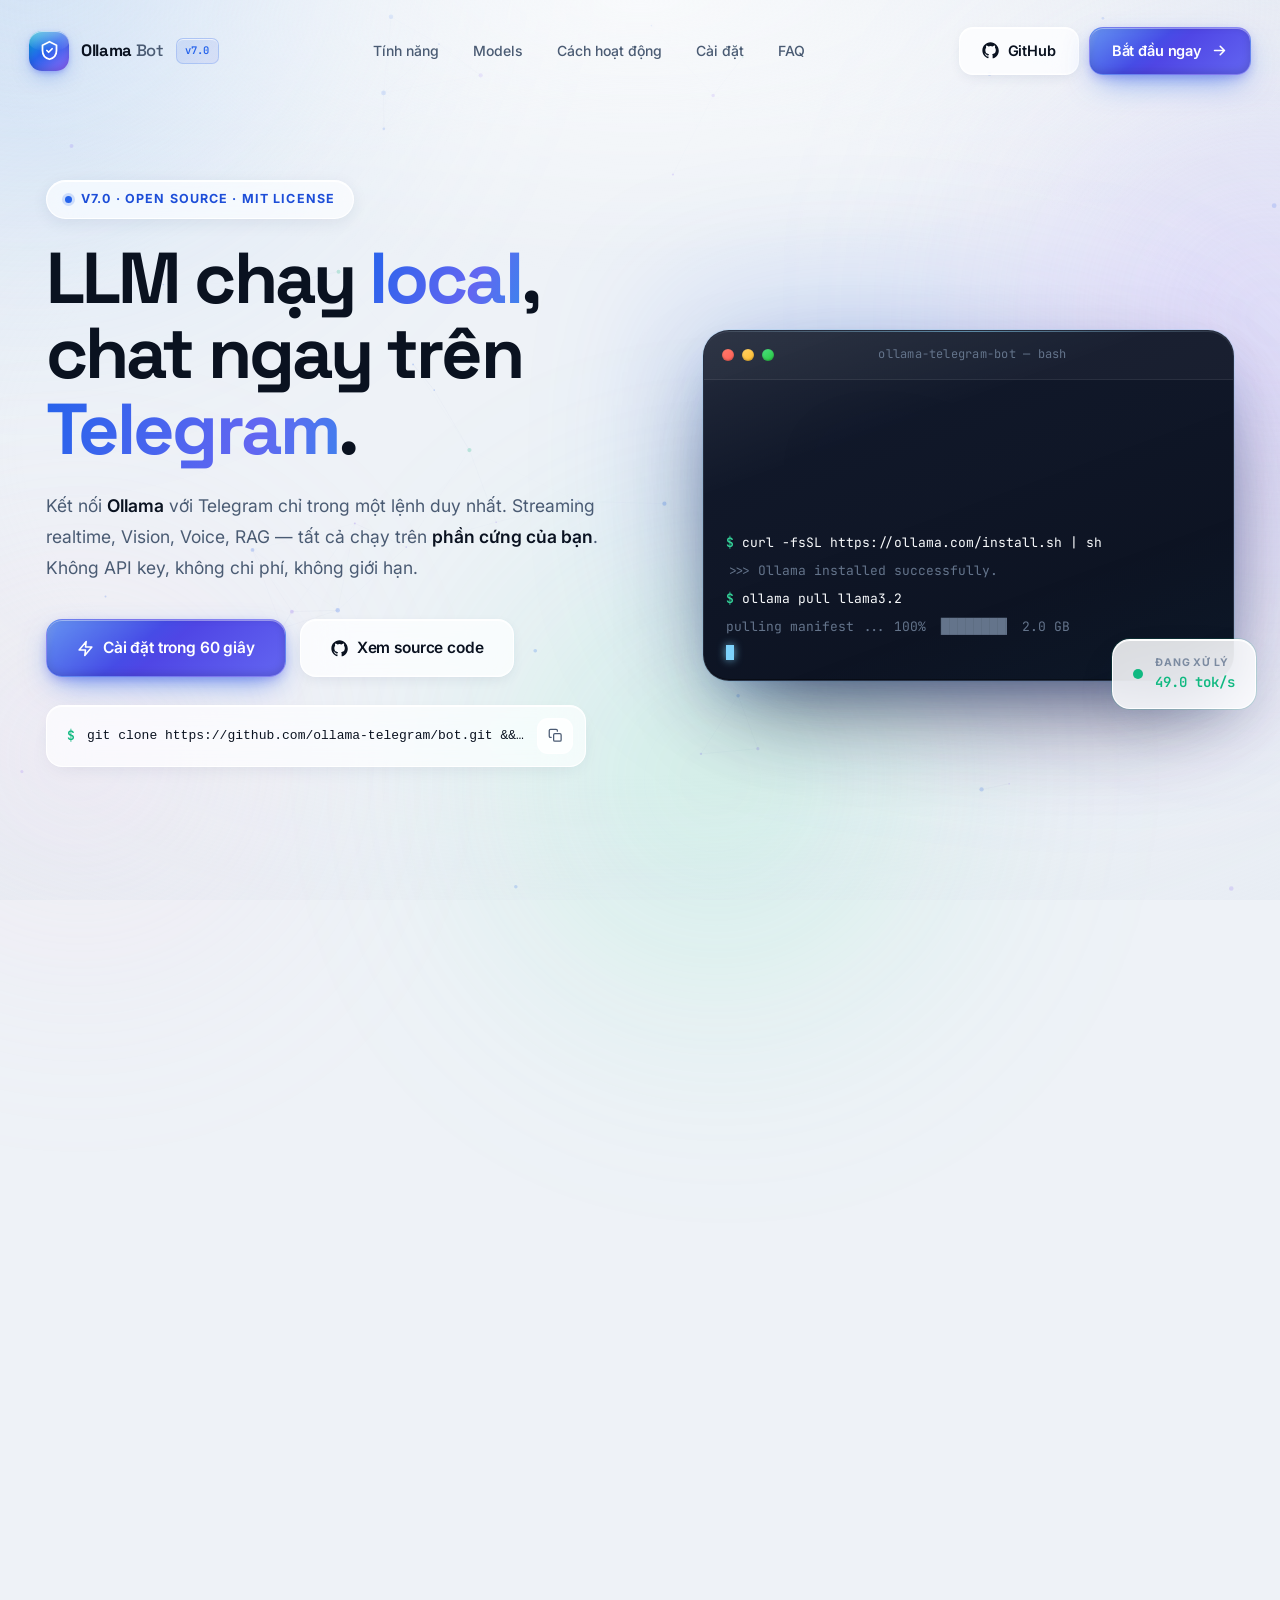
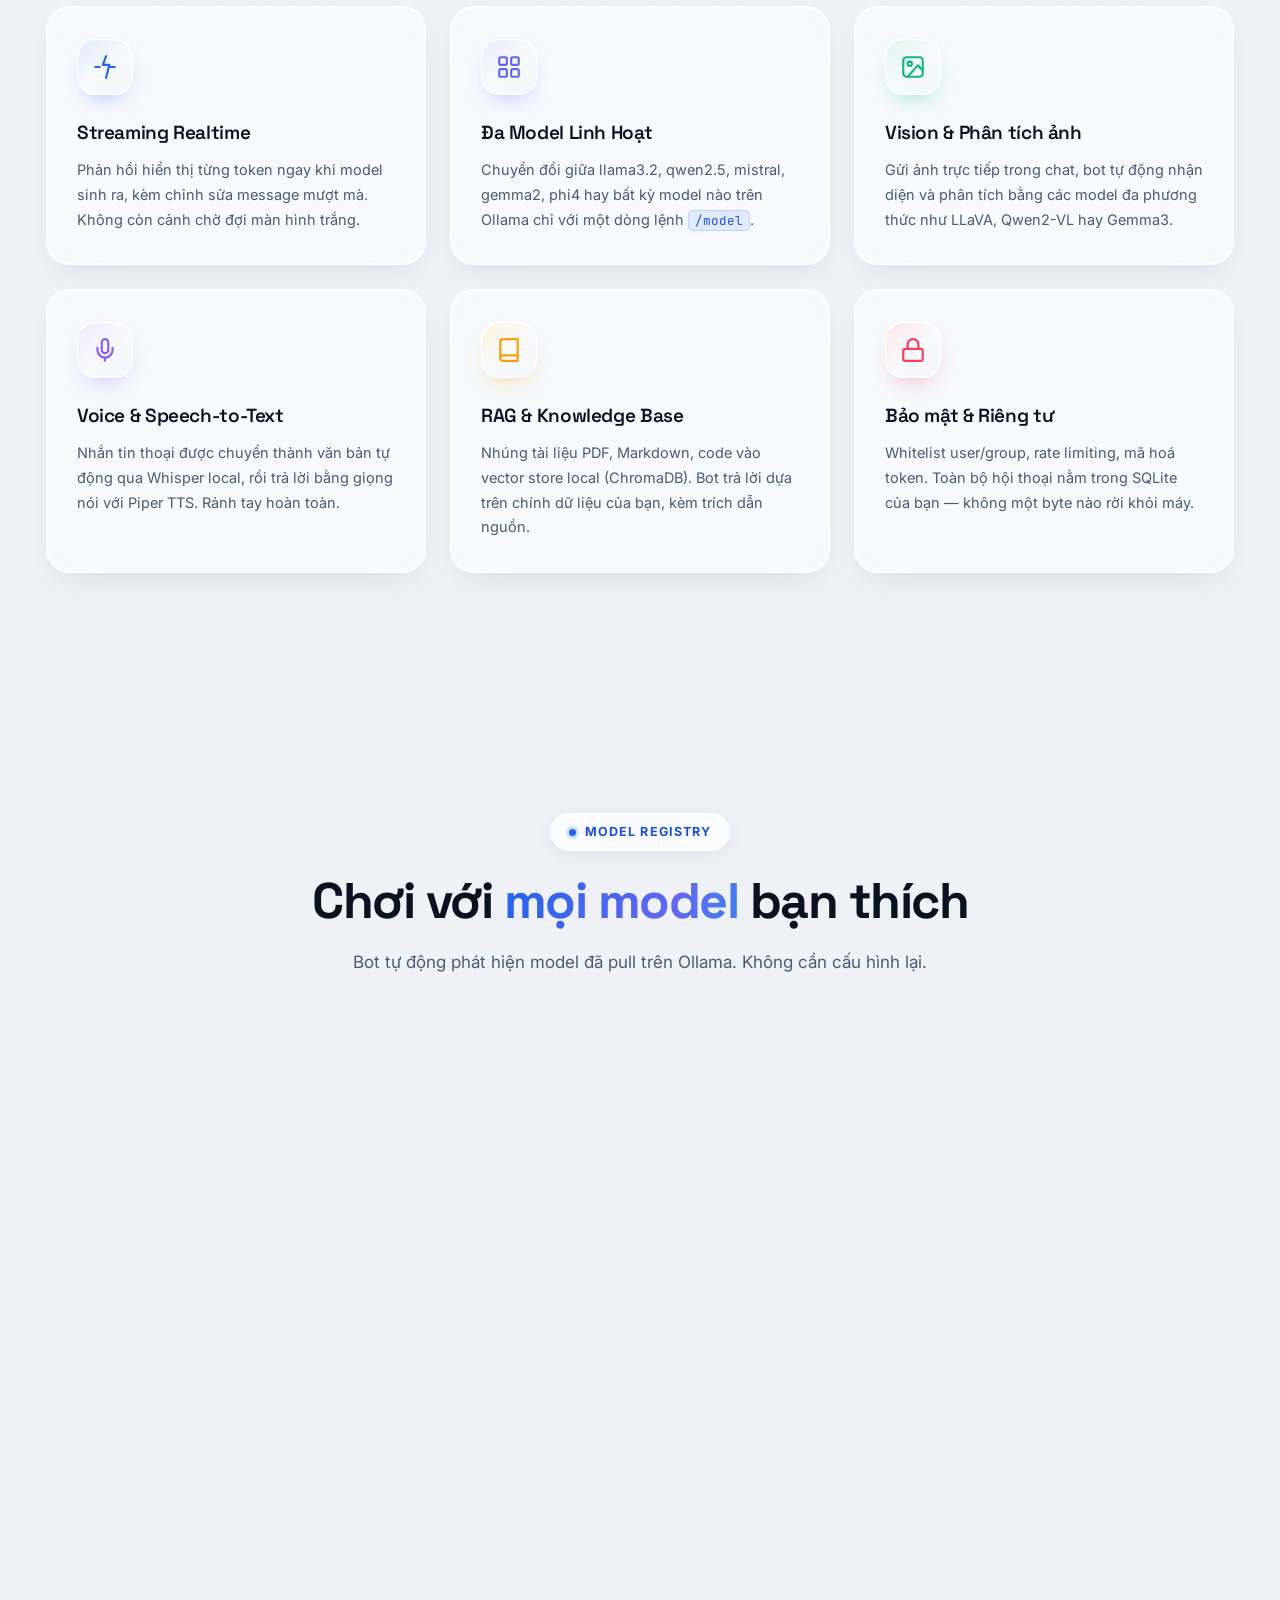
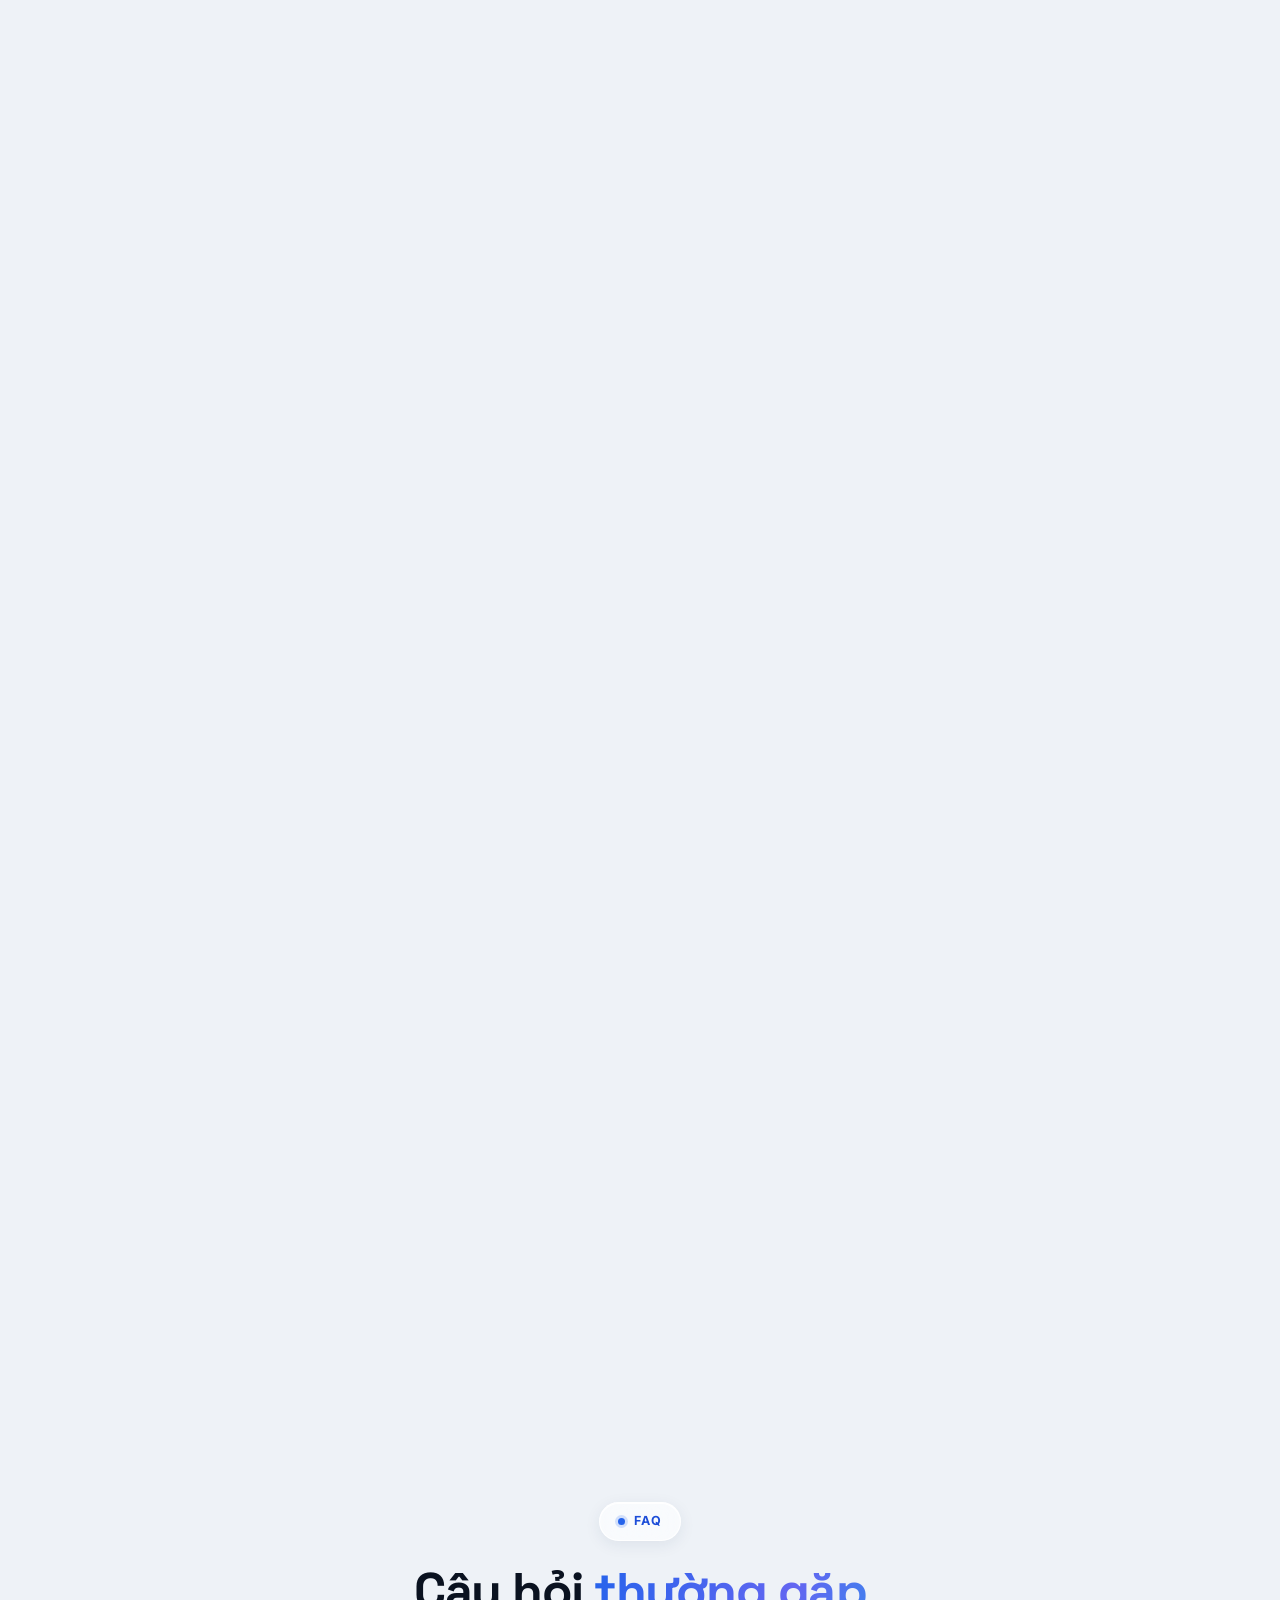
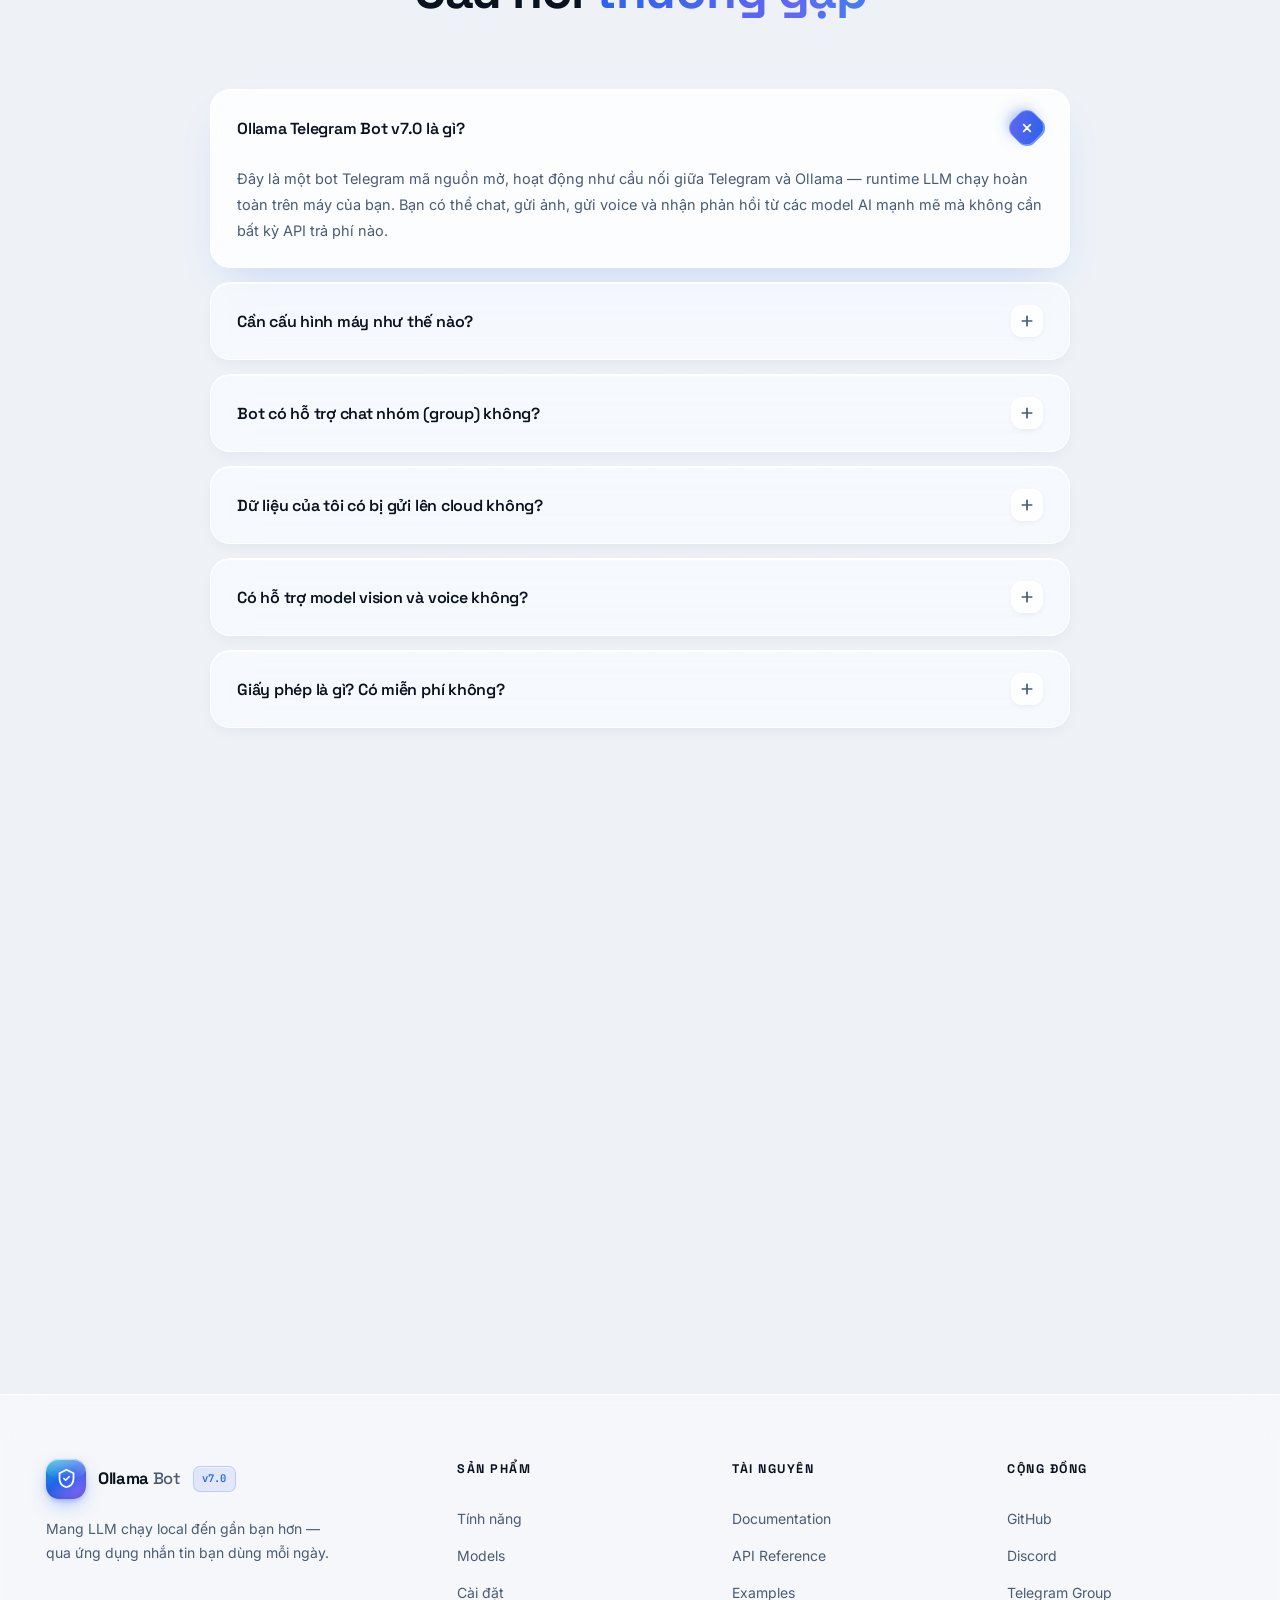
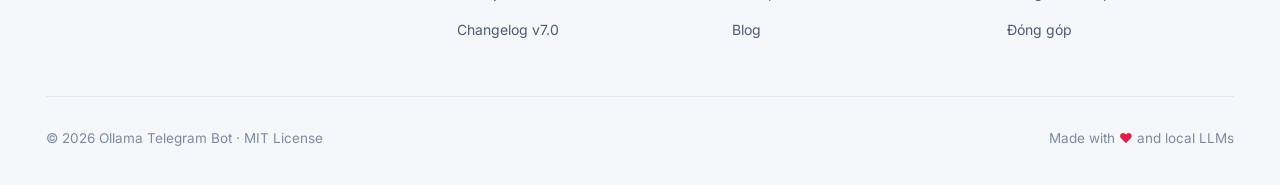
==== index.html @ 47059d1f "update" ====
<!DOCTYPE html>
<html lang="vi">
<head>
<meta charset="UTF-8" />
<meta name="viewport" content="width=device-width, initial-scale=1.0" />
<title>Ollama Telegram Bot v7.0 — AI Local, Chat Không Giới Hạn</title>
<meta name="description" content="Ollama Telegram Bot v7.0 — Kết nối LLM chạy local với Telegram. Streaming realtime, Vision, Voice, RAG, Docker deploy trong 60 giây." />
<link rel="preconnect" href="https://fonts.googleapis.com">
<link rel="preconnect" href="https://fonts.gstatic.com" crossorigin>
<link href="https://fonts.googleapis.com/css2?family=Inter:wght@400;500;600;700;800&family=Space+Grotesk:wght@500;600;700&family=JetBrains+Mono:wght@400;500;600&display=swap" rel="stylesheet">
<style>
/* ============================================================
   LIQUID GLASS DESIGN TOKENS
============================================================ */
:root{
  --bg-0:#eef2f7;
  --bg-1:#e3e9f2;
  --bg-2:#d8e0ec;

  --primary:#2563eb;
  --primary-light:#3b82f6;
  --primary-dark:#1d4ed8;
  --indigo:#6366f1;
  --violet:#8b5cf6;
  --emerald:#10b981;
  --amber:#f59e0b;
  --rose:#f43f5e;
  --cyan:#06b6d4;

  --text:#0a1220;
  --text-soft:#1e293b;
  --muted:#4a5b73;
  --dim:#7c8ba1;

  /* Liquid glass surfaces */
  --glass-tint:rgba(255,255,255,0.55);
  --glass-tint-strong:rgba(255,255,255,0.75);
  --glass-tint-soft:rgba(255,255,255,0.35);
  --glass-border:rgba(255,255,255,0.9);
  --glass-border-soft:rgba(255,255,255,0.6);
  --glass-shadow:0 8px 32px rgba(31,50,90,0.10), 0 2px 8px rgba(31,50,90,0.06);
  --glass-shadow-lg:0 24px 60px -12px rgba(31,50,90,0.22), 0 8px 20px -8px rgba(31,50,90,0.12);
  --glass-inner:inset 0 1px 0 rgba(255,255,255,0.95), inset 0 -1px 0 rgba(255,255,255,0.4);

  /* Code block unified theme */
  --code-bg:linear-gradient(160deg,#0f172a 0%,#0a101e 100%);
  --code-border:rgba(56,189,248,0.16);
  --code-glow:0 20px 50px -18px rgba(15,23,42,0.55), 0 0 0 1px rgba(56,189,248,0.10), inset 0 1px 0 rgba(255,255,255,0.06);
  --code-text:#cbd5e1;
  --code-cmd:#7dd3fc;
  --code-key:#c4b5fd;
  --code-str:#6ee7b7;
  --code-cmt:#64748b;

  --radius:24px;
  --radius-sm:16px;
  --radius-lg:32px;
  --maxw:1240px;

  --font:'Inter',system-ui,-apple-system,sans-serif;
  --display:'Space Grotesk','Inter',sans-serif;
  --mono:'JetBrains Mono',ui-monospace,monospace;

  --ease:cubic-bezier(.22,1,.36,1);
  --ease-out:cubic-bezier(.16,1,.3,1);
}

/* ============================================================
   RESET
============================================================ */
*,*::before,*::after{box-sizing:border-box;margin:0;padding:0}
html{scroll-behavior:smooth;-webkit-text-size-adjust:100%}
body{
  font-family:var(--font);
  background:var(--bg-0);
  color:var(--text);
  line-height:1.65;
  overflow-x:hidden;
  -webkit-font-smoothing:antialiased;
  -moz-osx-font-smoothing:grayscale;
  position:relative;
}
img,svg{display:block;max-width:100%}
a{color:inherit;text-decoration:none}
button{font-family:inherit;cursor:pointer;border:none;background:none;color:inherit}
::selection{background:rgba(37,99,235,.25);color:var(--primary-dark)}

::-webkit-scrollbar{width:11px}
::-webkit-scrollbar-track{background:transparent}
::-webkit-scrollbar-thumb{
  background:linear-gradient(180deg,#94a3b8,#64748b);
  border-radius:10px;border:3px solid var(--bg-0);
}
::-webkit-scrollbar-thumb:hover{background:linear-gradient(180deg,#3b82f6,#6366f1)}

/* ============================================================
   SCROLL PROGRESS BAR
============================================================ */
.scroll-progress{
  position:fixed;top:0;left:0;right:0;height:3px;z-index:999;
  background:transparent;pointer-events:none;
}
.scroll-progress::after{
  content:'';display:block;height:100%;width:var(--sp,0%);
  background:linear-gradient(90deg,#06b6d4,#2563eb 35%,#6366f1 70%,#8b5cf6);
  box-shadow:0 0 12px rgba(37,99,235,.6),0 0 4px rgba(99,102,241,.9);
  transition:width .1s linear;
  border-radius:0 3px 3px 0;
}

/* ============================================================
   BACKGROUND LAYERS — LIQUID AMBIENT
============================================================ */
#bg-canvas{
  position:fixed;inset:0;width:100%;height:100%;
  z-index:0;opacity:.55;pointer-events:none;
}
.grain{
  position:fixed;inset:0;z-index:1;pointer-events:none;opacity:.035;
  background-image:url("data:image/svg+xml,%3Csvg viewBox='0 0 200 200' xmlns='http://www.w3.org/2000/svg'%3E%3Cfilter id='n'%3E%3CfeTurbulence type='fractalNoise' baseFrequency='0.85' numOctaves='2'/%3E%3C/filter%3E%3Crect width='100%25' height='100%25' filter='url(%23n)'/%3E%3C/svg%3E");
  mix-blend-mode:overlay;
}
.liquid-blob{
  position:fixed;border-radius:50%;filter:blur(120px);
  z-index:0;pointer-events:none;opacity:.55;
  will-change:transform;
}
.blob-1{
  width:680px;height:680px;top:-300px;left:-200px;
  background:radial-gradient(circle at 30% 30%,#93c5fd,transparent 65%);
  animation:blobFloat1 24s ease-in-out infinite;
}
.blob-2{
  width:600px;height:600px;top:8%;right:-240px;
  background:radial-gradient(circle at 60% 40%,#c4b5fd,transparent 65%);
  animation:blobFloat2 28s ease-in-out infinite;
}
.blob-3{
  width:560px;height:560px;bottom:-160px;left:38%;
  background:radial-gradient(circle at 40% 50%,#6ee7b7,transparent 68%);
  opacity:.35;animation:blobFloat3 32s ease-in-out infinite;
}
.blob-4{
  width:520px;height:520px;top:55%;left:-180px;
  background:radial-gradient(circle at 50% 50%,#fbcfe8,transparent 70%);
  opacity:.3;animation:blobFloat2 26s ease-in-out infinite reverse;
}
@keyframes blobFloat1{0%,100%{transform:translate(0,0) scale(1)}50%{transform:translate(120px,90px) scale(1.15)}}
@keyframes blobFloat2{0%,100%{transform:translate(0,0) scale(1)}50%{transform:translate(-100px,110px) scale(1.1)}}
@keyframes blobFloat3{0%,100%{transform:translate(0,0) scale(1)}50%{transform:translate(80px,-90px) scale(1.18)}}

.vignette{
  position:fixed;inset:0;z-index:1;pointer-events:none;
  background:
    radial-gradient(ellipse 100% 55% at 50% 0%,rgba(255,255,255,.65) 0%,transparent 55%),
    radial-gradient(ellipse 120% 90% at 50% 50%,transparent 40%,rgba(216,224,236,.55) 100%);
}

/* ============================================================
   LAYOUT
============================================================ */
.wrap{position:relative;z-index:2}
.container{max-width:var(--maxw);margin:0 auto;padding:0 26px}
section{position:relative;padding:120px 0}
.sec-head{text-align:center;max-width:740px;margin:0 auto 70px}
.eyebrow{
  display:inline-flex;align-items:center;gap:9px;
  padding:8px 18px;border-radius:100px;
  background:rgba(255,255,255,.65);
  border:1px solid rgba(255,255,255,.9);
  backdrop-filter:blur(20px) saturate(180%);
  -webkit-backdrop-filter:blur(20px) saturate(180%);
  box-shadow:0 4px 16px rgba(31,50,90,.08), inset 0 1px 0 rgba(255,255,255,.95);
  color:var(--primary-dark);
  font-size:12.5px;font-weight:700;letter-spacing:.09em;text-transform:uppercase;
  margin-bottom:22px;
}
.eyebrow .dot{
  width:7px;height:7px;border-radius:50%;background:var(--primary);
  box-shadow:0 0 0 3px rgba(37,99,235,.18);
  animation:pulseDot 2.4s ease-in-out infinite;
}
@keyframes pulseDot{
  0%,100%{transform:scale(1);box-shadow:0 0 0 3px rgba(37,99,235,.18)}
  50%{transform:scale(.7);box-shadow:0 0 0 6px rgba(37,99,235,.05)}
}

h2.sec-title{
  font-family:var(--display);
  font-size:clamp(30px,4.6vw,50px);
  font-weight:700;line-height:1.13;letter-spacing:-.03em;
  margin-bottom:18px;color:var(--text);
}
.sec-sub{color:var(--muted);font-size:17px;line-height:1.7}

.grad-text{
  background:linear-gradient(110deg,#2563eb 0%,#6366f1 30%,#0ea5e9 60%,#8b5cf6 90%,#2563eb 100%);
  background-size:250% auto;
  -webkit-background-clip:text;background-clip:text;
  -webkit-text-fill-color:transparent;color:transparent;
  animation:shine 8s linear infinite;
}
@keyframes shine{to{background-position:250% center}}

/* ============================================================
   NAVBAR — LIQUID GLASS
============================================================ */
.nav{
  position:fixed;top:14px;left:50%;transform:translateX(-50%);
  z-index:100;width:calc(100% - 32px);max-width:var(--maxw);
  transition:all .5s var(--ease);
  padding:12px 8px;
  border-radius:22px;
  background:transparent;
  border:1px solid transparent;
}
.nav.scrolled{
  padding:10px 16px;
  background:rgba(255,255,255,.62);
  backdrop-filter:blur(28px) saturate(190%);
  -webkit-backdrop-filter:blur(28px) saturate(190%);
  border:1px solid rgba(255,255,255,.85);
  box-shadow:
    0 12px 40px -12px rgba(31,50,90,.18),
    0 4px 12px -4px rgba(31,50,90,.08),
    inset 0 1px 0 rgba(255,255,255,.95),
    inset 0 -1px 0 rgba(255,255,255,.35);
}
.nav-inner{display:flex;align-items:center;justify-content:space-between;gap:20px}

.logo{display:flex;align-items:center;gap:12px;font-family:var(--display);font-weight:700;font-size:16.5px;letter-spacing:-.02em;color:var(--text)}
.logo-mark{
  width:40px;height:40px;border-radius:13px;
  display:grid;place-items:center;
  background:linear-gradient(140deg,#06b6d4,#2563eb 45%,#6366f1 75%,#8b5cf6);
  box-shadow:
    0 8px 20px -6px rgba(37,99,235,.5),
    0 2px 6px -2px rgba(99,102,241,.6),
    inset 0 1px 0 rgba(255,255,255,.55),
    inset 0 -2px 6px rgba(0,0,0,.12);
  flex-shrink:0;
  position:relative;overflow:hidden;
}
.logo-mark::after{
  content:'';position:absolute;top:0;left:0;right:0;height:50%;
  background:linear-gradient(180deg,rgba(255,255,255,.4),transparent);
  border-radius:13px 13px 50% 50%;
}
.logo-mark svg{width:21px;height:21px;color:#fff;position:relative;z-index:1}
.logo-ver{
  font-family:var(--mono);font-size:10.5px;font-weight:600;
  padding:3px 8px;border-radius:7px;
  background:linear-gradient(140deg,rgba(37,99,235,.12),rgba(99,102,241,.1));
  border:1px solid rgba(37,99,235,.2);
  color:var(--primary);letter-spacing:.02em;
  box-shadow:inset 0 1px 0 rgba(255,255,255,.6);
}

.nav-links{display:flex;align-items:center;gap:2px}
.nav-links a{
  padding:9px 16px;border-radius:12px;font-size:14px;font-weight:500;color:var(--muted);
  transition:all .3s var(--ease);position:relative;
}
.nav-links a:hover{color:var(--text);background:rgba(255,255,255,.5)}
.nav-links a.active{
  color:var(--primary-dark);
  background:rgba(255,255,255,.7);
  box-shadow:inset 0 1px 0 rgba(255,255,255,.95), 0 2px 6px -2px rgba(37,99,235,.15);
}

.nav-cta{display:flex;align-items:center;gap:10px}

/* ============================================================
   BUTTONS — LIQUID GLASS
============================================================ */
.btn{
  display:inline-flex;align-items:center;justify-content:center;gap:9px;
  padding:11px 22px;border-radius:14px;
  font-size:14.5px;font-weight:600;letter-spacing:-.01em;
  transition:all .35s var(--ease);
  position:relative;overflow:hidden;white-space:nowrap;
  isolation:isolate;
}
.btn svg{width:17px;height:17px;flex-shrink:0;position:relative;z-index:1}
.btn span{position:relative;z-index:1}

.btn-ghost{
  background:rgba(255,255,255,.75);
  border:1px solid rgba(255,255,255,.95);
  color:var(--text);
  backdrop-filter:blur(20px) saturate(180%);
  -webkit-backdrop-filter:blur(20px) saturate(180%);
  box-shadow:
    0 4px 14px -4px rgba(31,50,90,.12),
    inset 0 1px 0 rgba(255,255,255,.95),
    inset 0 -1px 0 rgba(255,255,255,.4);
}
.btn-ghost:hover{
  background:rgba(255,255,255,.92);
  transform:translateY(-2px);
  box-shadow:
    0 12px 28px -8px rgba(31,50,90,.18),
    inset 0 1px 0 rgba(255,255,255,1),
    inset 0 -1px 0 rgba(255,255,255,.5);
}

.btn-primary{
  background:linear-gradient(140deg,#2563eb 0%,#4f46e5 50%,#6366f1 100%);
  color:#fff;
  border:1px solid rgba(255,255,255,.25);
  box-shadow:
    0 12px 32px -10px rgba(37,99,235,.7),
    0 4px 12px -4px rgba(79,70,229,.5),
    inset 0 1px 0 rgba(255,255,255,.4),
    inset 0 -2px 8px rgba(0,0,0,.15);
  overflow:hidden;
}
.btn-primary::before{
  content:'';position:absolute;inset:0;border-radius:inherit;
  background:linear-gradient(140deg,rgba(255,255,255,.3),transparent 40%);
  pointer-events:none;
}
.btn-primary::after{
  content:'';position:absolute;top:-50%;left:-60%;
  width:60%;height:200%;
  background:linear-gradient(90deg,transparent,rgba(255,255,255,.45),transparent);
  transform:rotate(20deg);
  transition:left .8s var(--ease);
}
.btn-primary:hover::after{left:120%}
.btn-primary:hover{
  transform:translateY(-3px);
  box-shadow:
    0 20px 44px -10px rgba(37,99,235,.85),
    0 6px 16px -4px rgba(79,70,229,.6),
    inset 0 1px 0 rgba(255,255,255,.5),
    inset 0 -2px 8px rgba(0,0,0,.18);
}
.btn-lg{padding:15px 30px;font-size:15.5px;border-radius:16px}

.burger{display:none;width:44px;height:44px;border-radius:13px;border:1px solid rgba(255,255,255,.9);background:rgba(255,255,255,.7);place-items:center;backdrop-filter:blur(20px);box-shadow:inset 0 1px 0 rgba(255,255,255,.95), 0 4px 10px -4px rgba(31,50,90,.15)}
.burger span{display:block;width:18px;height:2px;background:var(--text);border-radius:2px;transition:.3s;position:relative}
.burger span::before,.burger span::after{content:'';position:absolute;left:0;width:18px;height:2px;background:var(--text);border-radius:2px;transition:.3s}
.burger span::before{top:-6px}
.burger span::after{top:6px}
.burger.open span{background:transparent}
.burger.open span::before{top:0;transform:rotate(45deg)}
.burger.open span::after{top:0;transform:rotate(-45deg)}

.mobile-menu{
  display:none;flex-direction:column;gap:4px;
  position:absolute;top:calc(100% + 10px);left:0;right:0;
  padding:16px;border-radius:22px;
  background:rgba(255,255,255,.85);
  backdrop-filter:blur(30px) saturate(190%);
  -webkit-backdrop-filter:blur(30px) saturate(190%);
  border:1px solid rgba(255,255,255,.95);
  box-shadow:
    0 24px 60px -16px rgba(31,50,90,.2),
    inset 0 1px 0 rgba(255,255,255,.95);
  opacity:0;transform:translateY(-12px) scale(.98);pointer-events:none;
  transition:.4s var(--ease);transform-origin:top center;
}
.mobile-menu.open{opacity:1;transform:none;pointer-events:auto}
.mobile-menu a{padding:13px 16px;border-radius:12px;font-weight:500;color:var(--muted);transition:.25s}
.mobile-menu a:hover{background:rgba(37,99,235,.08);color:var(--primary)}

/* ============================================================
   HERO
============================================================ */
.hero{padding-top:180px;padding-bottom:100px}
.hero-grid{
  display:grid;grid-template-columns:1.05fr .95fr;gap:70px;align-items:center;
}

.hero h1{
  font-family:var(--display);
  font-size:clamp(40px,6.4vw,72px);
  font-weight:700;line-height:1.05;letter-spacing:-.04em;
  margin-bottom:24px;color:var(--text);
}
.hero p.lead{
  color:var(--muted);font-size:17.5px;line-height:1.75;max-width:570px;margin-bottom:36px;
}
.hero p.lead strong{color:var(--text);font-weight:600}

.hero-actions{display:flex;flex-wrap:wrap;gap:14px;margin-bottom:28px}

.install-inline{
  display:flex;align-items:center;gap:12px;
  padding:12px 12px 12px 20px;
  border-radius:16px;
  background:rgba(255,255,255,.7);
  border:1px solid rgba(255,255,255,.95);
  backdrop-filter:blur(20px) saturate(180%);
  -webkit-backdrop-filter:blur(20px) saturate(180%);
  box-shadow:
    0 6px 20px -8px rgba(31,50,90,.12),
    inset 0 1px 0 rgba(255,255,255,.95);
  max-width:540px;
  font-family:var(--mono);font-size:13px;
  transition:all .3s var(--ease);
}
.install-inline:hover{
  border-color:rgba(37,99,235,.35);
  box-shadow:
    0 12px 28px -8px rgba(37,99,235,.2),
    inset 0 1px 0 rgba(255,255,255,.95);
  transform:translateY(-2px);
}
.install-inline .prompt{color:var(--emerald);user-select:none;font-weight:600}
.install-inline code{color:var(--text);flex:1;overflow:hidden;text-overflow:ellipsis;white-space:nowrap;font-weight:500}
.copy-btn{
  width:36px;height:36px;border-radius:11px;flex-shrink:0;
  display:grid;place-items:center;
  background:rgba(255,255,255,.8);
  border:1px solid rgba(255,255,255,.95);
  color:var(--muted);transition:.3s var(--ease);
  box-shadow:inset 0 1px 0 rgba(255,255,255,.95);
}
.copy-btn:hover{background:#fff;color:var(--primary);transform:translateY(-1px);box-shadow:0 4px 12px -4px rgba(37,99,235,.3)}
.copy-btn svg{width:15px;height:15px}
.copy-btn.copied{background:rgba(16,185,129,.15);border-color:rgba(16,185,129,.4);color:var(--emerald)}

.hero-tags{display:flex;flex-wrap:wrap;gap:10px;margin-top:28px}
.tag{
  display:inline-flex;align-items:center;gap:7px;
  padding:7px 14px;border-radius:100px;
  font-size:12.5px;font-weight:500;color:var(--text-soft);
  background:rgba(255,255,255,.65);
  border:1px solid rgba(255,255,255,.95);
  backdrop-filter:blur(14px);
  box-shadow:inset 0 1px 0 rgba(255,255,255,.95), 0 2px 6px -2px rgba(31,50,90,.08);
  transition:.3s var(--ease);
}
.tag:hover{transform:translateY(-2px);box-shadow:inset 0 1px 0 rgba(255,255,255,.95), 0 6px 14px -4px rgba(37,99,235,.15)}
.tag svg{width:13px;height:13px;color:var(--primary)}

/* ============================================================
   TERMINAL — LIQUID GLASS
============================================================ */
.terminal-wrap{position:relative;perspective:1400px}
.terminal-wrap::before{
  content:'';position:absolute;inset:-60px;z-index:-1;
  background:
    radial-gradient(circle at 30% 40%,rgba(37,99,235,.28),transparent 55%),
    radial-gradient(circle at 70% 60%,rgba(139,92,246,.24),transparent 55%);
  filter:blur(60px);
}
.terminal{
  border-radius:26px;overflow:hidden;
  background:linear-gradient(160deg,rgba(15,23,42,.98),rgba(10,16,30,1));
  border:1px solid rgba(148,163,184,.18);
  box-shadow:
    0 45px 100px -30px rgba(15,23,42,.75),
    0 20px 45px -20px rgba(37,99,235,.35),
    0 0 0 1px rgba(56,189,248,.12),
    inset 0 1px 0 rgba(255,255,255,.09),
    inset 0 -1px 0 rgba(0,0,0,.4);
  position:relative;
  transform-style:preserve-3d;
  transition:transform .6s var(--ease);
  animation:floatY 8s ease-in-out infinite;
}
.terminal::before{
  content:'';position:absolute;inset:0;border-radius:inherit;pointer-events:none;
  background:linear-gradient(160deg,rgba(255,255,255,.08),transparent 30%,transparent 70%,rgba(56,189,248,.04));
}
.terminal::after{
  content:'';position:absolute;top:0;left:0;right:0;height:1px;
  background:linear-gradient(90deg,transparent,rgba(125,211,252,.5),transparent);
}
@keyframes floatY{0%,100%{transform:translateY(0)}50%{transform:translateY(-14px)}}

.term-bar{
  display:flex;align-items:center;gap:8px;
  padding:14px 18px;
  background:rgba(255,255,255,.035);
  border-bottom:1px solid rgba(255,255,255,.07);
  position:relative;z-index:1;
}
.term-dots{display:flex;gap:8px}
.term-dots i{width:12px;height:12px;border-radius:50%;display:block;box-shadow:inset 0 -1px 2px rgba(0,0,0,.25)}
.term-dots i:nth-child(1){background:linear-gradient(140deg,#ff7a6b,#ff5f57)}
.term-dots i:nth-child(2){background:linear-gradient(140deg,#ffd166,#febc2e)}
.term-dots i:nth-child(3){background:linear-gradient(140deg,#4ade80,#28c840)}
.term-title{
  flex:1;text-align:center;font-family:var(--mono);font-size:12px;color:#64748b;
  margin-right:52px;letter-spacing:.02em;
}
.term-body{
  height:300px;padding:20px 22px;
  display:flex;flex-direction:column;justify-content:flex-end;gap:8px;
  font-family:var(--mono);font-size:13px;line-height:1.55;
  overflow:hidden;color:#e2e8f0;
  position:relative;z-index:1;
}
.term-line{white-space:pre-wrap;word-break:break-word;opacity:0;transform:translateY(4px)}
.term-line.visible{animation:termIn .3s var(--ease) forwards}
@keyframes termIn{to{opacity:1;transform:none}}
.term-line.cmd{color:#f8fafc}
.term-line.cmd .dollar{color:#34d399;font-weight:600}
.term-line.out{color:#64748b}
.term-line.ok{color:#34d399}
.term-line.info{color:#7dd3fc}
.cursor{
  display:inline-block;width:8px;height:15px;background:#7dd3fc;
  vertical-align:middle;animation:blink 1.05s steps(2) infinite;
  box-shadow:0 0 8px rgba(125,211,252,.8);
}
@keyframes blink{0%,50%{opacity:1}51%,100%{opacity:0}}

/* Floating badge */
.float-badge{
  position:absolute;right:-22px;bottom:-28px;
  display:flex;align-items:center;gap:12px;
  padding:14px 20px;border-radius:18px;
  background:rgba(255,255,255,.85);
  border:1px solid rgba(255,255,255,.95);
  backdrop-filter:blur(28px) saturate(180%);
  -webkit-backdrop-filter:blur(28px) saturate(180%);
  box-shadow:
    0 20px 50px -18px rgba(31,50,90,.25),
    0 0 0 1px rgba(16,185,129,.15),
    inset 0 1px 0 rgba(255,255,255,.95);
  animation:floatY 6s ease-in-out infinite .8s;
}
.float-badge .ping{
  width:10px;height:10px;border-radius:50%;background:var(--emerald);
  box-shadow:0 0 0 0 rgba(16,185,129,.7);animation:ping 2s infinite;
}
@keyframes ping{
  0%{box-shadow:0 0 0 0 rgba(16,185,129,.65)}
  70%{box-shadow:0 0 0 14px rgba(16,185,129,0)}
  100%{box-shadow:0 0 0 0 rgba(16,185,129,0)}
}
.float-badge .fb-label{font-size:10.5px;color:var(--dim);letter-spacing:.08em;text-transform:uppercase;font-weight:700}
.float-badge .fb-val{font-family:var(--mono);font-size:14px;color:var(--emerald);font-weight:600}

/* ============================================================
   STATS — LIQUID GLASS
============================================================ */
.stats{padding:0 0 50px}
.stats-grid{
  display:grid;grid-template-columns:repeat(4,1fr);
  border-radius:28px;overflow:hidden;
  background:rgba(255,255,255,.55);
  border:1px solid rgba(255,255,255,.9);
  backdrop-filter:blur(28px) saturate(180%);
  -webkit-backdrop-filter:blur(28px) saturate(180%);
  box-shadow:
    0 24px 60px -20px rgba(31,50,90,.15),
    inset 0 1px 0 rgba(255,255,255,.95),
    inset 0 -1px 0 rgba(255,255,255,.5);
  position:relative;
}
.stats-grid::before{
  content:'';position:absolute;top:0;left:0;right:0;height:1px;
  background:linear-gradient(90deg,transparent,rgba(255,255,255,1),transparent);
}
.stat{
  padding:38px 26px;text-align:center;position:relative;
  transition:.4s var(--ease);
}
.stat:not(:last-child)::after{
  content:'';position:absolute;right:0;top:24%;height:52%;width:1px;
  background:linear-gradient(180deg,transparent,rgba(148,163,184,.35),transparent);
}
.stat:hover{background:rgba(255,255,255,.5)}
.stat-num{
  font-family:var(--display);font-size:clamp(28px,3.6vw,42px);font-weight:700;
  letter-spacing:-.03em;line-height:1.1;margin-bottom:8px;
}
.stat-lbl{font-size:13px;color:var(--muted);font-weight:500}

/* ============================================================
   FEATURES — LIQUID GLASS CARDS
============================================================ */
.features-grid{
  display:grid;grid-template-columns:repeat(3,1fr);gap:24px;
}
.card{
  position:relative;padding:32px 30px;border-radius:var(--radius);
  background:rgba(255,255,255,.55);
  border:1px solid rgba(255,255,255,.9);
  backdrop-filter:blur(24px) saturate(180%);
  -webkit-backdrop-filter:blur(24px) saturate(180%);
  box-shadow:
    0 12px 30px -12px rgba(31,50,90,.14),
    inset 0 1px 0 rgba(255,255,255,.95),
    inset 0 -1px 0 rgba(255,255,255,.5);
  overflow:hidden;
  transition:all .5s var(--ease);
  will-change:transform;
}
.card::before{
  content:'';position:absolute;inset:0;border-radius:inherit;pointer-events:none;
  opacity:0;transition:opacity .5s;
  background:radial-gradient(500px circle at var(--mx,50%) var(--my,50%),rgba(37,99,235,.1),transparent 42%);
  z-index:1;
}
.card::after{
  content:'';position:absolute;top:0;left:20%;right:20%;height:1px;
  background:linear-gradient(90deg,transparent,rgba(255,255,255,1),transparent);
  opacity:.9;
}
.card:hover::before{opacity:1}
.card:hover{
  border-color:rgba(255,255,255,1);
  transform:translateY(-8px);
  box-shadow:
    0 30px 60px -20px rgba(37,99,235,.28),
    0 12px 28px -12px rgba(31,50,90,.16),
    inset 0 1px 0 rgba(255,255,255,1),
    inset 0 -1px 0 rgba(255,255,255,.6);
}
.card h3{
  font-family:var(--display);font-size:19px;font-weight:600;
  letter-spacing:-.02em;margin-bottom:10px;position:relative;color:var(--text);z-index:2;
}
.card p{font-size:14.5px;color:var(--muted);line-height:1.7;position:relative;z-index:2}
.card code{
  font-family:var(--mono);font-size:12.5px;
  background:rgba(37,99,235,.1);border:1px solid rgba(37,99,235,.18);
  padding:1px 6px;border-radius:5px;color:var(--primary-dark);
}

.icon-box{
  width:56px;height:56px;border-radius:18px;
  display:grid;place-items:center;margin-bottom:22px;
  position:relative;z-index:2;
  background:linear-gradient(140deg,rgba(255,255,255,.95),rgba(241,245,249,.85));
  border:1px solid rgba(255,255,255,1);
  color:var(--primary);
  box-shadow:
    0 10px 22px -10px rgba(37,99,235,.4),
    inset 0 1px 0 rgba(255,255,255,1),
    inset 0 -1px 0 rgba(255,255,255,.4);
  transition:.5s var(--ease);
  overflow:hidden;
}
.icon-box::after{
  content:'';position:absolute;inset:0;border-radius:inherit;
  background:linear-gradient(140deg,currentColor,transparent 55%);
  opacity:.14;
}
.icon-box svg{width:26px;height:26px;position:relative;z-index:1;transition:.5s var(--ease)}
.card:hover .icon-box{transform:scale(1.08) rotate(-4deg)}
.card:hover .icon-box svg{transform:scale(1.05)}

.icon-box.indigo{color:var(--indigo);box-shadow:0 10px 22px -10px rgba(99,102,241,.45),inset 0 1px 0 rgba(255,255,255,1)}
.icon-box.emerald{color:var(--emerald);box-shadow:0 10px 22px -10px rgba(16,185,129,.45),inset 0 1px 0 rgba(255,255,255,1)}
.icon-box.violet{color:var(--violet);box-shadow:0 10px 22px -10px rgba(139,92,246,.45),inset 0 1px 0 rgba(255,255,255,1)}
.icon-box.amber{color:var(--amber);box-shadow:0 10px 22px -10px rgba(245,158,11,.45),inset 0 1px 0 rgba(255,255,255,1)}
.icon-box.rose{color:var(--rose);box-shadow:0 10px 22px -10px rgba(244,63,94,.45),inset 0 1px 0 rgba(255,255,255,1)}

/* ============================================================
   MODELS — LIQUID GLASS CHIPS (MARQUEE on hover)
============================================================ */
.models-grid{
  display:grid;grid-template-columns:repeat(4,1fr);gap:14px;
}
.model-chip{
  display:flex;align-items:center;gap:14px;
  padding:18px 20px;border-radius:18px;
  background:rgba(255,255,255,.55);
  border:1px solid rgba(255,255,255,.9);
  backdrop-filter:blur(20px) saturate(180%);
  -webkit-backdrop-filter:blur(20px) saturate(180%);
  box-shadow:
    0 6px 16px -8px rgba(31,50,90,.12),
    inset 0 1px 0 rgba(255,255,255,.95);
  transition:.4s var(--ease);
  cursor:default;
  position:relative;overflow:hidden;
}
.model-chip::before{
  content:'';position:absolute;top:0;left:15%;right:15%;height:1px;
  background:linear-gradient(90deg,transparent,rgba(255,255,255,1),transparent);
}
.model-chip:hover{
  background:rgba(255,255,255,.85);
  border-color:rgba(255,255,255,1);
  transform:translateY(-6px) scale(1.02);
  box-shadow:
    0 20px 40px -16px rgba(37,99,235,.28),
    inset 0 1px 0 rgba(255,255,255,1);
}
.model-dot{
  width:11px;height:11px;border-radius:50%;flex-shrink:0;
  background:var(--primary);
  box-shadow:0 0 0 4px rgba(37,99,235,.15), 0 0 12px rgba(37,99,235,.5);
  animation:modelPulse 3s ease-in-out infinite;
}
@keyframes modelPulse{0%,100%{opacity:1}50%{opacity:.6}}
.model-chip:nth-child(2n) .model-dot{background:var(--indigo);box-shadow:0 0 0 4px rgba(99,102,241,.15),0 0 12px rgba(99,102,241,.5)}
.model-chip:nth-child(3n) .model-dot{background:var(--emerald);box-shadow:0 0 0 4px rgba(16,185,129,.15),0 0 12px rgba(16,185,129,.5)}
.model-chip:nth-child(5n) .model-dot{background:var(--violet);box-shadow:0 0 0 4px rgba(139,92,246,.15),0 0 12px rgba(139,92,246,.5)}
.model-chip:nth-child(7n) .model-dot{background:var(--amber);box-shadow:0 0 0 4px rgba(245,158,11,.15),0 0 12px rgba(245,158,11,.5)}
.model-info{min-width:0}
.model-name{font-family:var(--mono);font-size:13.5px;font-weight:600;color:var(--text);letter-spacing:-.01em}
.model-meta{font-size:11.5px;color:var(--dim);font-weight:500}

/* ============================================================
   HOW IT WORKS
============================================================ */
.demo-grid{display:grid;grid-template-columns:1fr 1fr;gap:60px;align-items:center}

.steps{display:flex;flex-direction:column;gap:10px}
.step{
  display:flex;gap:20px;padding:22px;border-radius:20px;
  transition:.4s var(--ease);
  border:1px solid transparent;
  position:relative;
}
.step:hover{
  background:rgba(255,255,255,.6);
  border-color:rgba(255,255,255,.95);
  backdrop-filter:blur(20px);
  box-shadow:0 12px 30px -14px rgba(31,50,90,.15), inset 0 1px 0 rgba(255,255,255,.95);
  transform:translateX(6px);
}
.step-num{
  width:44px;height:44px;border-radius:14px;flex-shrink:0;
  display:grid;place-items:center;
  font-family:var(--mono);font-size:14px;font-weight:700;
  background:linear-gradient(140deg,#2563eb,#6366f1);
  color:#fff;
  box-shadow:
    0 10px 22px -8px rgba(37,99,235,.55),
    inset 0 1px 0 rgba(255,255,255,.4);
}
.step h4{font-family:var(--display);font-size:17px;font-weight:600;margin-bottom:6px;letter-spacing:-.02em}
.step p{font-size:14.2px;color:var(--muted);line-height:1.68}
.step code{
  font-family:var(--mono);font-size:12.5px;
  background:rgba(37,99,235,.1);border:1px solid rgba(37,99,235,.18);
  padding:1px 6px;border-radius:5px;color:var(--primary-dark);
}

/* Telegram mockup */
.tg-phone{
  border-radius:30px;padding:20px;
  background:rgba(255,255,255,.65);
  border:1px solid rgba(255,255,255,.95);
  backdrop-filter:blur(28px) saturate(180%);
  -webkit-backdrop-filter:blur(28px) saturate(180%);
  box-shadow:
    0 40px 90px -30px rgba(31,50,90,.28),
    0 15px 40px -20px rgba(37,99,235,.2),
    inset 0 1px 0 rgba(255,255,255,.95),
    inset 0 -1px 0 rgba(255,255,255,.5);
  position:relative;
}
.tg-phone::after{
  content:'';position:absolute;inset:-40px;z-index:-1;
  background:radial-gradient(circle at 50% 50%,rgba(37,99,235,.18),transparent 65%);
  filter:blur(50px);
}
.tg-head{
  display:flex;align-items:center;gap:12px;
  padding:12px 14px 18px;
  border-bottom:1px solid rgba(148,163,184,.2);
  margin-bottom:18px;
}
.tg-avatar{
  width:44px;height:44px;border-radius:50%;
  background:linear-gradient(140deg,#06b6d4,#2563eb 50%,#6366f1);
  display:grid;place-items:center;flex-shrink:0;
  box-shadow:0 8px 18px -6px rgba(37,99,235,.6), inset 0 1px 0 rgba(255,255,255,.4);
  position:relative;
}
.tg-avatar::after{
  content:'';position:absolute;inset:0;border-radius:50%;
  background:linear-gradient(180deg,rgba(255,255,255,.35),transparent 55%);
}
.tg-avatar svg{width:22px;height:22px;color:#fff;position:relative;z-index:1}
.tg-name{font-weight:600;font-size:15px;color:var(--text)}
.tg-status{font-size:11.5px;color:var(--emerald);display:flex;align-items:center;gap:5px;font-weight:500}
.tg-status::before{content:'';width:7px;height:7px;border-radius:50%;background:var(--emerald);box-shadow:0 0 8px rgba(16,185,129,.7)}

.tg-body{display:flex;flex-direction:column;gap:12px;padding:0 6px 8px;min-height:300px}
.msg{max-width:82%;padding:12px 16px;border-radius:18px;font-size:13.8px;line-height:1.6;animation:msgIn .5s var(--ease) backwards}
@keyframes msgIn{from{opacity:0;transform:translateY(14px) scale(.95)}to{opacity:1;transform:none}}
.msg.user{
  align-self:flex-end;
  background:linear-gradient(135deg,#2563eb,#4f46e5);
  color:#fff;border-bottom-right-radius:6px;
  box-shadow:0 8px 18px -8px rgba(37,99,235,.6), inset 0 1px 0 rgba(255,255,255,.25);
}
.msg.bot{
  align-self:flex-start;
  background:rgba(255,255,255,.85);
  border:1px solid rgba(255,255,255,.95);
  border-bottom-left-radius:6px;color:var(--text-soft);
  backdrop-filter:blur(14px);
  box-shadow:inset 0 1px 0 rgba(255,255,255,.95), 0 4px 12px -6px rgba(31,50,90,.1);
}
.msg.bot code{
  font-family:var(--mono);font-size:12.2px;
  background:rgba(37,99,235,.1);
  border:1px solid rgba(37,99,235,.2);
  padding:1px 6px;border-radius:5px;color:var(--primary-dark);
}
.msg .typing-dots{display:inline-flex;gap:4px;align-items:center;height:16px}
.msg .typing-dots i{width:7px;height:7px;border-radius:50%;background:var(--dim);animation:bounce 1.3s infinite}
.msg .typing-dots i:nth-child(2){animation-delay:.18s}
.msg .typing-dots i:nth-child(3){animation-delay:.36s}
@keyframes bounce{0%,60%,100%{transform:translateY(0);opacity:.45}30%{transform:translateY(-6px);opacity:1}}

/* ============================================================
   INSTALL — UNIFIED CODE BLOCKS
============================================================ */
.install-grid{display:grid;grid-template-columns:repeat(3,1fr);gap:22px}
.install-card{
  border-radius:var(--radius);overflow:hidden;
  background:rgba(255,255,255,.55);
  border:1px solid rgba(255,255,255,.9);
  backdrop-filter:blur(24px) saturate(180%);
  -webkit-backdrop-filter:blur(24px) saturate(180%);
  box-shadow:
    0 12px 30px -12px rgba(31,50,90,.14),
    inset 0 1px 0 rgba(255,255,255,.95);
  transition:.5s var(--ease);
  display:flex;flex-direction:column;
  position:relative;
}
.install-card::after{
  content:'';position:absolute;top:0;left:20%;right:20%;height:1px;
  background:linear-gradient(90deg,transparent,rgba(255,255,255,1),transparent);
  pointer-events:none;
}
.install-card:hover{
  transform:translateY(-8px);
  border-color:rgba(255,255,255,1);
  box-shadow:
    0 30px 60px -20px rgba(37,99,235,.28),
    0 12px 28px -12px rgba(31,50,90,.16),
    inset 0 1px 0 rgba(255,255,255,1);
}
.install-card-head{padding:26px 26px 20px;display:flex;align-items:center;gap:14px}
.install-card-head .icon-box{width:46px;height:46px;border-radius:14px;margin:0}
.install-card-head .icon-box svg{width:22px;height:22px}
.install-card-head h3{font-family:var(--display);font-size:17px;font-weight:600;letter-spacing:-.02em;color:var(--text)}
.install-card-head span{font-size:12.5px;color:var(--dim);display:block;margin-top:2px}

/* Unified code block — same theme across all */
.code-block{
  position:relative;margin:0 20px 20px;border-radius:18px;
  background:var(--code-bg);
  border:1px solid var(--code-border);
  padding:20px 52px 20px 20px;
  font-family:var(--mono);font-size:12.8px;line-height:1.9;
  color:var(--code-text);
  overflow-x:auto;
  flex:1;
  box-shadow:var(--code-glow);
  transition:.4s var(--ease);
}
.code-block::before{
  content:'';position:absolute;top:0;left:15%;right:15%;height:1px;
  background:linear-gradient(90deg,transparent,rgba(125,211,252,.5),transparent);
  pointer-events:none;
}
.code-block::after{
  content:'';position:absolute;bottom:0;left:25%;right:25%;height:1px;
  background:linear-gradient(90deg,transparent,rgba(56,189,248,.15),transparent);
  pointer-events:none;
}
.install-card:hover .code-block{
  border-color:rgba(56,189,248,.3);
  box-shadow:
    0 24px 60px -18px rgba(15,23,42,.65),
    0 0 0 1px rgba(56,189,248,.2),
    0 0 30px -8px rgba(56,189,248,.25),
    inset 0 1px 0 rgba(255,255,255,.08);
}
.code-block .cmt{color:var(--code-cmt);font-style:italic}
.code-block .cmd{color:var(--code-cmd);font-weight:600}
.code-block .str{color:var(--code-str)}
.code-block .key{color:var(--code-key);font-weight:500}
.code-block .copy-btn{
  position:absolute;top:14px;right:14px;
  background:rgba(255,255,255,.06);
  border:1px solid rgba(148,163,184,.2);
  color:#94a3b8;
  box-shadow:inset 0 1px 0 rgba(255,255,255,.06);
  backdrop-filter:blur(10px);
}
.code-block .copy-btn:hover{
  background:rgba(56,189,248,.15);
  border-color:rgba(56,189,248,.4);
  color:#7dd3fc;
  transform:translateY(-1px) scale(1.05);
}
.code-block .copy-btn.copied{
  background:rgba(16,185,129,.18);
  border-color:rgba(16,185,129,.5);
  color:#34d399;
}

/* ============================================================
   FAQ — LIQUID GLASS
============================================================ */
.faq-list{max-width:860px;margin:0 auto;display:flex;flex-direction:column;gap:14px}
.faq-item{
  border-radius:20px;
  background:rgba(255,255,255,.5);
  border:1px solid rgba(255,255,255,.9);
  backdrop-filter:blur(20px) saturate(180%);
  -webkit-backdrop-filter:blur(20px) saturate(180%);
  box-shadow:
    0 6px 18px -8px rgba(31,50,90,.1),
    inset 0 1px 0 rgba(255,255,255,.95);
  overflow:hidden;transition:.4s var(--ease);
  position:relative;
}
.faq-item::after{
  content:'';position:absolute;top:0;left:20%;right:20%;height:1px;
  background:linear-gradient(90deg,transparent,rgba(255,255,255,1),transparent);
  pointer-events:none;
}
.faq-item:hover{border-color:rgba(255,255,255,1);transform:translateY(-2px)}
.faq-item.open{
  background:rgba(255,255,255,.8);
  border-color:rgba(255,255,255,1);
  box-shadow:
    0 20px 45px -18px rgba(37,99,235,.22),
    inset 0 1px 0 rgba(255,255,255,1);
}
.faq-q{
  width:100%;display:flex;align-items:center;justify-content:space-between;gap:20px;
  padding:22px 26px;text-align:left;
  font-size:16px;font-weight:600;font-family:var(--display);letter-spacing:-.015em;
  color:var(--text);transition:.3s var(--ease);
}
.faq-q:hover{color:var(--primary)}
.faq-icon{
  width:32px;height:32px;border-radius:11px;flex-shrink:0;
  display:grid;place-items:center;
  background:rgba(255,255,255,.8);
  border:1px solid rgba(255,255,255,.95);
  box-shadow:inset 0 1px 0 rgba(255,255,255,.95), 0 2px 6px -2px rgba(31,50,90,.1);
  transition:.4s var(--ease);
}
.faq-icon svg{width:16px;height:16px;color:var(--muted);transition:.4s var(--ease)}
.faq-item.open .faq-icon{
  background:linear-gradient(140deg,#2563eb,#6366f1);
  border-color:rgba(255,255,255,.3);
  transform:rotate(135deg);
  box-shadow:0 6px 14px -4px rgba(37,99,235,.5), inset 0 1px 0 rgba(255,255,255,.4);
}
.faq-item.open .faq-icon svg{color:#fff}
.faq-a{
  max-height:0;overflow:hidden;
  transition:max-height .5s var(--ease), padding .4s var(--ease);
  padding:0 26px;
}
.faq-item.open .faq-a{max-height:400px;padding-bottom:24px}
.faq-a p{font-size:14.5px;color:var(--muted);line-height:1.78}
.faq-a code{
  font-family:var(--mono);font-size:12.5px;
  background:rgba(37,99,235,.1);border:1px solid rgba(37,99,235,.2);
  padding:1px 6px;border-radius:5px;color:var(--primary-dark);
}

/* ============================================================
   CTA PANEL — LIQUID GLASS
============================================================ */
.cta-panel{
  position:relative;border-radius:36px;overflow:hidden;
  padding:80px 52px;text-align:center;
  background:linear-gradient(140deg,rgba(37,99,235,.1),rgba(99,102,241,.06) 40%,rgba(139,92,246,.08) 70%,rgba(16,185,129,.06));
  border:1px solid rgba(255,255,255,.9);
  backdrop-filter:blur(30px) saturate(190%);
  -webkit-backdrop-filter:blur(30px) saturate(190%);
  box-shadow:
    0 50px 100px -35px rgba(37,99,235,.3),
    0 20px 50px -20px rgba(31,50,90,.15),
    inset 0 1px 0 rgba(255,255,255,.95),
    inset 0 -1px 0 rgba(255,255,255,.5);
}
.cta-panel::before{
  content:'';position:absolute;top:-50%;left:-20%;width:140%;height:200%;
  background:conic-gradient(from 0deg,transparent,rgba(37,99,235,.12),transparent 30%);
  animation:spin 18s linear infinite;pointer-events:none;
}
@keyframes spin{to{transform:rotate(360deg)}}
.cta-panel::after{
  content:'';position:absolute;top:0;left:25%;right:25%;height:1px;
  background:linear-gradient(90deg,transparent,rgba(255,255,255,1),transparent);
  pointer-events:none;
}
.cta-panel h2{
  font-family:var(--display);font-size:clamp(30px,4.6vw,48px);
  font-weight:700;letter-spacing:-.035em;line-height:1.12;margin-bottom:18px;position:relative;color:var(--text);
}
.cta-panel p{color:var(--muted);font-size:17px;max-width:580px;margin:0 auto 38px;position:relative}
.cta-actions{display:flex;gap:14px;justify-content:center;flex-wrap:wrap;position:relative}

/* ============================================================
   FOOTER
============================================================ */
footer{
  position:relative;z-index:2;
  border-top:1px solid rgba(255,255,255,.7);
  background:rgba(255,255,255,.4);
  backdrop-filter:blur(20px);
  padding:64px 0 36px;margin-top:50px;
}
.footer-grid{
  display:grid;grid-template-columns:1.6fr 1fr 1fr 1fr;gap:48px;margin-bottom:48px;
}
.footer-brand p{font-size:14px;color:var(--muted);margin-top:18px;max-width:300px;line-height:1.7}
.footer-col h4{
  font-family:var(--display);font-size:12.5px;font-weight:700;
  text-transform:uppercase;letter-spacing:.12em;color:var(--text);margin-bottom:20px;
}
.footer-col a{
  display:block;font-size:14px;color:var(--muted);padding:7px 0;transition:.3s var(--ease);
}
.footer-col a:hover{color:var(--primary);transform:translateX(4px)}
.footer-bottom{
  display:flex;align-items:center;justify-content:space-between;gap:20px;flex-wrap:wrap;
  padding-top:30px;border-top:1px solid rgba(148,163,184,.2);
  font-size:13.5px;color:var(--dim);
}
.footer-bottom .heart{color:#e11d48;display:inline-block;animation:heartbeat 1.4s ease-in-out infinite}
@keyframes heartbeat{0%,100%{transform:scale(1)}15%,45%{transform:scale(1.2)}30%{transform:scale(1)}}

/* ============================================================
   SCROLL REVEAL ANIMATIONS
============================================================ */
.reveal{opacity:0;transform:translateY(40px);transition:opacity 1s var(--ease),transform 1s var(--ease)}
.reveal.in{opacity:1;transform:none}

.reveal-left{opacity:0;transform:translateX(-50px);transition:opacity 1s var(--ease),transform 1s var(--ease)}
.reveal-left.in{opacity:1;transform:none}

.reveal-right{opacity:0;transform:translateX(50px);transition:opacity 1s var(--ease),transform 1s var(--ease)}
.reveal-right.in{opacity:1;transform:none}

.reveal-scale{opacity:0;transform:scale(.92);transition:opacity 1s var(--ease),transform 1s var(--ease)}
.reveal-scale.in{opacity:1;transform:none}

/* Stagger children */
.stagger > *{opacity:0;transform:translateY(30px);transition:opacity .8s var(--ease),transform .8s var(--ease)}
.stagger.in > *{opacity:1;transform:none}
.stagger.in > *:nth-child(1){transition-delay:.05s}
.stagger.in > *:nth-child(2){transition-delay:.12s}
.stagger.in > *:nth-child(3){transition-delay:.19s}
.stagger.in > *:nth-child(4){transition-delay:.26s}
.stagger.in > *:nth-child(5){transition-delay:.33s}
.stagger.in > *:nth-child(6){transition-delay:.40s}
.stagger.in > *:nth-child(7){transition-delay:.47s}
.stagger.in > *:nth-child(8){transition-delay:.54s}

/* Parallax */
.parallax{will-change:transform;transition:transform .15s linear}

/* ============================================================
   RESPONSIVE
============================================================ */
@media (max-width:1080px){
  .hero-grid{grid-template-columns:1fr;gap:60px}
  .hero{padding-top:150px}
  .hero p.lead{max-width:100%}
  .features-grid{grid-template-columns:repeat(2,1fr)}
  .models-grid{grid-template-columns:repeat(3,1fr)}
  .install-grid{grid-template-columns:1fr;max-width:640px;margin:0 auto}
  .footer-grid{grid-template-columns:1fr 1fr;gap:36px}
}
@media (max-width:860px){
  .nav-links,.nav-cta .btn-ghost{display:none}
  .burger{display:grid}
  .mobile-menu{display:flex}
  .nav{top:10px;width:calc(100% - 20px)}
  section{padding:90px 0}
  .stats-grid{grid-template-columns:repeat(2,1fr)}
  .stat:nth-child(2)::after{display:none}
  .stat:nth-child(1),.stat:nth-child(2){border-bottom:1px solid rgba(148,163,184,.2)}
  .demo-grid{grid-template-columns:1fr;gap:50px}
  .cta-panel{padding:60px 28px}
  .footer-grid{grid-template-columns:1fr;gap:32px}
}
@media (max-width:620px){
  .container{padding:0 18px}
  .features-grid{grid-template-columns:1fr}
  .models-grid{grid-template-columns:repeat(2,1fr)}
  .hero h1{font-size:clamp(34px,9vw,46px)}
  .float-badge{right:0;bottom:-20px;padding:12px 16px}
  .float-badge .fb-val{font-size:12.5px}
  .term-body{height:250px;font-size:12px}
  .footer-bottom{justify-content:center;text-align:center}
  .stats-grid{grid-template-columns:1fr}
  .stat::after{display:none!important}
  .stat{border-bottom:1px solid rgba(148,163,184,.2)}
  .stat:last-child{border-bottom:none}
  .cta-panel{padding:50px 22px;border-radius:28px}
  .card{padding:26px 24px}
}
@media (prefers-reduced-motion:reduce){
  *,*::before,*::after{animation-duration:.001ms!important;animation-iteration-count:1!important;transition-duration:.001ms!important}
  html{scroll-behavior:auto}
  .reveal,.reveal-left,.reveal-right,.reveal-scale,.stagger > *{opacity:1;transform:none}
  .parallax{transform:none!important}
}
</style>
</head>
<body>

<!-- SCROLL PROGRESS -->
<div class="scroll-progress" id="scrollProgress"></div>

<!-- BACKGROUND -->
<canvas id="bg-canvas"></canvas>
<div class="liquid-blob blob-1"></div>
<div class="liquid-blob blob-2"></div>
<div class="liquid-blob blob-3"></div>
<div class="liquid-blob blob-4"></div>
<div class="grain"></div>
<div class="vignette"></div>

<div class="wrap">

<!-- ============================ NAV ============================ -->
<header class="nav" id="nav">
  <div class="nav-inner">
    <a href="#" class="logo">
      <span class="logo-mark">
        <svg viewBox="0 0 24 24" fill="none" stroke="currentColor" stroke-width="2" stroke-linecap="round" stroke-linejoin="round">
          <path d="M12 2 4 6v6c0 5 3.4 8.8 8 10 4.6-1.2 8-5 8-10V6l-8-4Z"/>
          <path d="m9 12 2 2 4-4"/>
        </svg>
      </span>
      <span>Ollama<span style="color:var(--muted);font-weight:500"> Bot</span></span>
      <span class="logo-ver">v7.0</span>
    </a>

    <nav class="nav-links" id="navLinks">
      <a href="#features">Tính năng</a>
      <a href="#models">Models</a>
      <a href="#how">Cách hoạt động</a>
      <a href="#install">Cài đặt</a>
      <a href="#faq">FAQ</a>
    </nav>

    <div class="nav-cta">
      <a href="#" class="btn btn-ghost">
        <svg viewBox="0 0 24 24" fill="currentColor"><path d="M12 .5C5.7.5.5 5.7.5 12c0 5.1 3.3 9.4 7.9 10.9.6.1.8-.2.8-.6v-2c-3.2.7-3.9-1.5-3.9-1.5-.5-1.3-1.3-1.7-1.3-1.7-1-.7.1-.7.1-.7 1.2.1 1.8 1.2 1.8 1.2 1 1.8 2.7 1.3 3.4 1 .1-.8.4-1.3.7-1.6-2.6-.3-5.3-1.3-5.3-5.8 0-1.3.5-2.3 1.2-3.1-.1-.3-.5-1.5.1-3.1 0 0 1-.3 3.2 1.2a11 11 0 0 1 5.8 0c2.2-1.5 3.2-1.2 3.2-1.2.6 1.6.2 2.8.1 3.1.8.8 1.2 1.8 1.2 3.1 0 4.5-2.7 5.5-5.3 5.8.4.4.8 1.1.8 2.2v3.3c0 .4.2.7.8.6 4.6-1.5 7.9-5.8 7.9-10.9C23.5 5.7 18.3.5 12 .5Z"/></svg>
        <span>GitHub</span>
      </a>
      <a href="#install" class="btn btn-primary">
        <span>Bắt đầu ngay</span>
        <svg viewBox="0 0 24 24" fill="none" stroke="currentColor" stroke-width="2.2" stroke-linecap="round" stroke-linejoin="round"><path d="M5 12h14M13 6l6 6-6 6"/></svg>
      </a>
      <button class="burger" id="burger" aria-label="Menu"><span></span></button>
    </div>
  </div>

  <div class="mobile-menu" id="mobileMenu">
    <a href="#features">Tính năng</a>
    <a href="#models">Models</a>
    <a href="#how">Cách hoạt động</a>
    <a href="#install">Cài đặt</a>
    <a href="#faq">FAQ</a>
    <a href="#" style="color:var(--primary);font-weight:600">GitHub →</a>
  </div>
</header>

<!-- ============================ HERO ============================ -->
<section class="hero">
  <div class="container">
    <div class="hero-grid">

      <div class="hero-copy">
        <div class="eyebrow reveal">
          <span class="dot"></span>
          v7.0 · Open Source · MIT License
        </div>

        <h1 class="reveal" style="transition-delay:.08s">
          LLM chạy <span class="grad-text">local</span>,<br>
          chat ngay trên <span class="grad-text">Telegram</span>.
        </h1>

        <p class="lead reveal" style="transition-delay:.16s">
          Kết nối <strong>Ollama</strong> với Telegram chỉ trong một lệnh duy nhất.
          Streaming realtime, Vision, Voice, RAG — tất cả chạy trên <strong>phần cứng của bạn</strong>.
          Không API key, không chi phí, không giới hạn.
        </p>

        <div class="hero-actions reveal" style="transition-delay:.24s">
          <a href="#install" class="btn btn-primary btn-lg">
            <svg viewBox="0 0 24 24" fill="none" stroke="currentColor" stroke-width="2.2" stroke-linecap="round" stroke-linejoin="round"><path d="M13 2 3 14h9l-1 8 10-12h-9l1-8Z"/></svg>
            <span>Cài đặt trong 60 giây</span>
          </a>
          <a href="#" class="btn btn-ghost btn-lg">
            <svg viewBox="0 0 24 24" fill="currentColor"><path d="M12 .5C5.7.5.5 5.7.5 12c0 5.1 3.3 9.4 7.9 10.9.6.1.8-.2.8-.6v-2c-3.2.7-3.9-1.5-3.9-1.5-.5-1.3-1.3-1.7-1.3-1.7-1-.7.1-.7.1-.7 1.2.1 1.8 1.2 1.8 1.2 1 1.8 2.7 1.3 3.4 1 .1-.8.4-1.3.7-1.6-2.6-.3-5.3-1.3-5.3-5.8 0-1.3.5-2.3 1.2-3.1-.1-.3-.5-1.5.1-3.1 0 0 1-.3 3.2 1.2a11 11 0 0 1 5.8 0c2.2-1.5 3.2-1.2 3.2-1.2.6 1.6.2 2.8.1 3.1.8.8 1.2 1.8 1.2 3.1 0 4.5-2.7 5.5-5.3 5.8.4.4.8 1.1.8 2.2v3.3c0 .4.2.7.8.6 4.6-1.5 7.9-5.8 7.9-10.9C23.5 5.7 18.3.5 12 .5Z"/></svg>
            <span>Xem source code</span>
          </a>
        </div>

        <div class="install-inline reveal" style="transition-delay:.32s">
          <span class="prompt">$</span>
          <code id="heroCmd">git clone https://github.com/ollama-telegram/bot.git &amp;&amp; make up</code>
          <button class="copy-btn" data-copy="git clone https://github.com/ollama-telegram/bot.git && cd bot && make up" aria-label="Copy">
            <svg viewBox="0 0 24 24" fill="none" stroke="currentColor" stroke-width="2" stroke-linecap="round" stroke-linejoin="round"><rect x="9" y="9" width="12" height="12" rx="2"/><path d="M5 15H4a2 2 0 0 1-2-2V4a2 2 0 0 1 2-2h9a2 2 0 0 1 2 2v1"/></svg>
          </button>
        </div>

        <div class="hero-tags reveal" style="transition-delay:.40s">
          <span class="tag"><svg viewBox="0 0 24 24" fill="none" stroke="currentColor" stroke-width="2.4" stroke-linecap="round" stroke-linejoin="round"><path d="M20 6 9 17l-5-5"/></svg>20+ model</span>
          <span class="tag"><svg viewBox="0 0 24 24" fill="none" stroke="currentColor" stroke-width="2.4" stroke-linecap="round" stroke-linejoin="round"><path d="M20 6 9 17l-5-5"/></svg>Streaming realtime</span>
          <span class="tag"><svg viewBox="0 0 24 24" fill="none" stroke="currentColor" stroke-width="2.4" stroke-linecap="round" stroke-linejoin="round"><path d="M20 6 9 17l-5-5"/></svg>Vision &amp; Voice</span>
          <span class="tag"><svg viewBox="0 0 24 24" fill="none" stroke="currentColor" stroke-width="2.4" stroke-linecap="round" stroke-linejoin="round"><path d="M20 6 9 17l-5-5"/></svg>Docker ready</span>
        </div>
      </div>

      <!-- Terminal -->
      <div class="terminal-wrap reveal-scale" style="transition-delay:.3s">
        <div class="terminal" id="terminal3D">
          <div class="term-bar">
            <div class="term-dots"><i></i><i></i><i></i></div>
            <div class="term-title">ollama-telegram-bot — bash</div>
          </div>
          <div class="term-body" id="termBody"></div>
        </div>

        <div class="float-badge">
          <span class="ping"></span>
          <div>
            <div class="fb-label">Đang xử lý</div>
            <div class="fb-val" id="tpsVal">42.7 tok/s</div>
          </div>
        </div>
      </div>

    </div>
  </div>
</section>

<!-- ============================ STATS ============================ -->
<section class="stats" style="padding-top:60px">
  <div class="container">
    <div class="stats-grid reveal" data-parallax="0.04">
      <div class="stat">
        <div class="stat-num grad-text"><span class="counter" data-target="14.2" data-dec="1">0</span>k</div>
        <div class="stat-lbl">GitHub Stars</div>
      </div>
      <div class="stat">
        <div class="stat-num grad-text"><span class="counter" data-target="20">0</span>+</div>
        <div class="stat-lbl">Model được hỗ trợ</div>
      </div>
      <div class="stat">
        <div class="stat-num grad-text"><span class="counter" data-target="60">0</span>s</div>
        <div class="stat-lbl">Thời gian cài đặt</div>
      </div>
      <div class="stat">
        <div class="stat-num grad-text"><span class="counter" data-target="100">0</span>%</div>
        <div class="stat-lbl">Local &amp; riêng tư</div>
      </div>
    </div>
  </div>
</section>

<!-- ============================ FEATURES ============================ -->
<section id="features">
  <div class="container">
    <div class="sec-head reveal">
      <div class="eyebrow"><span class="dot"></span>Tính năng</div>
      <h2 class="sec-title">Mọi thứ bạn cần, <span class="grad-text">không thứ nào bạn không</span></h2>
      <p class="sec-sub">Được xây dựng cho người dùng thật — nhanh, gọn, bảo mật và mở rộng được.</p>
    </div>

    <div class="features-grid stagger">

      <article class="card tilt">
        <div class="icon-box">
          <svg viewBox="0 0 24 24" fill="none" stroke="currentColor" stroke-width="2" stroke-linecap="round" stroke-linejoin="round"><path d="m13 2-3 8h6l-3 12"/><path d="M3 12h4M17 12h4"/></svg>
        </div>
        <h3>Streaming Realtime</h3>
        <p>Phản hồi hiển thị từng token ngay khi model sinh ra, kèm chỉnh sửa message mượt mà. Không còn cảnh chờ đợi màn hình trắng.</p>
      </article>

      <article class="card tilt">
        <div class="icon-box indigo">
          <svg viewBox="0 0 24 24" fill="none" stroke="currentColor" stroke-width="2" stroke-linecap="round" stroke-linejoin="round"><rect x="3" y="3" width="7" height="7" rx="1.5"/><rect x="14" y="3" width="7" height="7" rx="1.5"/><rect x="3" y="14" width="7" height="7" rx="1.5"/><rect x="14" y="14" width="7" height="7" rx="1.5"/></svg>
        </div>
        <h3>Đa Model Linh Hoạt</h3>
        <p>Chuyển đổi giữa llama3.2, qwen2.5, mistral, gemma2, phi4 hay bất kỳ model nào trên Ollama chỉ với một dòng lệnh <code>/model</code>.</p>
      </article>

      <article class="card tilt">
        <div class="icon-box emerald">
          <svg viewBox="0 0 24 24" fill="none" stroke="currentColor" stroke-width="2" stroke-linecap="round" stroke-linejoin="round"><rect x="3" y="3" width="18" height="18" rx="3"/><circle cx="9" cy="9" r="2"/><path d="m21 15-4.5-4.5L7 21"/></svg>
        </div>
        <h3>Vision &amp; Phân tích ảnh</h3>
        <p>Gửi ảnh trực tiếp trong chat, bot tự động nhận diện và phân tích bằng các model đa phương thức như LLaVA, Qwen2-VL hay Gemma3.</p>
      </article>

      <article class="card tilt">
        <div class="icon-box violet">
          <svg viewBox="0 0 24 24" fill="none" stroke="currentColor" stroke-width="2" stroke-linecap="round" stroke-linejoin="round"><path d="M12 2a3 3 0 0 0-3 3v7a3 3 0 0 0 6 0V5a3 3 0 0 0-3-3Z"/><path d="M19 10v2a7 7 0 0 1-14 0v-2M12 19v3"/></svg>
        </div>
        <h3>Voice &amp; Speech-to-Text</h3>
        <p>Nhắn tin thoại được chuyển thành văn bản tự động qua Whisper local, rồi trả lời bằng giọng nói với Piper TTS. Rảnh tay hoàn toàn.</p>
      </article>

      <article class="card tilt">
        <div class="icon-box amber">
          <svg viewBox="0 0 24 24" fill="none" stroke="currentColor" stroke-width="2" stroke-linecap="round" stroke-linejoin="round"><path d="M4 19.5A2.5 2.5 0 0 1 6.5 17H20"/><path d="M6.5 2H20v20H6.5A2.5 2.5 0 0 1 4 19.5v-15A2.5 2.5 0 0 1 6.5 2Z"/></svg>
        </div>
        <h3>RAG &amp; Knowledge Base</h3>
        <p>Nhúng tài liệu PDF, Markdown, code vào vector store local (ChromaDB). Bot trả lời dựa trên chính dữ liệu của bạn, kèm trích dẫn nguồn.</p>
      </article>

      <article class="card tilt">
        <div class="icon-box rose">
          <svg viewBox="0 0 24 24" fill="none" stroke="currentColor" stroke-width="2" stroke-linecap="round" stroke-linejoin="round"><rect x="3" y="11" width="18" height="11" rx="2"/><path d="M7 11V7a5 5 0 0 1 10 0v4"/></svg>
        </div>
        <h3>Bảo mật &amp; Riêng tư</h3>
        <p>Whitelist user/group, rate limiting, mã hoá token. Toàn bộ hội thoại nằm trong SQLite của bạn — không một byte nào rời khỏi máy.</p>
      </article>

    </div>
  </div>
</section>

<!-- ============================ MODELS ============================ -->
<section id="models">
  <div class="container">
    <div class="sec-head reveal">
      <div class="eyebrow"><span class="dot"></span>Model Registry</div>
      <h2 class="sec-title">Chơi với <span class="grad-text">mọi model</span> bạn thích</h2>
      <p class="sec-sub">Bot tự động phát hiện model đã pull trên Ollama. Không cần cấu hình lại.</p>
    </div>

    <div class="models-grid stagger">
      <div class="model-chip"><span class="model-dot"></span><div class="model-info"><div class="model-name">llama3.2</div><div class="model-meta">Meta · 1B / 3B</div></div></div>
      <div class="model-chip"><span class="model-dot"></span><div class="model-info"><div class="model-name">qwen2.5</div><div class="model-meta">Alibaba · 7B – 72B</div></div></div>
      <div class="model-chip"><span class="model-dot"></span><div class="model-info"><div class="model-name">mistral</div><div class="model-meta">Mistral AI · 7B</div></div></div>
      <div class="model-chip"><span class="model-dot"></span><div class="model-info"><div class="model-name">gemma2</div><div class="model-meta">Google · 9B / 27B</div></div></div>
      <div class="model-chip"><span class="model-dot"></span><div class="model-info"><div class="model-name">phi4</div><div class="model-meta">Microsoft · 14B</div></div></div>
      <div class="model-chip"><span class="model-dot"></span><div class="model-info"><div class="model-name">deepseek-r1</div><div class="model-meta">DeepSeek · 7B / 8B</div></div></div>
      <div class="model-chip"><span class="model-dot"></span><div class="model-info"><div class="model-name">llava</div><div class="model-meta">Vision · 7B / 13B</div></div></div>
      <div class="model-chip"><span class="model-dot"></span><div class="model-info"><div class="model-name">codellama</div><div class="model-meta">Code · 7B / 13B</div></div></div>
    </div>
  </div>
</section>

<!-- ============================ HOW IT WORKS ============================ -->
<section id="how">
  <div class="container">
    <div class="sec-head reveal">
      <div class="eyebrow"><span class="dot"></span>Cách hoạt động</div>
      <h2 class="sec-title">Ba bước. <span class="grad-text">Không hơn.</span></h2>
    </div>

    <div class="demo-grid">
      <div class="steps stagger">
        <div class="step">
          <div class="step-num">01</div>
          <div>
            <h4>Pull model về máy</h4>
            <p>Chạy <code>ollama pull llama3.2</code> để tải model. Mọi thứ lưu local, không cần GPU đắt tiền — CPU cũng chạy tốt.</p>
          </div>
        </div>
        <div class="step">
          <div class="step-num">02</div>
          <div>
            <h4>Khởi động bot</h4>
            <p>Điền <code>TELEGRAM_TOKEN</code> và <code>OLLAMA_HOST</code> vào file <code>.env</code>, rồi chạy <code>make up</code>.</p>
          </div>
        </div>
        <div class="step">
          <div class="step-num">03</div>
          <div>
            <h4>Chat &amp; tận hưởng</h4>
            <p>Mở Telegram, gõ <code>/start</code>. Bot streaming phản hồi ngay lập tức — không latency cloud, không phí token.</p>
          </div>
        </div>
      </div>

      <div class="tg-phone reveal-right" style="transition-delay:.15s">
        <div class="tg-head">
          <div class="tg-avatar">
            <svg viewBox="0 0 24 24" fill="none" stroke="currentColor" stroke-width="2" stroke-linecap="round" stroke-linejoin="round">
              <path d="M12 2 4 6v6c0 5 3.4 8.8 8 10 4.6-1.2 8-5 8-10V6l-8-4Z"/>
              <path d="m9 12 2 2 4-4"/>
            </svg>
          </div>
          <div>
            <div class="tg-name">Ollama Bot</div>
            <div class="tg-status">online · llama3.2</div>
          </div>
        </div>

        <div class="tg-body" id="tgBody">
          <div class="msg user" style="animation-delay:.3s">Giải thích Docker layer caching trong 3 gạch đầu dòng</div>
          <div class="msg bot" style="animation-delay:.9s">
            1. Mỗi lệnh trong Dockerfile tạo một <code>layer</code> riêng.<br>
            2. Layer không đổi được tái sử dụng từ cache.<br>
            3. Đặt lệnh ít thay đổi lên trên để tối đa cache hit.
          </div>
          <div class="msg user" style="animation-delay:1.5s">So sánh với BuildKit luôn</div>
          <div class="msg bot" style="animation-delay:2s">
            <span class="typing-dots"><i></i><i></i><i></i></span>
          </div>
        </div>
      </div>
    </div>
  </div>
</section>

<!-- ============================ INSTALL ============================ -->
<section id="install">
  <div class="container">
    <div class="sec-head reveal">
      <div class="eyebrow"><span class="dot"></span>Cài đặt</div>
      <h2 class="sec-title">Deploy trong <span class="grad-text">60 giây</span></h2>
      <p class="sec-sub">Chọn cách phù hợp với bạn. Tất cả đều dùng chung một file cấu hình <code style="font-family:var(--mono);font-size:13px;color:var(--primary);background:rgba(37,99,235,.1);padding:2px 7px;border-radius:6px;border:1px solid rgba(37,99,235,.18)">.env</code>.</p>
    </div>

    <div class="install-grid stagger">

      <div class="install-card">
        <div class="install-card-head">
          <div class="icon-box">
            <svg viewBox="0 0 24 24" fill="none" stroke="currentColor" stroke-width="2" stroke-linecap="round" stroke-linejoin="round"><path d="M4 17 10 11 4 5"/><path d="M12 19h8"/></svg>
          </div>
          <div>
            <h3>Docker Compose</h3>
            <span>Khuyến nghị</span>
          </div>
        </div>
        <div class="code-block">
          <button class="copy-btn" data-copy="git clone https://github.com/ollama-telegram/bot.git
cd bot
cp .env.example .env
nano .env
make up">
            <svg viewBox="0 0 24 24" fill="none" stroke="currentColor" stroke-width="2" stroke-linecap="round" stroke-linejoin="round"><rect x="9" y="9" width="12" height="12" rx="2"/><path d="M5 15H4a2 2 0 0 1-2-2V4a2 2 0 0 1 2-2h9a2 2 0 0 1 2 2v1"/></svg>
          </button>
<span class="cmt"># Clone &amp; cấu hình</span>
<span class="cmd">git clone</span> https://github.com/ollama-telegram/bot.git
<span class="cmd">cd</span> bot
<span class="cmd">cp</span> .env.example .env
<span class="cmd">nano</span> .env

<span class="cmt"># Khởi động</span>
<span class="cmd">make</span> up
        </div>
      </div>

      <div class="install-card">
        <div class="install-card-head">
          <div class="icon-box indigo">
            <svg viewBox="0 0 24 24" fill="none" stroke="currentColor" stroke-width="2" stroke-linecap="round" stroke-linejoin="round"><path d="M12 2v20M2 12h20"/><circle cx="12" cy="12" r="9"/></svg>
          </div>
          <div>
            <h3>Python thuần</h3>
            <span>Không cần Docker</span>
          </div>
        </div>
        <div class="code-block">
          <button class="copy-btn" data-copy="python3.11 -m venv .venv
source .venv/bin/activate
pip install -r requirements.txt
python -m bot.main">
            <svg viewBox="0 0 24 24" fill="none" stroke="currentColor" stroke-width="2" stroke-linecap="round" stroke-linejoin="round"><rect x="9" y="9" width="12" height="12" rx="2"/><path d="M5 15H4a2 2 0 0 1-2-2V4a2 2 0 0 1 2-2h9a2 2 0 0 1 2 2v1"/></svg>
          </button>
<span class="cmt"># Tạo môi trường ảo</span>
<span class="cmd">python3.11</span> -m venv .venv
<span class="cmd">source</span> .venv/bin/activate

<span class="cmt"># Cài đặt &amp; chạy</span>
<span class="cmd">pip install</span> -r requirements.txt
<span class="cmd">python</span> -m bot.main
        </div>
      </div>

      <div class="install-card">
        <div class="install-card-head">
          <div class="icon-box emerald">
            <svg viewBox="0 0 24 24" fill="none" stroke="currentColor" stroke-width="2" stroke-linecap="round" stroke-linejoin="round"><path d="M12 2v6M12 16v6M4.9 4.9l4.2 4.2M14.9 14.9l4.2 4.2M2 12h6M16 12h6M4.9 19.1l4.2-4.2M14.9 9.1l4.2-4.2"/></svg>
          </div>
          <div>
            <h3>Cấu hình .env</h3>
            <span>Bắt buộc</span>
          </div>
        </div>
        <div class="code-block">
          <button class="copy-btn" data-copy="TELEGRAM_TOKEN=123456:ABC-DEF...
OLLAMA_HOST=http://localhost:11434
DEFAULT_MODEL=llama3.2
ALLOWED_USERS=123456789
STREAM_MODE=true
VISION_ENABLED=true">
            <svg viewBox="0 0 24 24" fill="none" stroke="currentColor" stroke-width="2" stroke-linecap="round" stroke-linejoin="round"><rect x="9" y="9" width="12" height="12" rx="2"/><path d="M5 15H4a2 2 0 0 1-2-2V4a2 2 0 0 1 2-2h9a2 2 0 0 1 2 2v1"/></svg>
          </button>
<span class="key">TELEGRAM_TOKEN</span>=<span class="str">123456:ABC-DEF...</span>
<span class="key">OLLAMA_HOST</span>=<span class="str">http://localhost:11434</span>
<span class="key">DEFAULT_MODEL</span>=<span class="str">llama3.2</span>
<span class="key">ALLOWED_USERS</span>=<span class="str">123456789</span>
<span class="key">STREAM_MODE</span>=<span class="str">true</span>
<span class="key">VISION_ENABLED</span>=<span class="str">true</span>
        </div>
      </div>

    </div>
  </div>
</section>

<!-- ============================ FAQ ============================ -->
<section id="faq">
  <div class="container">
    <div class="sec-head reveal">
      <div class="eyebrow"><span class="dot"></span>FAQ</div>
      <h2 class="sec-title">Câu hỏi <span class="grad-text">thường gặp</span></h2>
    </div>

    <div class="faq-list stagger">

      <div class="faq-item">
        <button class="faq-q">
          Ollama Telegram Bot v7.0 là gì?
          <span class="faq-icon"><svg viewBox="0 0 24 24" fill="none" stroke="currentColor" stroke-width="2.6" stroke-linecap="round"><path d="M12 5v14M5 12h14"/></svg></span>
        </button>
        <div class="faq-a"><p>Đây là một bot Telegram mã nguồn mở, hoạt động như cầu nối giữa Telegram và Ollama — runtime LLM chạy hoàn toàn trên máy của bạn. Bạn có thể chat, gửi ảnh, gửi voice và nhận phản hồi từ các model AI mạnh mẽ mà không cần bất kỳ API trả phí nào.</p></div>
      </div>

      <div class="faq-item">
        <button class="faq-q">
          Cần cấu hình máy như thế nào?
          <span class="faq-icon"><svg viewBox="0 0 24 24" fill="none" stroke="currentColor" stroke-width="2.6" stroke-linecap="round"><path d="M12 5v14M5 12h14"/></svg></span>
        </button>
        <div class="faq-a"><p>Tối thiểu <strong>8GB RAM</strong> để chạy model 3B–7B (llama3.2, qwen2.5:7b). Với model 13B–14B nên có 16GB RAM. Nếu có GPU NVIDIA từ 8GB VRAM trở lên, tốc độ sẽ nhanh hơn đáng kể. Bot cũng chạy tốt trên VPS CPU-only với model lượng tử hoá Q4.</p></div>
      </div>

      <div class="faq-item">
        <button class="faq-q">
          Bot có hỗ trợ chat nhóm (group) không?
          <span class="faq-icon"><svg viewBox="0 0 24 24" fill="none" stroke="currentColor" stroke-width="2.6" stroke-linecap="round"><path d="M12 5v14M5 12h14"/></svg></span>
        </button>
        <div class="faq-a"><p>Có. Bot hoạt động trong cả private chat và group. Trong group, bạn có thể cấu hình bot chỉ trả lời khi được mention (<code>MENTION_ONLY=true</code>), giới hạn người dùng bằng <code>ALLOWED_USERS</code>, và đặt rate limit để tránh spam.</p></div>
      </div>

      <div class="faq-item">
        <button class="faq-q">
          Dữ liệu của tôi có bị gửi lên cloud không?
          <span class="faq-icon"><svg viewBox="0 0 24 24" fill="none" stroke="currentColor" stroke-width="2.6" stroke-linecap="round"><path d="M12 5v14M5 12h14"/></svg></span>
        </button>
        <div class="faq-a"><p>Không. Toàn bộ quá trình suy luận diễn ra trên máy bạn thông qua Ollama. Lịch sử hội thoại lưu trong SQLite local. Bot chỉ giao tiếp với Telegram API để nhận/gửi tin nhắn — nội dung không đi qua bất kỳ server AI trung gian nào.</p></div>
      </div>

      <div class="faq-item">
        <button class="faq-q">
          Có hỗ trợ model vision và voice không?
          <span class="faq-icon"><svg viewBox="0 0 24 24" fill="none" stroke="currentColor" stroke-width="2.6" stroke-linecap="round"><path d="M12 5v14M5 12h14"/></svg></span>
        </button>
        <div class="faq-a"><p>Có, từ v6.0. Vision sử dụng các model đa phương thức như <code>llava</code>, <code>qwen2-vl</code>, <code>gemma3</code>. Voice dùng <code>whisper</code> cho speech-to-text và <code>piper</code> cho text-to-speech — tất cả đều chạy local, bật/tắt qua biến môi trường.</p></div>
      </div>

      <div class="faq-item">
        <button class="faq-q">
          Giấy phép là gì? Có miễn phí không?
          <span class="faq-icon"><svg viewBox="0 0 24 24" fill="none" stroke="currentColor" stroke-width="2.6" stroke-linecap="round"><path d="M12 5v14M5 12h14"/></svg></span>
        </button>
        <div class="faq-a"><p>Hoàn toàn miễn phí và mã nguồn mở dưới giấy phép <strong>MIT License</strong>. Bạn được phép sử dụng, sửa đổi, phân phối và dùng cho cả mục đích thương mại. Đóng góp PR luôn được chào đón trên GitHub.</p></div>
      </div>

    </div>
  </div>
</section>

<!-- ============================ CTA ============================ -->
<section style="padding-top:20px;padding-bottom:90px">
  <div class="container">
    <div class="cta-panel reveal-scale">
      <h2>Sẵn sàng có <span class="grad-text">AI riêng</span> của bạn?</h2>
      <p>Một lệnh. Sáu mươi giây. Không API key, không hoá đơn hàng tháng, không giới hạn token.</p>
      <div class="cta-actions">
        <a href="#install" class="btn btn-primary btn-lg">
          <svg viewBox="0 0 24 24" fill="none" stroke="currentColor" stroke-width="2.2" stroke-linecap="round" stroke-linejoin="round"><path d="M13 2 3 14h9l-1 8 10-12h-9l1-8Z"/></svg>
          <span>Bắt đầu miễn phí</span>
        </a>
        <a href="#" class="btn btn-ghost btn-lg">
          <svg viewBox="0 0 24 24" fill="currentColor"><path d="M12 .5C5.7.5.5 5.7.5 12c0 5.1 3.3 9.4 7.9 10.9.6.1.8-.2.8-.6v-2c-3.2.7-3.9-1.5-3.9-1.5-.5-1.3-1.3-1.7-1.3-1.7-1-.7.1-.7.1-.7 1.2.1 1.8 1.2 1.8 1.2 1 1.8 2.7 1.3 3.4 1 .1-.8.4-1.3.7-1.6-2.6-.3-5.3-1.3-5.3-5.8 0-1.3.5-2.3 1.2-3.1-.1-.3-.5-1.5.1-3.1 0 0 1-.3 3.2 1.2a11 11 0 0 1 5.8 0c2.2-1.5 3.2-1.2 3.2-1.2.6 1.6.2 2.8.1 3.1.8.8 1.2 1.8 1.2 3.1 0 4.5-2.7 5.5-5.3 5.8.4.4.8 1.1.8 2.2v3.3c0 .4.2.7.8.6 4.6-1.5 7.9-5.8 7.9-10.9C23.5 5.7 18.3.5 12 .5Z"/></svg>
          <span>Star on GitHub</span>
        </a>
      </div>
    </div>
  </div>
</section>

<!-- ============================ FOOTER ============================ -->
<footer>
  <div class="container">
    <div class="footer-grid">
      <div class="footer-brand">
        <a href="#" class="logo">
          <span class="logo-mark">
            <svg viewBox="0 0 24 24" fill="none" stroke="currentColor" stroke-width="2" stroke-linecap="round" stroke-linejoin="round">
              <path d="M12 2 4 6v6c0 5 3.4 8.8 8 10 4.6-1.2 8-5 8-10V6l-8-4Z"/>
              <path d="m9 12 2 2 4-4"/>
            </svg>
          </span>
          <span>Ollama<span style="color:var(--muted);font-weight:500"> Bot</span></span>
          <span class="logo-ver">v7.0</span>
        </a>
        <p>Mang LLM chạy local đến gần bạn hơn — qua ứng dụng nhắn tin bạn dùng mỗi ngày.</p>
      </div>

      <div class="footer-col">
        <h4>Sản phẩm</h4>
        <a href="#features">Tính năng</a>
        <a href="#models">Models</a>
        <a href="#install">Cài đặt</a>
        <a href="#">Changelog v7.0</a>
      </div>

      <div class="footer-col">
        <h4>Tài nguyên</h4>
        <a href="#">Documentation</a>
        <a href="#">API Reference</a>
        <a href="#">Examples</a>
        <a href="#">Blog</a>
      </div>

      <div class="footer-col">
        <h4>Cộng đồng</h4>
        <a href="#">GitHub</a>
        <a href="#">Discord</a>
        <a href="#">Telegram Group</a>
        <a href="#">Đóng góp</a>
      </div>
    </div>

    <div class="footer-bottom">
      <span>© 2026 Ollama Telegram Bot · MIT License</span>
      <span>Made with <span class="heart">♥</span> and local LLMs</span>
    </div>
  </div>
</footer>

</div>

<!-- ============================================================
     JAVASCRIPT
============================================================ -->
<script>
(function () {
  'use strict';

  const reduceMotion = window.matchMedia('(prefers-reduced-motion: reduce)').matches;

  /* =========================================================
     1. SCROLL PROGRESS BAR
  ========================================================= */
  const progress = document.getElementById('scrollProgress');
  function updateProgress() {
    const h = document.documentElement.scrollHeight - window.innerHeight;
    const p = h > 0 ? (window.scrollY / h) * 100 : 0;
    progress.style.setProperty('--sp', p + '%');
  }

  /* =========================================================
     2. PARTICLE NETWORK BACKGROUND (LIGHT + LIQUID)
  ========================================================= */
  const canvas = document.getElementById('bg-canvas');
  const ctx = canvas.getContext('2d');
  let particles = [];
  let W = 0, H = 0;
  const DPR = Math.min(window.devicePixelRatio || 1, 2);
  const mouse = { x: -9999, y: -9999 };

  function initCanvas() {
    W = window.innerWidth;
    H = window.innerHeight;
    canvas.width = W * DPR;
    canvas.height = H * DPR;
    canvas.style.width = W + 'px';
    canvas.style.height = H + 'px';
    ctx.setTransform(DPR, 0, 0, DPR, 0, 0);

    const count = Math.min(Math.floor((W * H) / 24000), 80);
    particles = [];
    for (let i = 0; i < count; i++) {
      particles.push({
        x: Math.random() * W,
        y: Math.random() * H,
        vx: (Math.random() - 0.5) * 0.28,
        vy: (Math.random() - 0.5) * 0.28,
        r: Math.random() * 1.8 + 0.6,
        hue: Math.random() > 0.5 ? '37,99,235' : (Math.random() > 0.5 ? '139,92,246' : '16,185,129')
      });
    }
  }

  function drawCanvas() {
    ctx.clearRect(0, 0, W, H);
    const maxDist = 150;

    for (let i = 0; i < particles.length; i++) {
      const p = particles[i];
      p.x += p.vx;
      p.y += p.vy;

      if (p.x < -20) p.x = W + 20;
      if (p.x > W + 20) p.x = -20;
      if (p.y < -20) p.y = H + 20;
      if (p.y > H + 20) p.y = -20;

      const mdx = p.x - mouse.x;
      const mdy = p.y - mouse.y;
      const md = Math.sqrt(mdx * mdx + mdy * mdy);
      if (md < 140 && md > 0.01) {
        p.x += (mdx / md) * 0.5;
        p.y += (mdy / md) * 0.5;
      }

      ctx.beginPath();
      ctx.arc(p.x, p.y, p.r, 0, Math.PI * 2);
      ctx.fillStyle = 'rgba(' + p.hue + ',0.42)';
      ctx.fill();
    }

    for (let i = 0; i < particles.length; i++) {
      for (let j = i + 1; j < particles.length; j++) {
        const a = particles[i], b = particles[j];
        const dx = a.x - b.x, dy = a.y - b.y;
        const d = Math.sqrt(dx * dx + dy * dy);
        if (d < maxDist) {
          const alpha = (1 - d / maxDist) * 0.13;
          ctx.beginPath();
          ctx.moveTo(a.x, a.y);
          ctx.lineTo(b.x, b.y);
          ctx.strokeStyle = 'rgba(99,116,180,' + alpha + ')';
          ctx.lineWidth = 0.7;
          ctx.stroke();
        }
      }
    }
    requestAnimationFrame(drawCanvas);
  }

  if (!reduceMotion) {
    initCanvas();
    drawCanvas();
    let resizeTimer;
    window.addEventListener('resize', function () {
      clearTimeout(resizeTimer);
      resizeTimer = setTimeout(initCanvas, 180);
    });
    window.addEventListener('mousemove', function (e) {
      mouse.x = e.clientX;
      mouse.y = e.clientY;
    });
    window.addEventListener('mouseleave', function () {
      mouse.x = -9999; mouse.y = -9999;
    });
  }

  /* =========================================================
     3. NAVBAR + ACTIVE LINK + PROGRESS (unified rAF)
  ========================================================= */
  const nav = document.getElementById('nav');
  const navLinks = document.querySelectorAll('#navLinks a');
  const sections = Array.from(document.querySelectorAll('section[id]'));
  let ticking = false;

  function onScroll() {
    if (ticking) return;
    ticking = true;
    requestAnimationFrame(function () {
      updateProgress();

      if (window.scrollY > 24) nav.classList.add('scrolled');
      else nav.classList.remove('scrolled');

      let current = '';
      const y = window.scrollY + 180;
      sections.forEach(function (sec) {
        if (sec.offsetTop <= y) current = sec.id;
      });
      navLinks.forEach(function (a) {
        a.classList.toggle('active', a.getAttribute('href') === '#' + current);
      });

      ticking = false;
    });
  }
  window.addEventListener('scroll', onScroll, { passive: true });
  onScroll();

  /* =========================================================
     4. MOBILE MENU
  ========================================================= */
  const burger = document.getElementById('burger');
  const mobileMenu = document.getElementById('mobileMenu');
  burger.addEventListener('click', function () {
    burger.classList.toggle('open');
    mobileMenu.classList.toggle('open');
  });
  mobileMenu.querySelectorAll('a').forEach(function (a) {
    a.addEventListener('click', function () {
      burger.classList.remove('open');
      mobileMenu.classList.remove('open');
    });
  });

  /* =========================================================
     5. SCROLL REVEAL (all variants)
  ========================================================= */
  const allReveal = document.querySelectorAll('.reveal, .reveal-left, .reveal-right, .reveal-scale, .stagger');
  if ('IntersectionObserver' in window && !reduceMotion) {
    const io = new IntersectionObserver(function (entries) {
      entries.forEach(function (entry) {
        if (entry.isIntersecting) {
          entry.target.classList.add('in');
          io.unobserve(entry.target);
        }
      });
    }, { threshold: 0.1, rootMargin: '0px 0px -70px 0px' });
    allReveal.forEach(function (el) { io.observe(el); });
  } else {
    allReveal.forEach(function (el) { el.classList.add('in'); });
  }

  /* =========================================================
     6. 3D TILT ON CARDS (liquid glass)
  ========================================================= */
  if (!reduceMotion && window.matchMedia('(hover: hover)').matches) {
    document.querySelectorAll('.tilt').forEach(function (card) {
      let raf = null;

      card.addEventListener('mousemove', function (e) {
        const rect = card.getBoundingClientRect();
        const px = (e.clientX - rect.left) / rect.width;
        const py = (e.clientY - rect.top) / rect.height;

        card.style.setProperty('--mx', (px * 100) + '%');
        card.style.setProperty('--my', (py * 100) + '%');

        if (raf) return;
        raf = requestAnimationFrame(function () {
          const rx = (0.5 - py) * 7;
          const ry = (px - 0.5) * 7;
          card.style.transform =
            'perspective(1000px) rotateX(' + rx + 'deg) rotateY(' + ry + 'deg) translateY(-8px)';
          raf = null;
        });
      });

      card.addEventListener('mouseleave', function () {
        card.style.transform = '';
      });
    });

    /* Terminal subtle 3D tilt */
    const term = document.getElementById('terminal3D');
    if (term) {
      term.addEventListener('mousemove', function (e) {
        const rect = term.getBoundingClientRect();
        const px = (e.clientX - rect.left) / rect.width;
        const py = (e.clientY - rect.top) / rect.height;
        const rx = (0.5 - py) * 4;
        const ry = (px - 0.5) * 4;
        term.style.animation = 'none';
        term.style.transform = 'perspective(1400px) rotateX(' + rx + 'deg) rotateY(' + ry + 'deg)';
      });
      term.addEventListener('mouseleave', function () {
        term.style.transform = '';
        term.style.animation = 'floatY 8s ease-in-out infinite';
      });
    }
  }

  /* =========================================================
     7. PARALLAX ON SCROLL
  ========================================================= */
  const parallaxEls = document.querySelectorAll('[data-parallax]');
  if (!reduceMotion && parallaxEls.length) {
    let pRaf = null;
    function updateParallax() {
      const vh = window.innerHeight;
      parallaxEls.forEach(function (el) {
        const rect = el.getBoundingClientRect();
        const centerOffset = (rect.top + rect.height / 2) - vh / 2;
        const speed = parseFloat(el.dataset.parallax) || 0.05;
        el.style.transform = 'translateY(' + (-centerOffset * speed) + 'px)';
      });
      pRaf = null;
    }
    function onP() {
      if (pRaf) return;
      pRaf = requestAnimationFrame(updateParallax);
    }
    window.addEventListener('scroll', onP, { passive: true });
    window.addEventListener('resize', onP);
    updateParallax();
  }

  /* =========================================================
     8. ANIMATED COUNTERS
  ========================================================= */
  const counters = document.querySelectorAll('.counter');
  function animateCounter(el) {
    const target = parseFloat(el.dataset.target);
    const dec = parseInt(el.dataset.dec || '0', 10);
    const duration = 1800;
    const start = performance.now();

    function tick(now) {
      const p = Math.min((now - start) / duration, 1);
      const eased = 1 - Math.pow(1 - p, 4);
      const val = target * eased;
      el.textContent = dec ? val.toFixed(dec) : Math.round(val).toString();
      if (p < 1) requestAnimationFrame(tick);
      else el.textContent = dec ? target.toFixed(dec) : target.toString();
    }
    requestAnimationFrame(tick);
  }

  if ('IntersectionObserver' in window) {
    const cio = new IntersectionObserver(function (entries) {
      entries.forEach(function (entry) {
        if (entry.isIntersecting) {
          animateCounter(entry.target);
          cio.unobserve(entry.target);
        }
      });
    }, { threshold: 0.5 });
    counters.forEach(function (c) { cio.observe(c); });
  } else {
    counters.forEach(function (c) {
      const dec = parseInt(c.dataset.dec || '0', 10);
      c.textContent = dec ? parseFloat(c.dataset.target).toFixed(dec) : c.dataset.target;
    });
  }

  /* =========================================================
     9. TERMINAL TYPING
  ========================================================= */
  const termBody = document.getElementById('termBody');
  const termLines = [
    { type: 'cmd',  text: 'curl -fsSL https://ollama.com/install.sh | sh' },
    { type: 'out',  text: '>>> Ollama installed successfully.' },
    { type: 'cmd',  text: 'ollama pull llama3.2' },
    { type: 'out',  text: 'pulling manifest ... 100% ▕████████▏ 2.0 GB' },
    { type: 'cmd',  text: 'git clone https://github.com/ollama-telegram/bot.git' },
    { type: 'cmd',  text: 'cd bot && cp .env.example .env' },
    { type: 'cmd',  text: 'make up' },
    { type: 'info', text: '✔ Container otb-ollama   Started' },
    { type: 'info', text: '✔ Container otb-bot      Started' },
    { type: 'ok',   text: '✔ Bot @YourOllamaBot đang chạy · polling 200 OK' },
    { type: 'ok',   text: '→ Sẵn sàng nhận tin nhắn. Thử /start trên Telegram!' }
  ];

  function sleep(ms) { return new Promise(function (r) { setTimeout(r, ms); }); }

  async function runTerminal() {
    if (!termBody) return;
    termBody.innerHTML = '';
    const cursor = document.createElement('span');
    cursor.className = 'cursor';

    for (let i = 0; i < termLines.length; i++) {
      const line = termLines[i];
      const row = document.createElement('div');
      row.className = 'term-line ' + line.type + ' visible';

      if (line.type === 'cmd') {
        const dollar = document.createElement('span');
        dollar.className = 'dollar';
        dollar.textContent = '$ ';
        row.appendChild(dollar);
      }

      const txt = document.createElement('span');
      row.appendChild(txt);
      row.appendChild(cursor);
      termBody.appendChild(row);

      if (reduceMotion) {
        txt.textContent = line.text;
      } else {
        const speed = line.type === 'cmd' ? 20 : 8;
        for (let c = 0; c < line.text.length; c++) {
          txt.textContent += line.text[c];
          await sleep(speed);
        }
      }

      termBody.appendChild(cursor);
      await sleep(reduceMotion ? 30 : (line.type === 'cmd' ? 280 : 140));

      while (termBody.children.length > 8) {
        termBody.removeChild(termBody.firstChild);
      }
    }
    await sleep(5400);
    runTerminal();
  }

  setTimeout(runTerminal, 800);

  /* =========================================================
     10. TOKENS/SEC BADGE
  ========================================================= */
  const tpsEl = document.getElementById('tpsVal');
  if (tpsEl && !reduceMotion) {
    setInterval(function () {
      const base = 34 + Math.random() * 18;
      tpsEl.textContent = base.toFixed(1) + ' tok/s';
    }, 2200);
  }

  /* =========================================================
     11. COPY TO CLIPBOARD
  ========================================================= */
  const copyIcon = '<svg viewBox="0 0 24 24" fill="none" stroke="currentColor" stroke-width="2" stroke-linecap="round" stroke-linejoin="round"><rect x="9" y="9" width="12" height="12" rx="2"/><path d="M5 15H4a2 2 0 0 1-2-2V4a2 2 0 0 1 2-2h9a2 2 0 0 1 2 2v1"/></svg>';
  const checkIcon = '<svg viewBox="0 0 24 24" fill="none" stroke="currentColor" stroke-width="2.6" stroke-linecap="round" stroke-linejoin="round"><path d="M20 6 9 17l-5-5"/></svg>';

  document.querySelectorAll('.copy-btn').forEach(function (btn) {
    btn.addEventListener('click', async function () {
      const text = btn.dataset.copy || '';
      try {
        if (navigator.clipboard && window.isSecureContext) {
          await navigator.clipboard.writeText(text);
        } else {
          const ta = document.createElement('textarea');
          ta.value = text;
          ta.style.position = 'fixed';
          ta.style.opacity = '0';
          document.body.appendChild(ta);
          ta.select();
          document.execCommand('copy');
          document.body.removeChild(ta);
        }
        btn.classList.add('copied');
        btn.innerHTML = checkIcon;
        setTimeout(function () {
          btn.classList.remove('copied');
          btn.innerHTML = copyIcon;
        }, 1800);
      } catch (err) {
        console.warn('Copy failed:', err);
      }
    });
  });

  /* =========================================================
     12. FAQ ACCORDION
  ========================================================= */
  document.querySelectorAll('.faq-item').forEach(function (item) {
    const q = item.querySelector('.faq-q');
    q.addEventListener('click', function () {
      const isOpen = item.classList.contains('open');
      document.querySelectorAll('.faq-item').forEach(function (other) {
        other.classList.remove('open');
      });
      if (!isOpen) item.classList.add('open');
    });
  });
  const firstFaq = document.querySelector('.faq-item');
  if (firstFaq) firstFaq.classList.add('open');

  /* =========================================================
     13. SMOOTH ANCHOR OFFSET
  ========================================================= */
  document.querySelectorAll('a[href^="#"]').forEach(function (link) {
    link.addEventListener('click', function (e) {
      const id = link.getAttribute('href');
      if (id === '#' || id.length < 2) return;
      const target = document.querySelector(id);
      if (!target) return;
      e.preventDefault();
      const top = target.getBoundingClientRect().top + window.scrollY - 100;
      window.scrollTo({ top: top, behavior: reduceMotion ? 'auto' : 'smooth' });
    });
  });

  /* =========================================================
     14. MAGNETIC BUTTONS (subtle)
  ========================================================= */
  if (!reduceMotion && window.matchMedia('(hover: hover)').matches) {
    document.querySelectorAll('.btn-primary').forEach(function (btn) {
      btn.addEventListener('mousemove', function (e) {
        const rect = btn.getBoundingClientRect();
        const x = e.clientX - rect.left - rect.width / 2;
        const y = e.clientY - rect.top - rect.height / 2;
        btn.style.transform = 'translate(' + (x * 0.08) + 'px,' + (y * 0.14 - 3) + 'px)';
      });
      btn.addEventListener('mouseleave', function () {
        btn.style.transform = '';
      });
    });
  }

})();
</script>
</body>
</html>
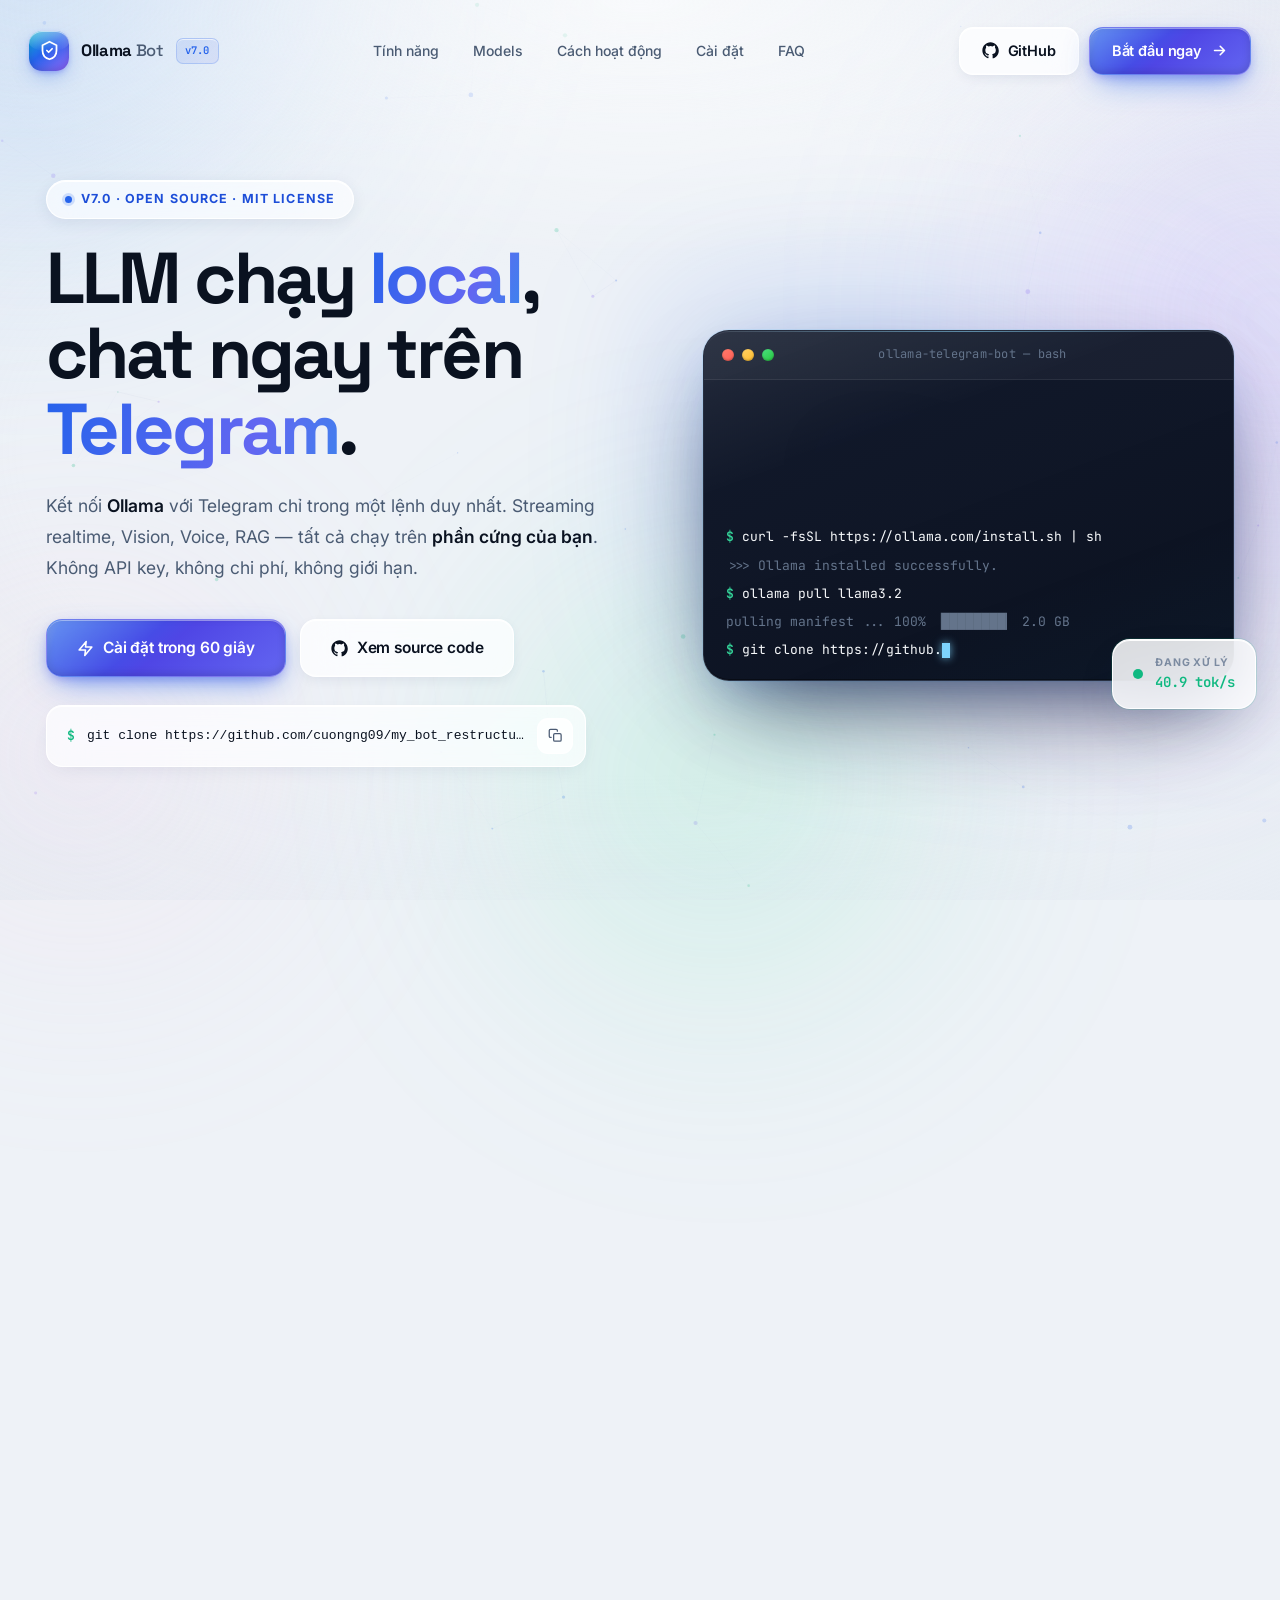
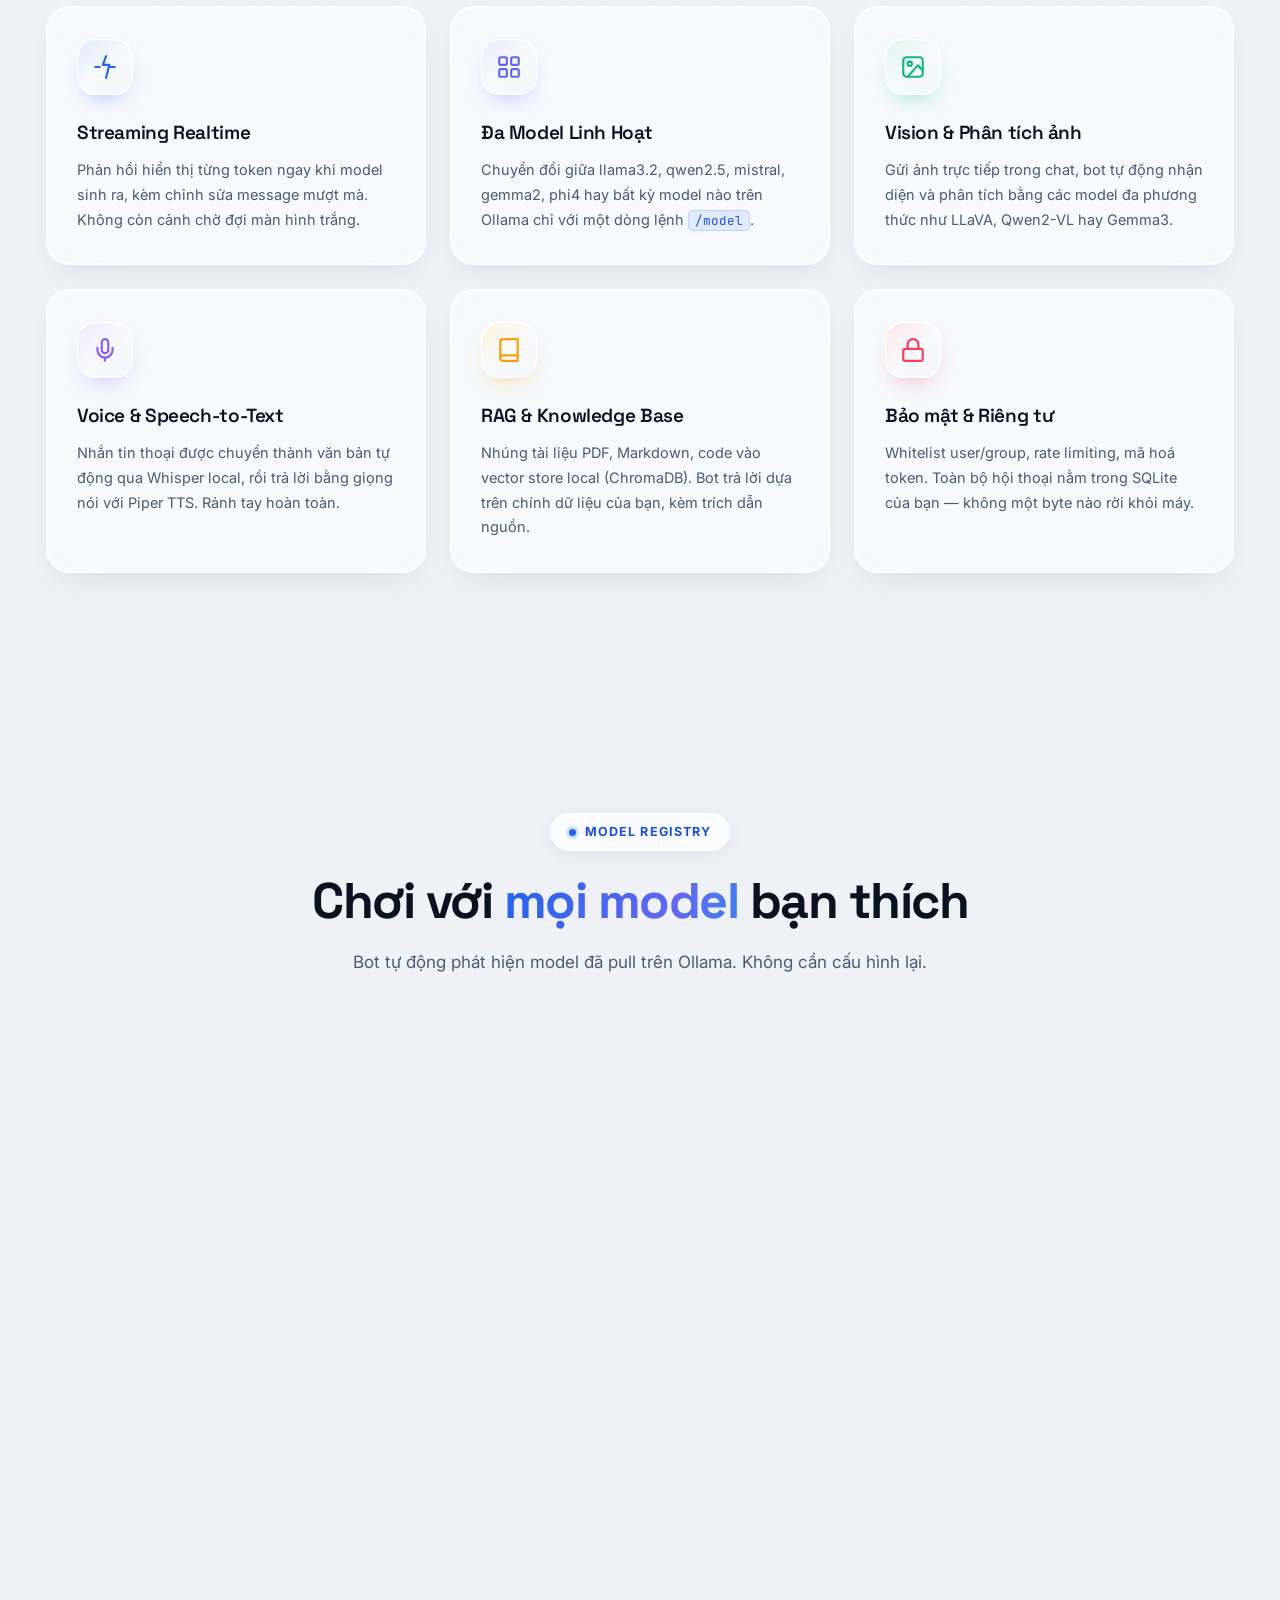
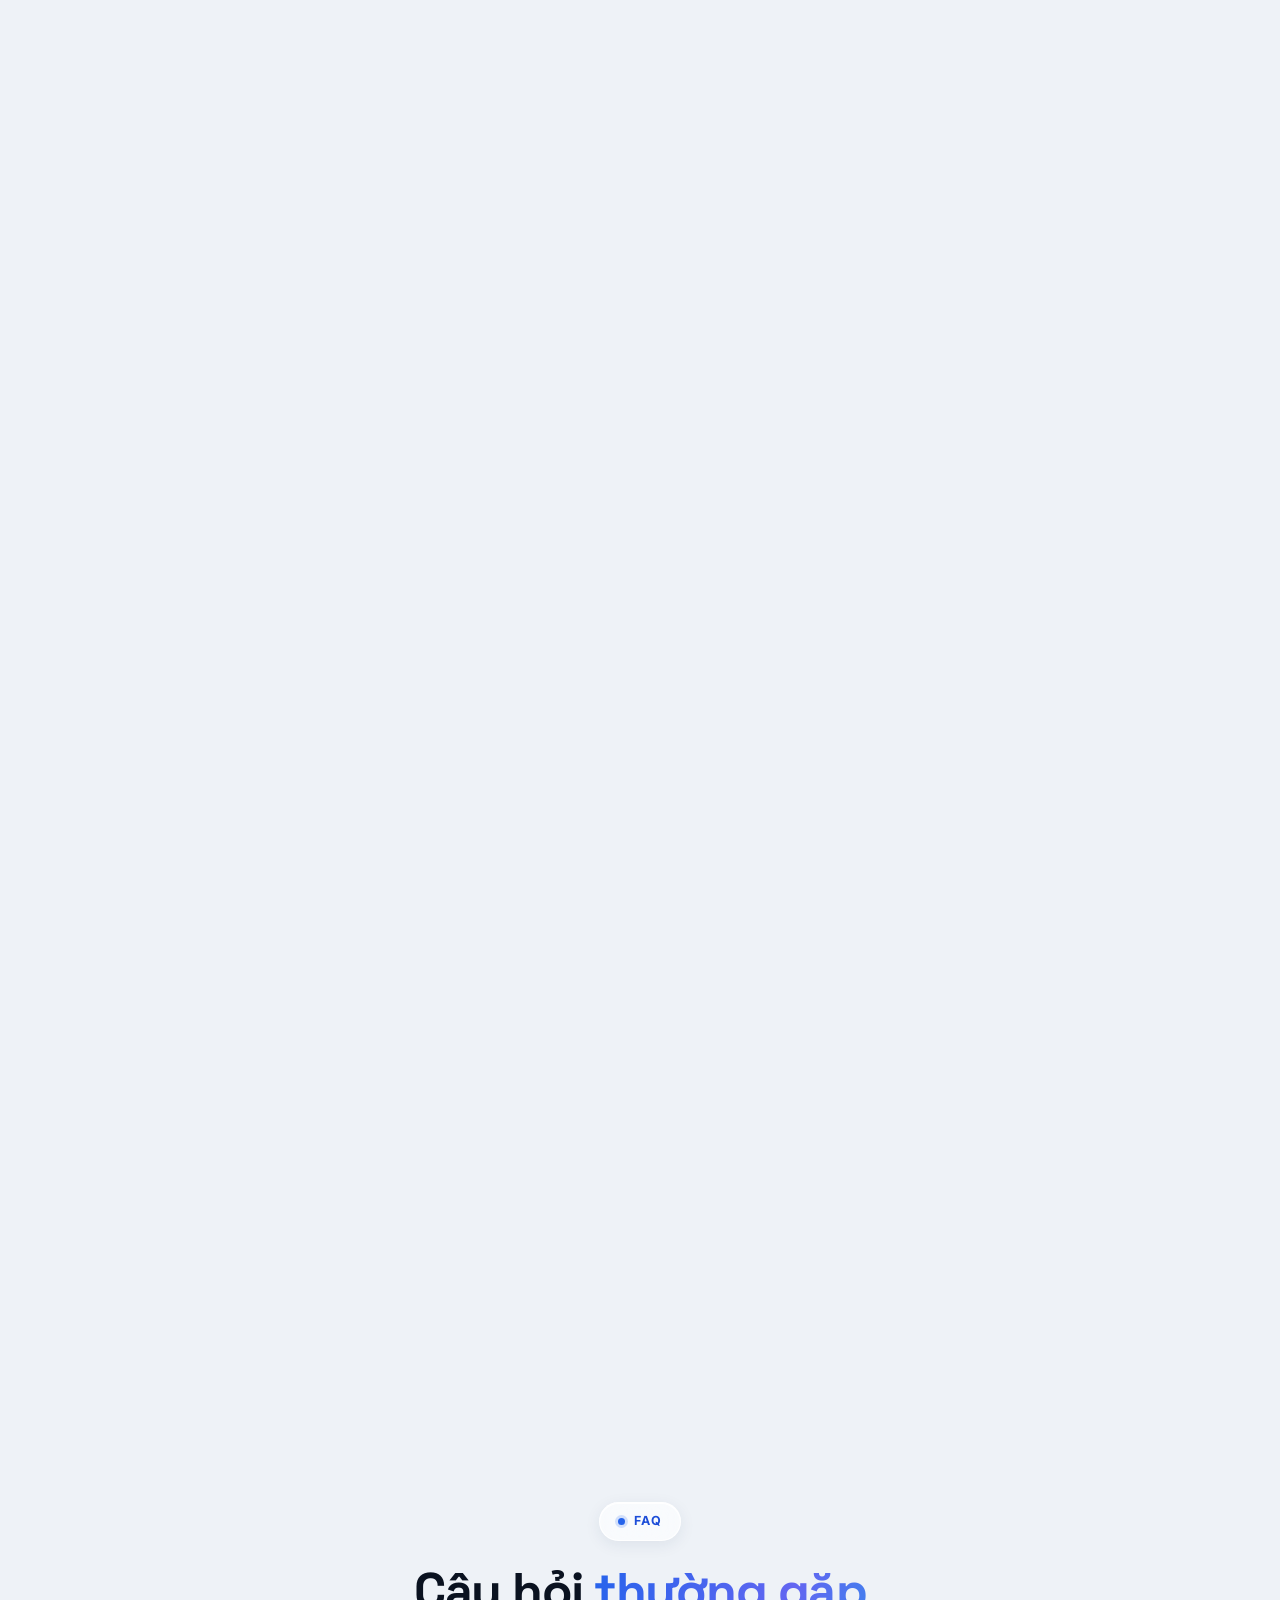
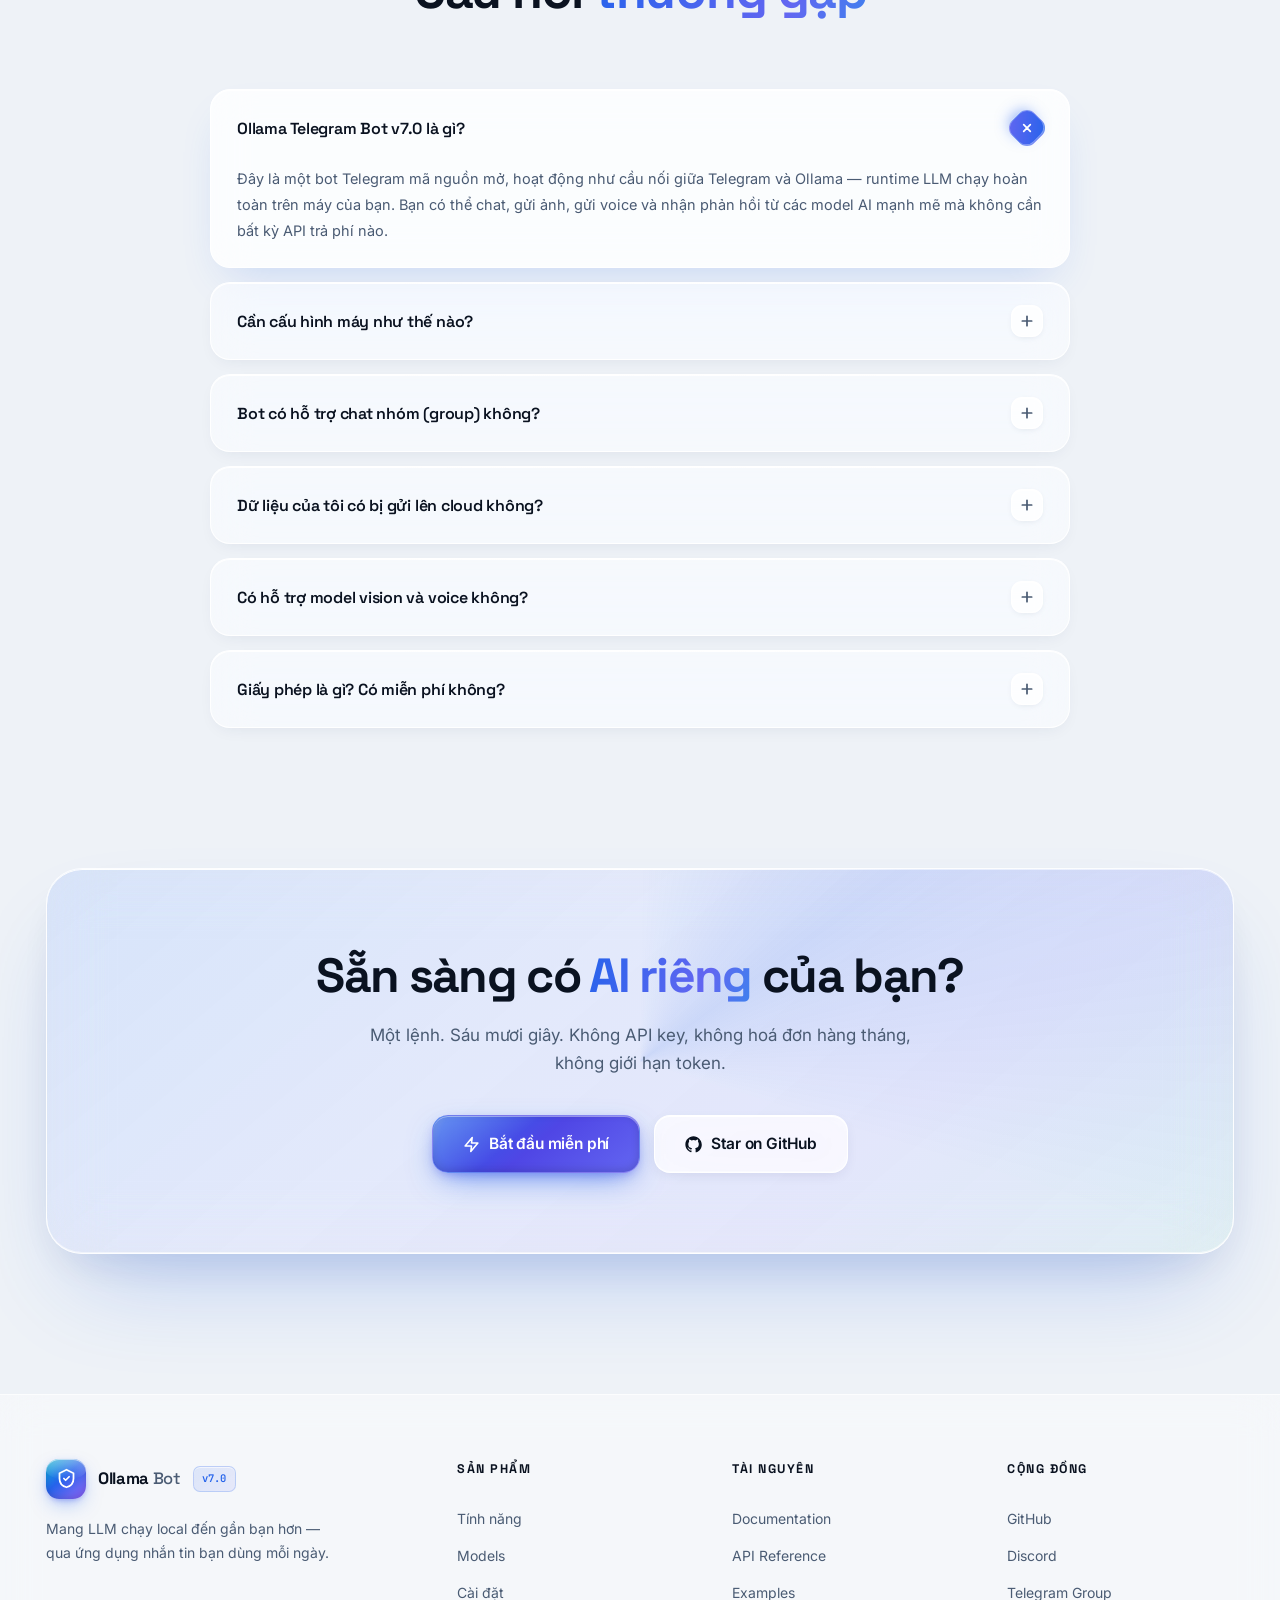
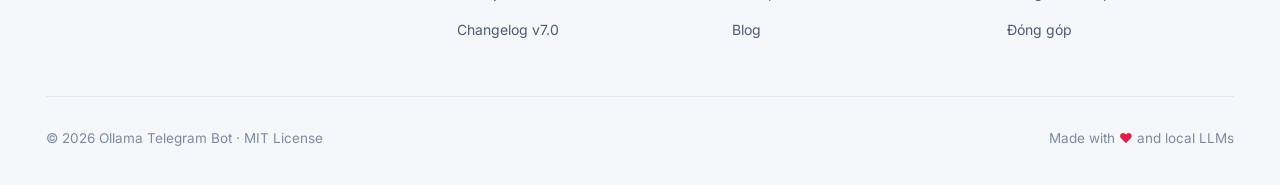
==== commit 3fdd9f22: "Update index.html" ====
--- a/index.html
+++ b/index.html
@@ -1203,8 +1203,8 @@
 
         <div class="install-inline reveal" style="transition-delay:.32s">
           <span class="prompt">$</span>
-          <code id="heroCmd">git clone https://github.com/ollama-telegram/bot.git &amp;&amp; make up</code>
-          <button class="copy-btn" data-copy="git clone https://github.com/ollama-telegram/bot.git && cd bot && make up" aria-label="Copy">
+          <code id="heroCmd">git clone https://github.com/cuongng09/my_bot_restructured.git</code>
+          <button class="copy-btn" data-copy="git clone https://github.com/cuongng09/my_bot_restructured.git && cd bot && make up" aria-label="Copy">
             <svg viewBox="0 0 24 24" fill="none" stroke="currentColor" stroke-width="2" stroke-linecap="round" stroke-linejoin="round"><rect x="9" y="9" width="12" height="12" rx="2"/><path d="M5 15H4a2 2 0 0 1-2-2V4a2 2 0 0 1 2-2h9a2 2 0 0 1 2 2v1"/></svg>
           </button>
         </div>
@@ -1435,7 +1435,7 @@
           </div>
         </div>
         <div class="code-block">
-          <button class="copy-btn" data-copy="git clone https://github.com/ollama-telegram/bot.git
+          <button class="copy-btn" data-copy="git clone https://github.com/cuongng09/my_bot_restructured.git
 cd bot
 cp .env.example .env
 nano .env
@@ -1443,7 +1443,7 @@
             <svg viewBox="0 0 24 24" fill="none" stroke="currentColor" stroke-width="2" stroke-linecap="round" stroke-linejoin="round"><rect x="9" y="9" width="12" height="12" rx="2"/><path d="M5 15H4a2 2 0 0 1-2-2V4a2 2 0 0 1 2-2h9a2 2 0 0 1 2 2v1"/></svg>
           </button>
 <span class="cmt"># Clone &amp; cấu hình</span>
-<span class="cmd">git clone</span> https://github.com/ollama-telegram/bot.git
+<span class="cmd">git clone</span> https://github.com/cuongng09/my_bot_restructured.git
 <span class="cmd">cd</span> bot
 <span class="cmd">cp</span> .env.example .env
 <span class="cmd">nano</span> .env
@@ -1949,7 +1949,7 @@
     { type: 'out',  text: '>>> Ollama installed successfully.' },
     { type: 'cmd',  text: 'ollama pull llama3.2' },
     { type: 'out',  text: 'pulling manifest ... 100% ▕████████▏ 2.0 GB' },
-    { type: 'cmd',  text: 'git clone https://github.com/ollama-telegram/bot.git' },
+    { type: 'cmd',  text: 'git clone https://github.com/cuongng09/my_bot_restructured.git' },
     { type: 'cmd',  text: 'cd bot && cp .env.example .env' },
     { type: 'cmd',  text: 'make up' },
     { type: 'info', text: '✔ Container otb-ollama   Started' },
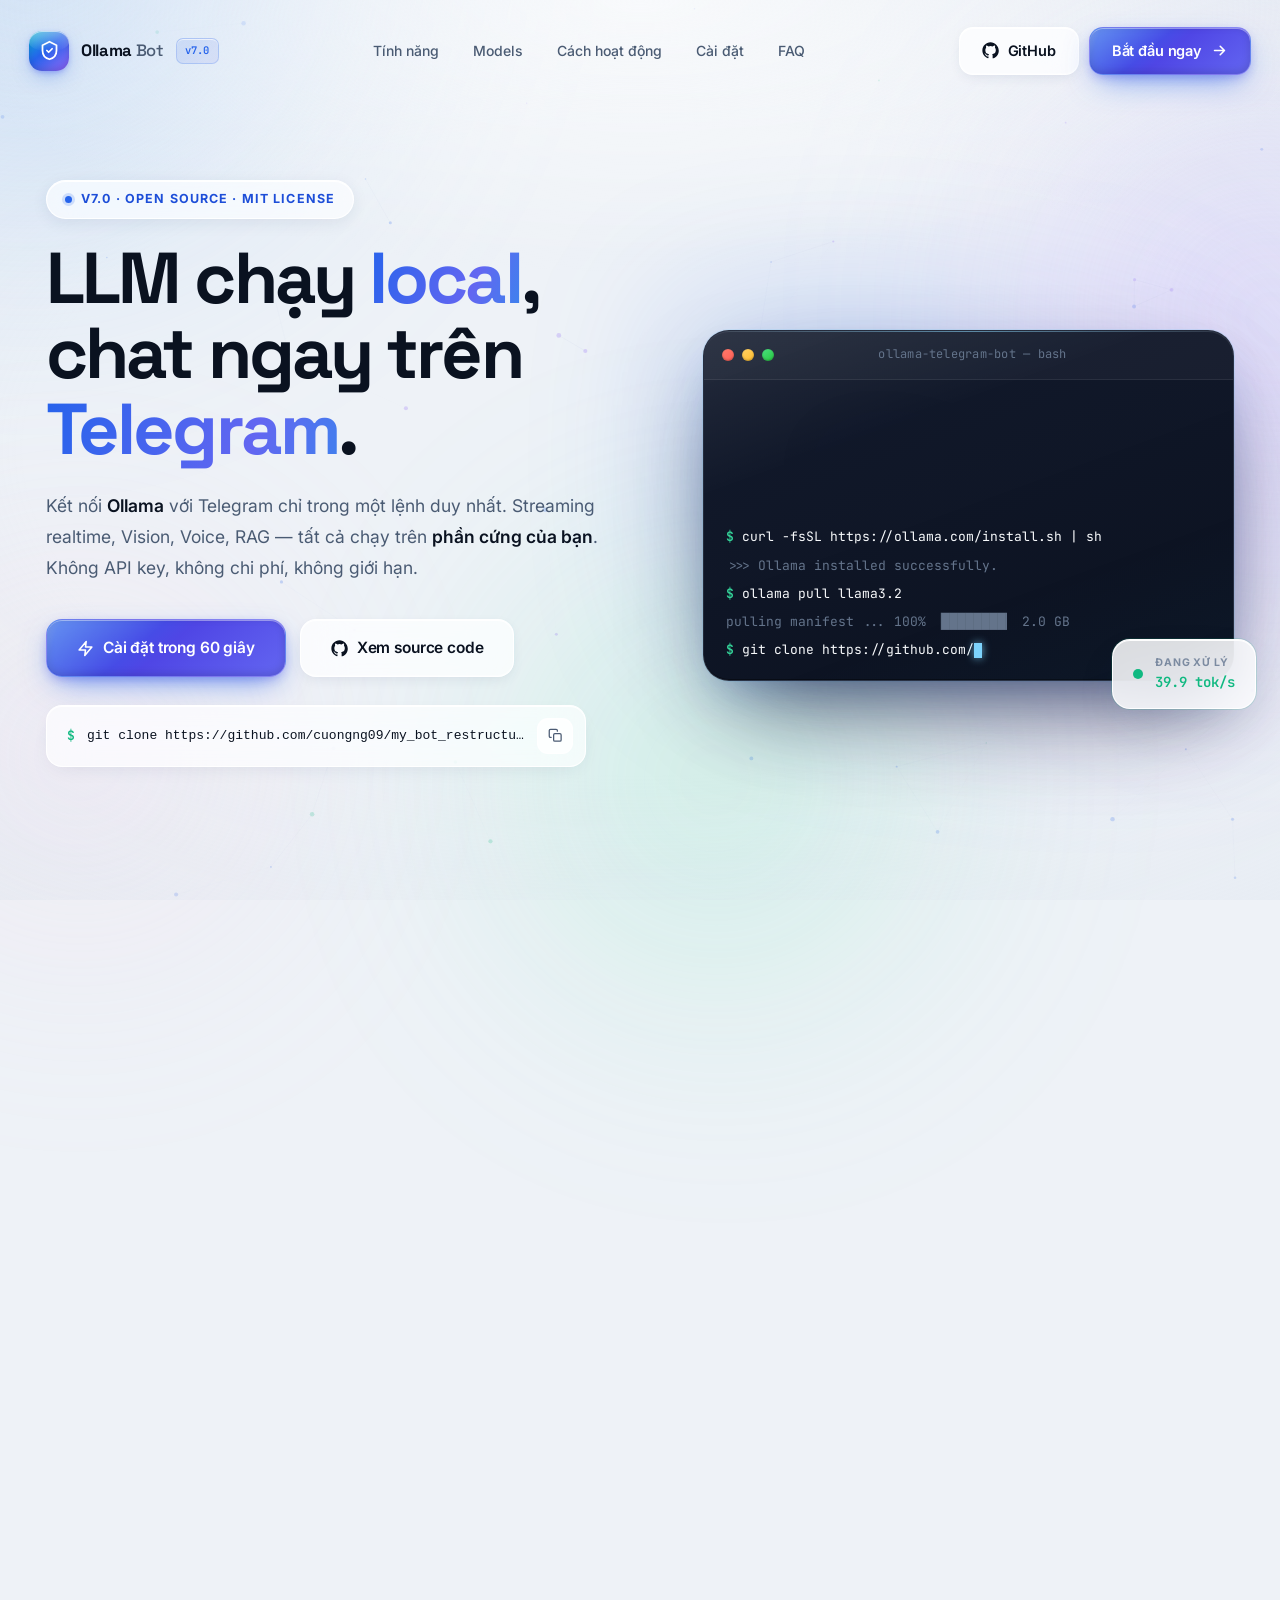
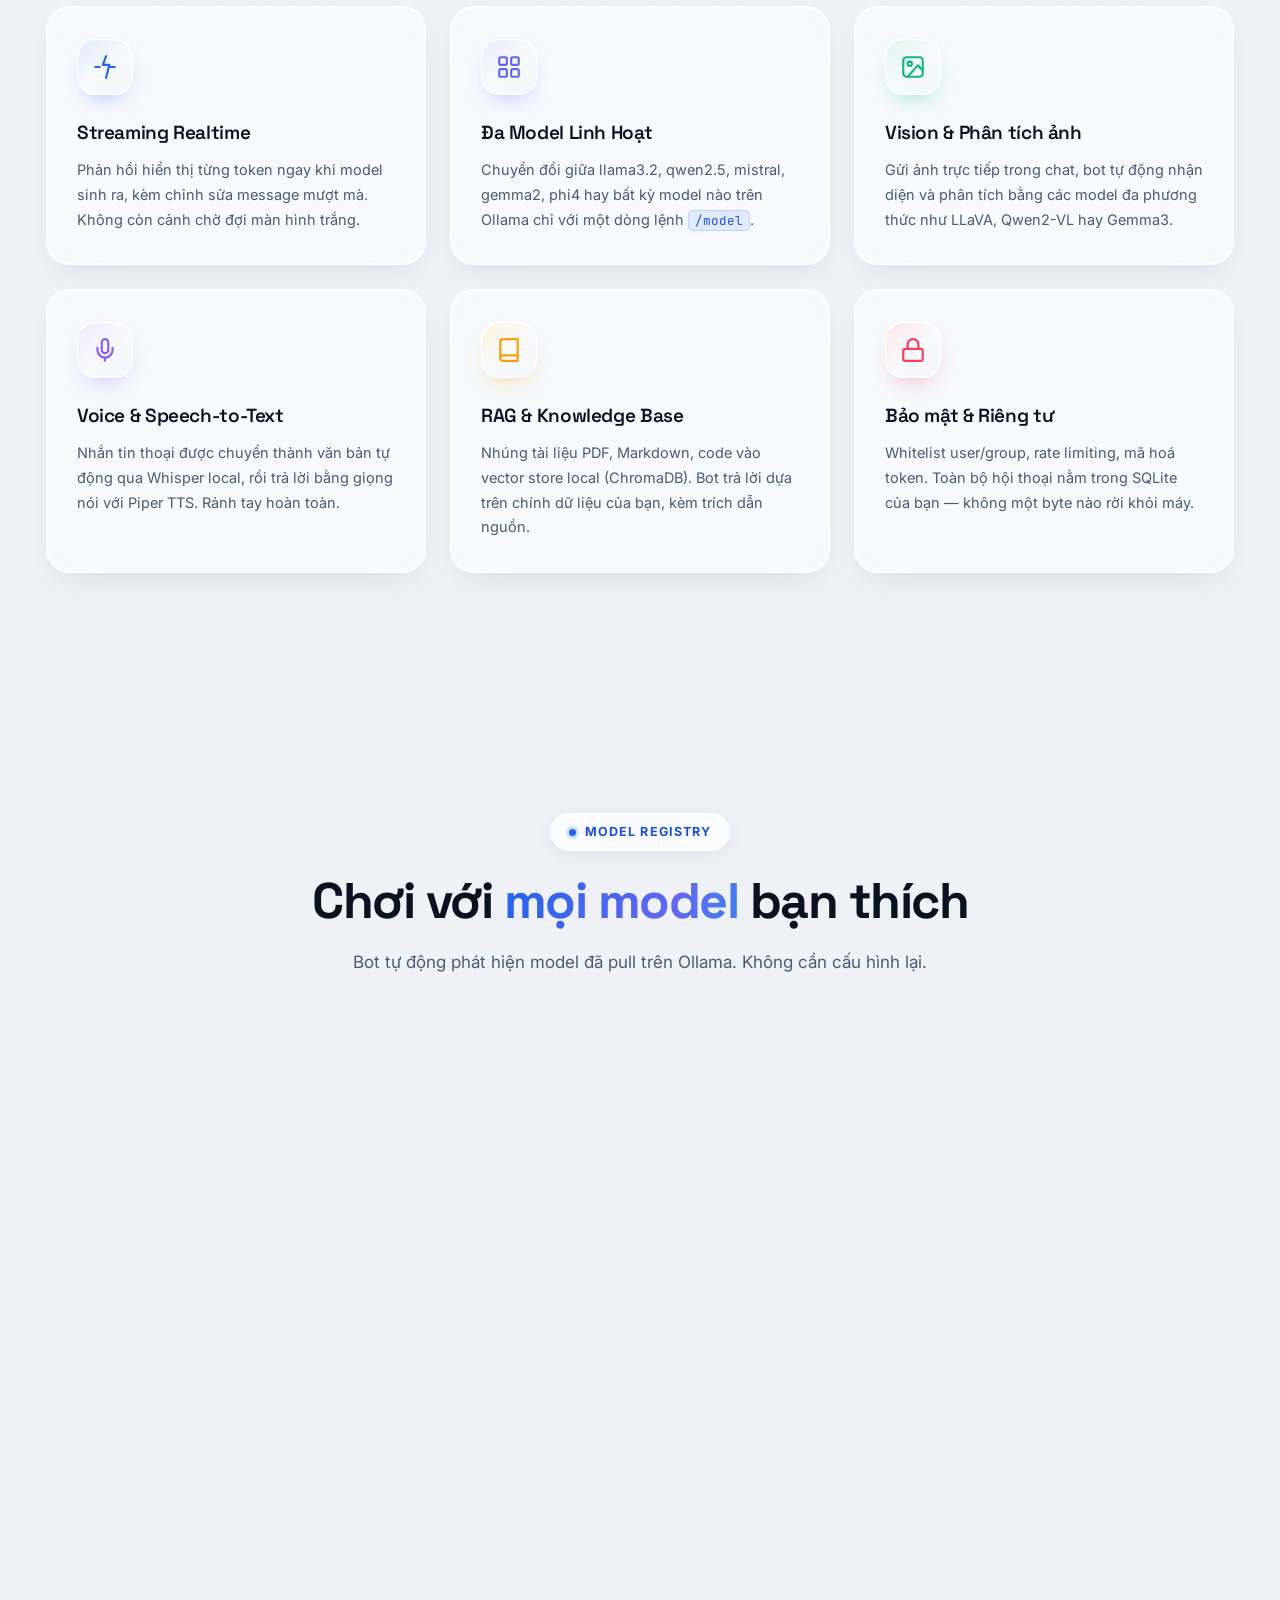
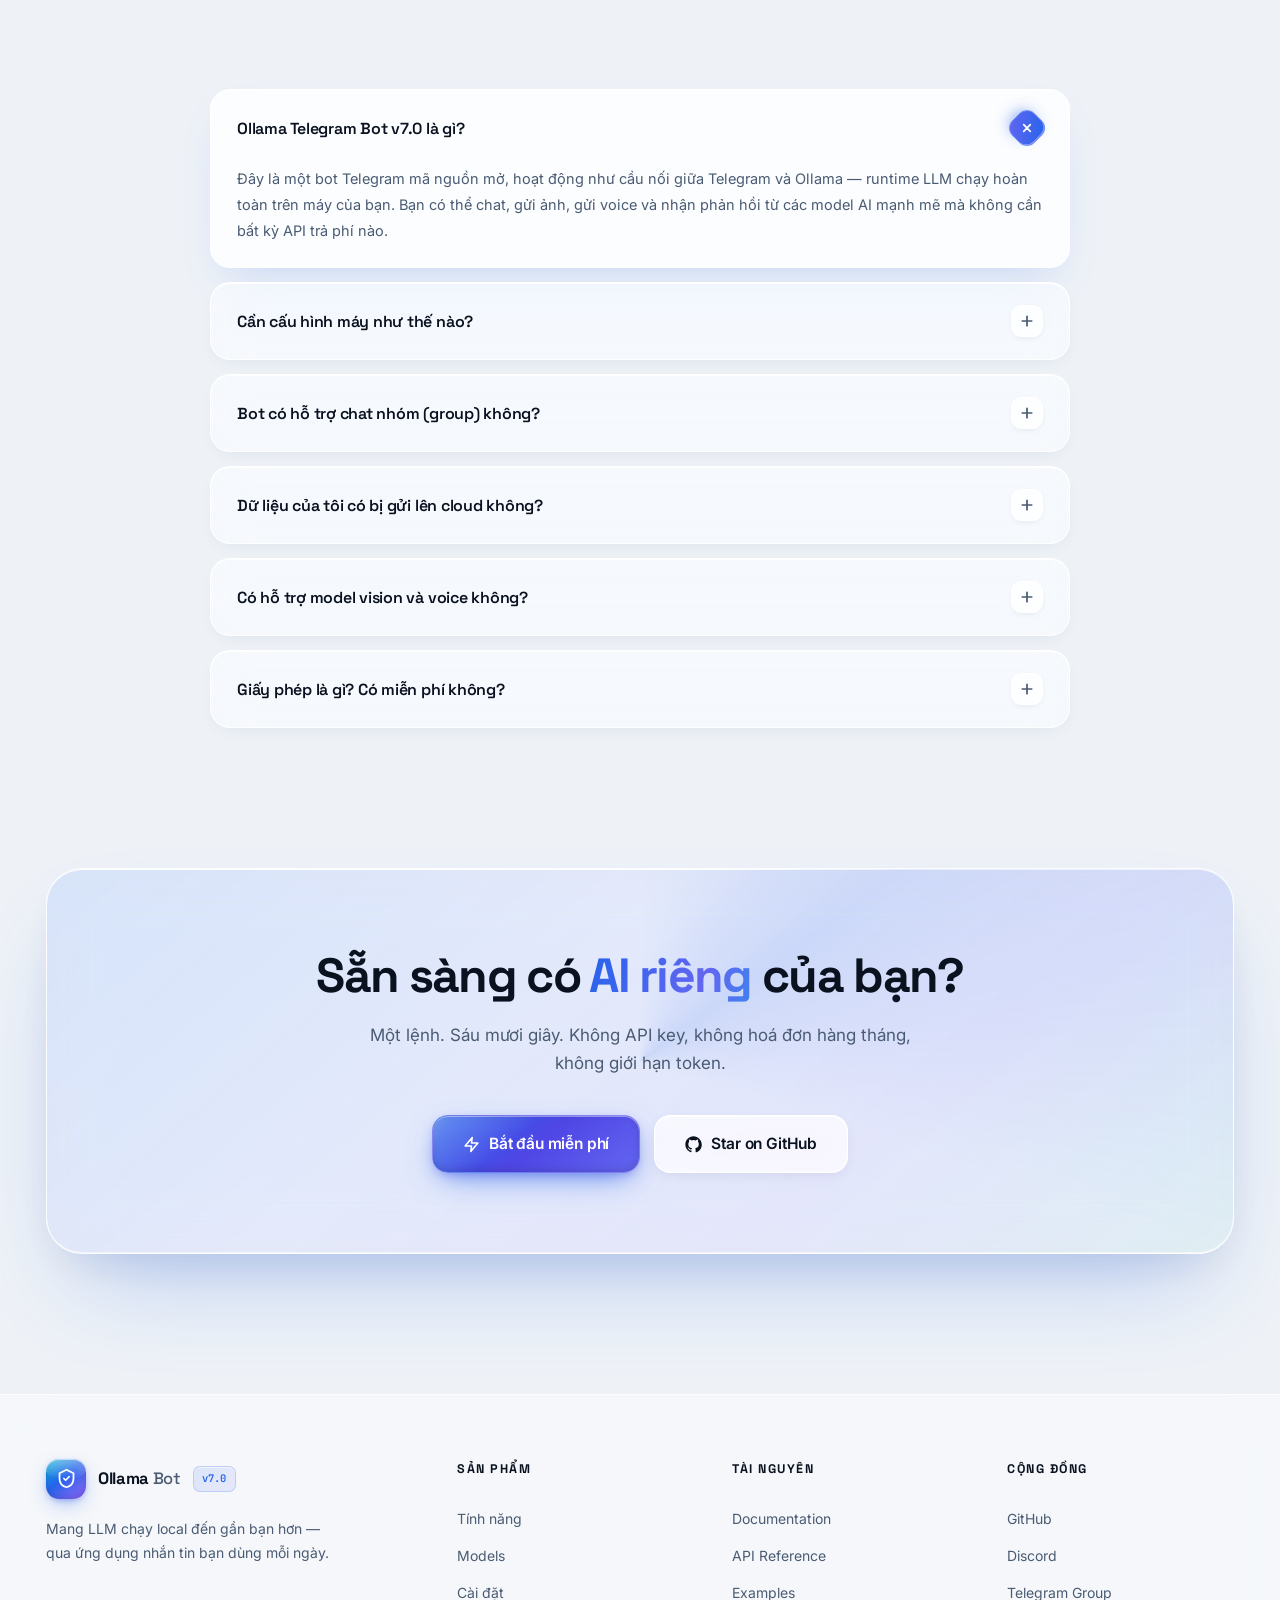
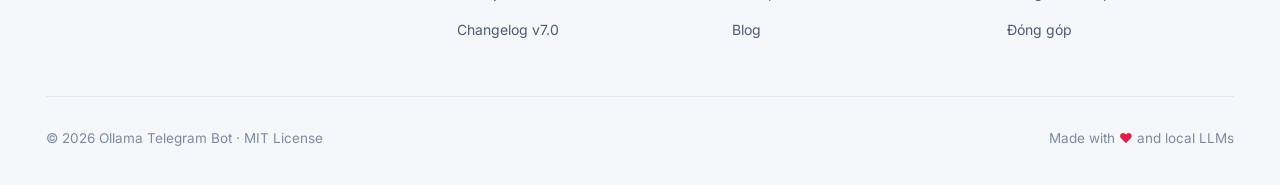
==== commit 4462d3b3: "Update index.html" ====
--- a/index.html
+++ b/index.html
@@ -4,7 +4,7 @@
 <meta charset="UTF-8" />
 <meta name="viewport" content="width=device-width, initial-scale=1.0" />
 <title>Ollama Telegram Bot v7.0 — AI Local, Chat Không Giới Hạn</title>
-<meta name="description" content="Ollama Telegram Bot v7.0 — Kết nối LLM chạy local với Telegram. Streaming realtime, Vision, Voice, RAG, Docker deploy trong 60 giây." />
+<meta name="description" content="Ollama Telegram Bot v7.0 — Kết nối LLM chạy local với Telegram. Streaming realtime, Vision, Voice, RAG, cài đặt trong 60 giây." />
 <link rel="preconnect" href="https://fonts.googleapis.com">
 <link rel="preconnect" href="https://fonts.gstatic.com" crossorigin>
 <link href="https://fonts.googleapis.com/css2?family=Inter:wght@400;500;600;700;800&family=Space+Grotesk:wght@500;600;700&family=JetBrains+Mono:wght@400;500;600&display=swap" rel="stylesheet">
@@ -655,7 +655,7 @@
 .icon-box.rose{color:var(--rose);box-shadow:0 10px 22px -10px rgba(244,63,94,.45),inset 0 1px 0 rgba(255,255,255,1)}
 
 /* ============================================================
-   MODELS — LIQUID GLASS CHIPS (MARQUEE on hover)
+   MODELS — LIQUID GLASS CHIPS
 ============================================================ */
 .models-grid{
   display:grid;grid-template-columns:repeat(4,1fr);gap:14px;
@@ -1204,7 +1204,10 @@
         <div class="install-inline reveal" style="transition-delay:.32s">
           <span class="prompt">$</span>
           <code id="heroCmd">git clone https://github.com/cuongng09/my_bot_restructured.git</code>
-          <button class="copy-btn" data-copy="git clone https://github.com/cuongng09/my_bot_restructured.git && cd bot && make up" aria-label="Copy">
+          <button class="copy-btn" data-copy="git clone https://github.com/cuongng09/my_bot_restructured.git
+cd my_bot_restructured/chatAi_bots
+chmod +x install.sh
+./install.sh" aria-label="Copy">
             <svg viewBox="0 0 24 24" fill="none" stroke="currentColor" stroke-width="2" stroke-linecap="round" stroke-linejoin="round"><rect x="9" y="9" width="12" height="12" rx="2"/><path d="M5 15H4a2 2 0 0 1-2-2V4a2 2 0 0 1 2-2h9a2 2 0 0 1 2 2v1"/></svg>
           </button>
         </div>
@@ -1213,7 +1216,7 @@
           <span class="tag"><svg viewBox="0 0 24 24" fill="none" stroke="currentColor" stroke-width="2.4" stroke-linecap="round" stroke-linejoin="round"><path d="M20 6 9 17l-5-5"/></svg>20+ model</span>
           <span class="tag"><svg viewBox="0 0 24 24" fill="none" stroke="currentColor" stroke-width="2.4" stroke-linecap="round" stroke-linejoin="round"><path d="M20 6 9 17l-5-5"/></svg>Streaming realtime</span>
           <span class="tag"><svg viewBox="0 0 24 24" fill="none" stroke="currentColor" stroke-width="2.4" stroke-linecap="round" stroke-linejoin="round"><path d="M20 6 9 17l-5-5"/></svg>Vision &amp; Voice</span>
-          <span class="tag"><svg viewBox="0 0 24 24" fill="none" stroke="currentColor" stroke-width="2.4" stroke-linecap="round" stroke-linejoin="round"><path d="M20 6 9 17l-5-5"/></svg>Docker ready</span>
+          <span class="tag"><svg viewBox="0 0 24 24" fill="none" stroke="currentColor" stroke-width="2.4" stroke-linecap="round" stroke-linejoin="round"><path d="M20 6 9 17l-5-5"/></svg>1 lệnh cài đặt</span>
         </div>
       </div>
 
@@ -1370,7 +1373,7 @@
           <div class="step-num">02</div>
           <div>
             <h4>Khởi động bot</h4>
-            <p>Điền <code>TELEGRAM_TOKEN</code> và <code>OLLAMA_HOST</code> vào file <code>.env</code>, rồi chạy <code>make up</code>.</p>
+            <p>Điền <code>TELEGRAM_TOKEN</code> và <code>OLLAMA_HOST</code> vào file <code>.env</code>, rồi chạy <code>./install.sh</code> (Linux/macOS) hoặc <code>.\install.ps1</code> (Windows).</p>
           </div>
         </div>
         <div class="step">
@@ -1424,62 +1427,67 @@
 
     <div class="install-grid stagger">
 
+      <!-- Linux / macOS -->
       <div class="install-card">
         <div class="install-card-head">
           <div class="icon-box">
             <svg viewBox="0 0 24 24" fill="none" stroke="currentColor" stroke-width="2" stroke-linecap="round" stroke-linejoin="round"><path d="M4 17 10 11 4 5"/><path d="M12 19h8"/></svg>
           </div>
           <div>
-            <h3>Docker Compose</h3>
-            <span>Khuyến nghị</span>
+            <h3>Linux / macOS</h3>
+            <span>Khuyến nghị · install.sh</span>
           </div>
         </div>
         <div class="code-block">
           <button class="copy-btn" data-copy="git clone https://github.com/cuongng09/my_bot_restructured.git
-cd bot
-cp .env.example .env
-nano .env
-make up">
+cd my_bot_restructured
+chmod +x chatAi_bots/install.sh
+cd chatAi_bots
+./install.sh">
             <svg viewBox="0 0 24 24" fill="none" stroke="currentColor" stroke-width="2" stroke-linecap="round" stroke-linejoin="round"><rect x="9" y="9" width="12" height="12" rx="2"/><path d="M5 15H4a2 2 0 0 1-2-2V4a2 2 0 0 1 2-2h9a2 2 0 0 1 2 2v1"/></svg>
           </button>
-<span class="cmt"># Clone &amp; cấu hình</span>
+<span class="cmt"># Clone repo</span>
 <span class="cmd">git clone</span> https://github.com/cuongng09/my_bot_restructured.git
-<span class="cmd">cd</span> bot
-<span class="cmd">cp</span> .env.example .env
-<span class="cmd">nano</span> .env
-
-<span class="cmt"># Khởi động</span>
-<span class="cmd">make</span> up
+<span class="cmd">cd</span> my_bot_restructured
+
+<span class="cmt"># Cài đặt</span>
+<span class="cmd">chmod</span> +x chatAi_bots/install.sh
+<span class="cmd">cd</span> chatAi_bots
+<span class="cmd">./install.sh</span>
         </div>
       </div>
 
+      <!-- Windows -->
       <div class="install-card">
         <div class="install-card-head">
           <div class="icon-box indigo">
-            <svg viewBox="0 0 24 24" fill="none" stroke="currentColor" stroke-width="2" stroke-linecap="round" stroke-linejoin="round"><path d="M12 2v20M2 12h20"/><circle cx="12" cy="12" r="9"/></svg>
+            <svg viewBox="0 0 24 24" fill="none" stroke="currentColor" stroke-width="2" stroke-linecap="round" stroke-linejoin="round"><path d="M3 12h18M12 3v18"/><rect x="3" y="3" width="18" height="18" rx="2"/></svg>
           </div>
           <div>
-            <h3>Python thuần</h3>
-            <span>Không cần Docker</span>
+            <h3>Windows</h3>
+            <span>PowerShell · install.ps1</span>
           </div>
         </div>
         <div class="code-block">
-          <button class="copy-btn" data-copy="python3.11 -m venv .venv
-source .venv/bin/activate
-pip install -r requirements.txt
-python -m bot.main">
+          <button class="copy-btn" data-copy="git clone https://github.com/cuongng09/my_bot_restructured.git
+cd my_bot_restructured
+Set-ExecutionPolicy Unrestricted -Scope Process
+cd chatAi_bots
+.\install.ps1">
             <svg viewBox="0 0 24 24" fill="none" stroke="currentColor" stroke-width="2" stroke-linecap="round" stroke-linejoin="round"><rect x="9" y="9" width="12" height="12" rx="2"/><path d="M5 15H4a2 2 0 0 1-2-2V4a2 2 0 0 1 2-2h9a2 2 0 0 1 2 2v1"/></svg>
           </button>
-<span class="cmt"># Tạo môi trường ảo</span>
-<span class="cmd">python3.11</span> -m venv .venv
-<span class="cmd">source</span> .venv/bin/activate
-
-<span class="cmt"># Cài đặt &amp; chạy</span>
-<span class="cmd">pip install</span> -r requirements.txt
-<span class="cmd">python</span> -m bot.main
+<span class="cmt"># Clone repo</span>
+<span class="cmd">git clone</span> https://github.com/cuongng09/my_bot_restructured.git
+<span class="cmd">cd</span> my_bot_restructured
+
+<span class="cmt"># Cài đặt</span>
+<span class="key">Set-ExecutionPolicy</span> Unrestricted -Scope Process
+<span class="cmd">cd</span> chatAi_bots
+<span class="cmd">.\install.ps1</span>
         </div>
       </div>
 
+      <!-- Cấu hình .env -->
       <div class="install-card">
         <div class="install-card-head">
           <div class="icon-box emerald">
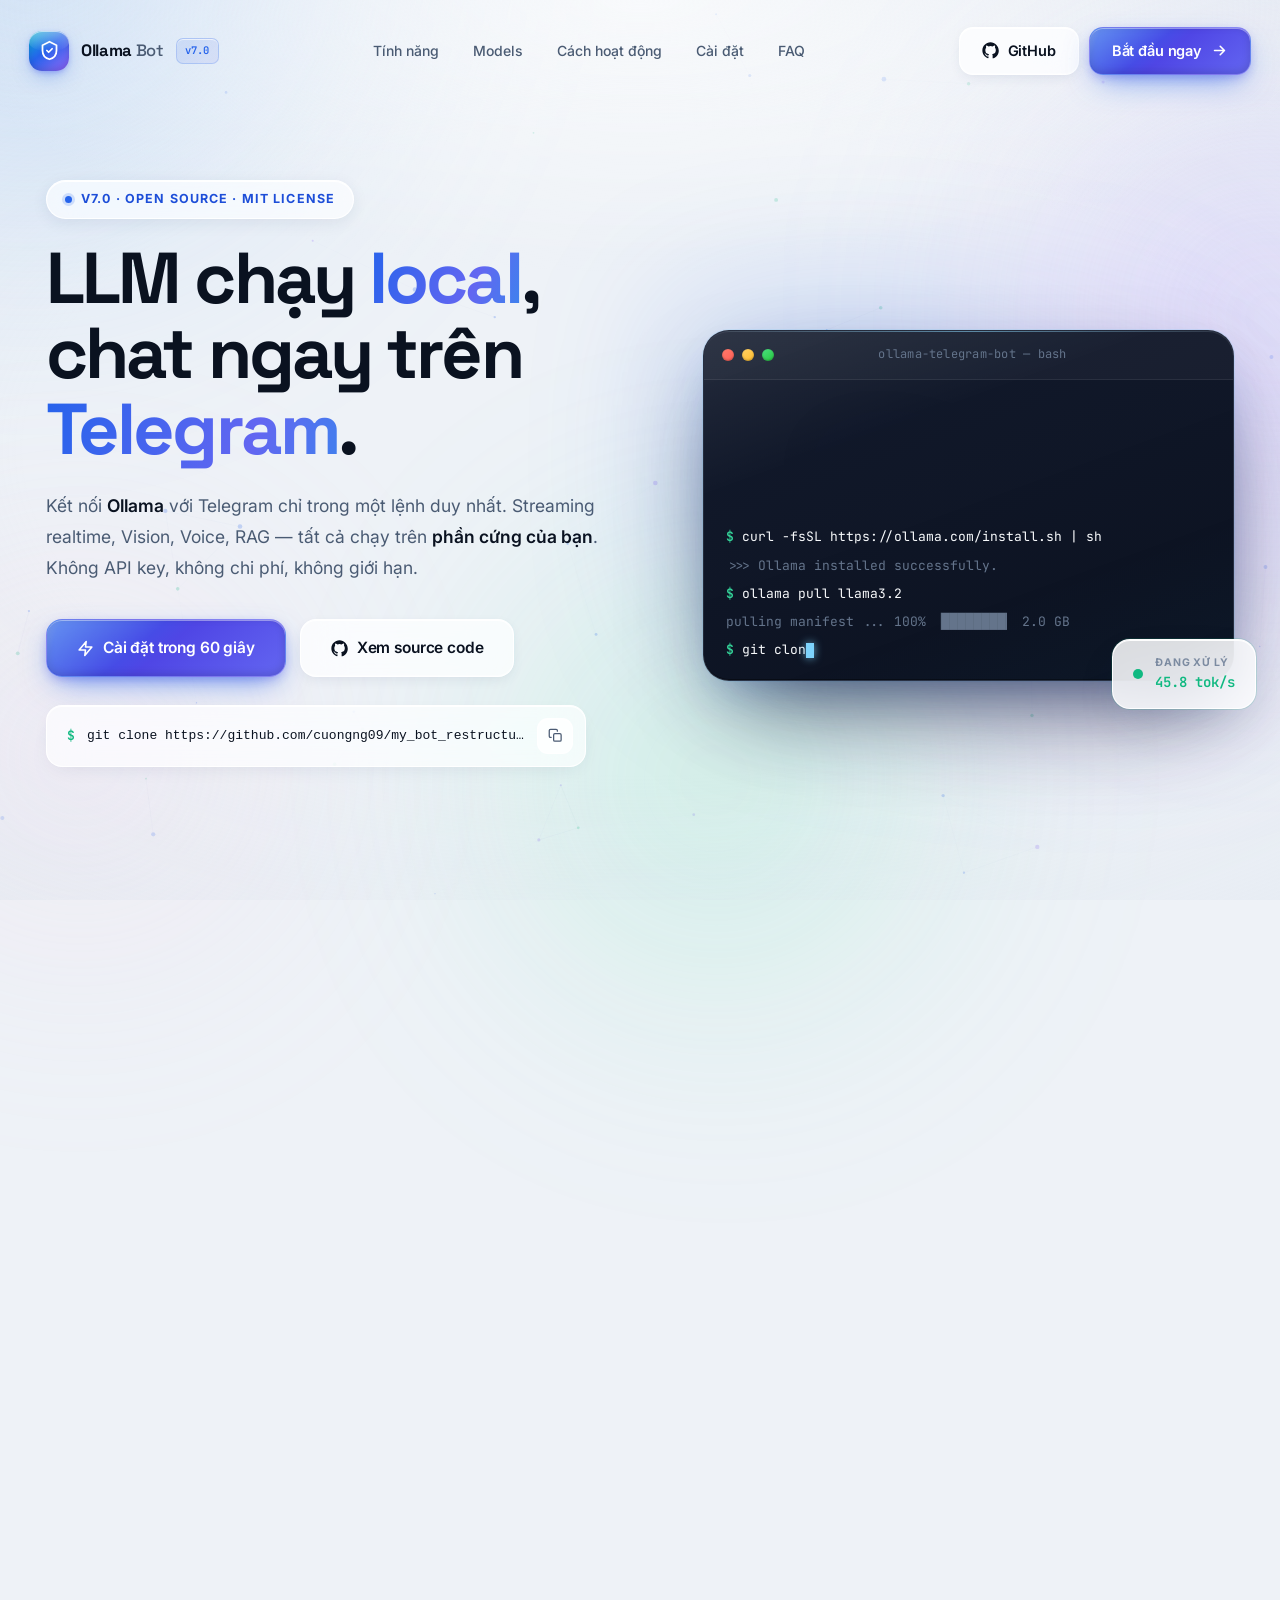
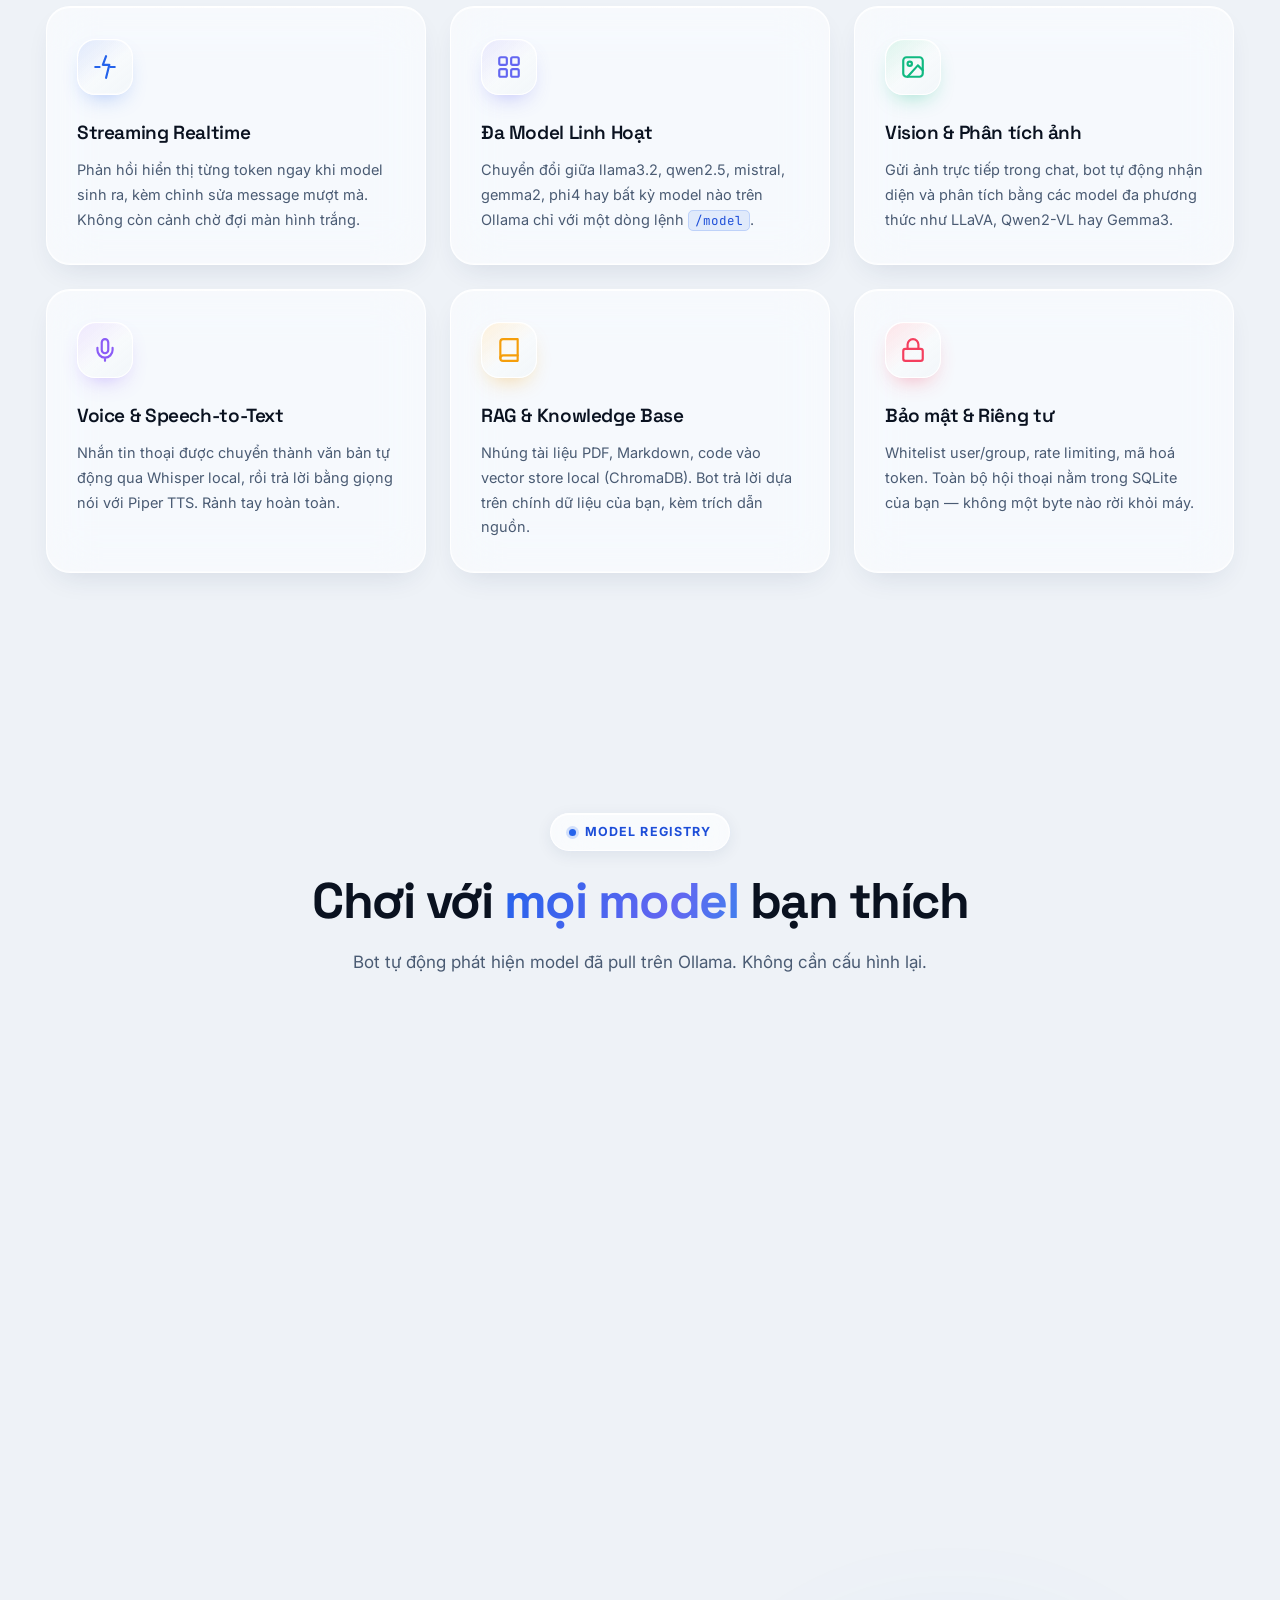
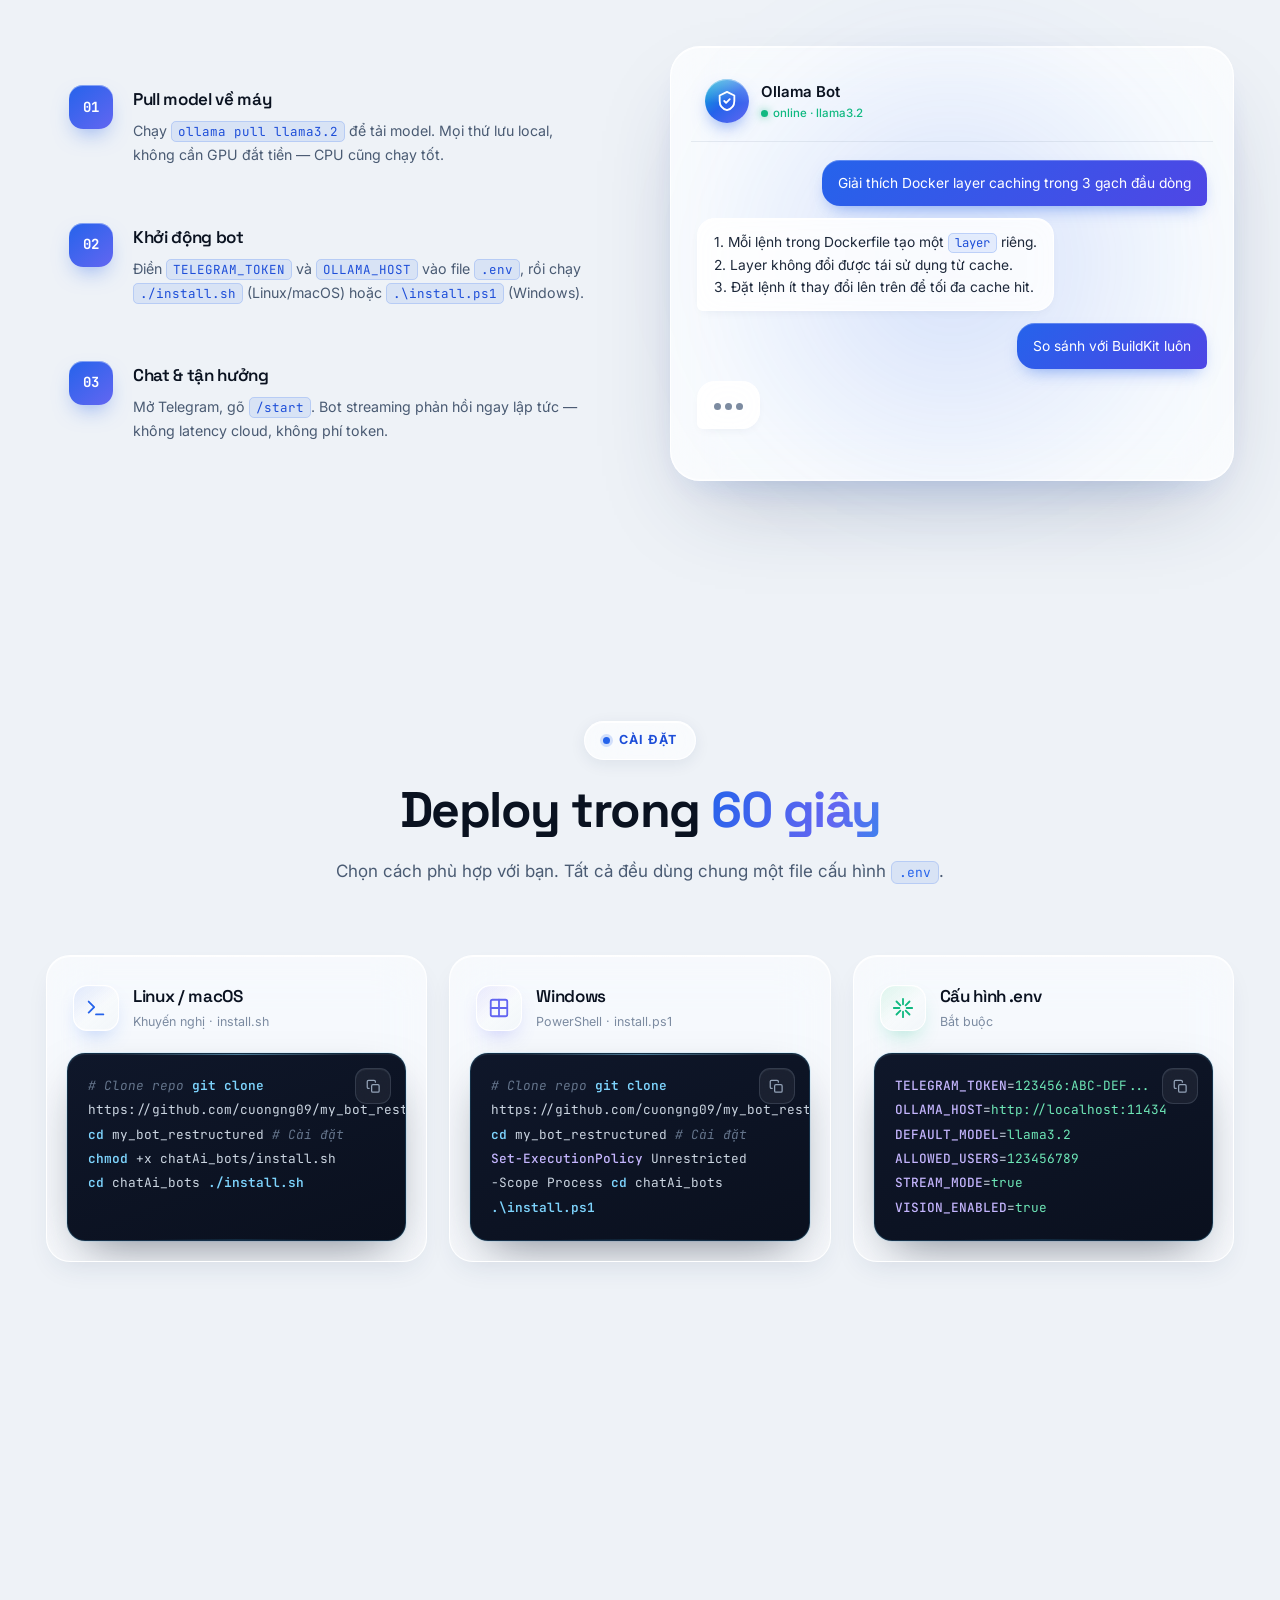
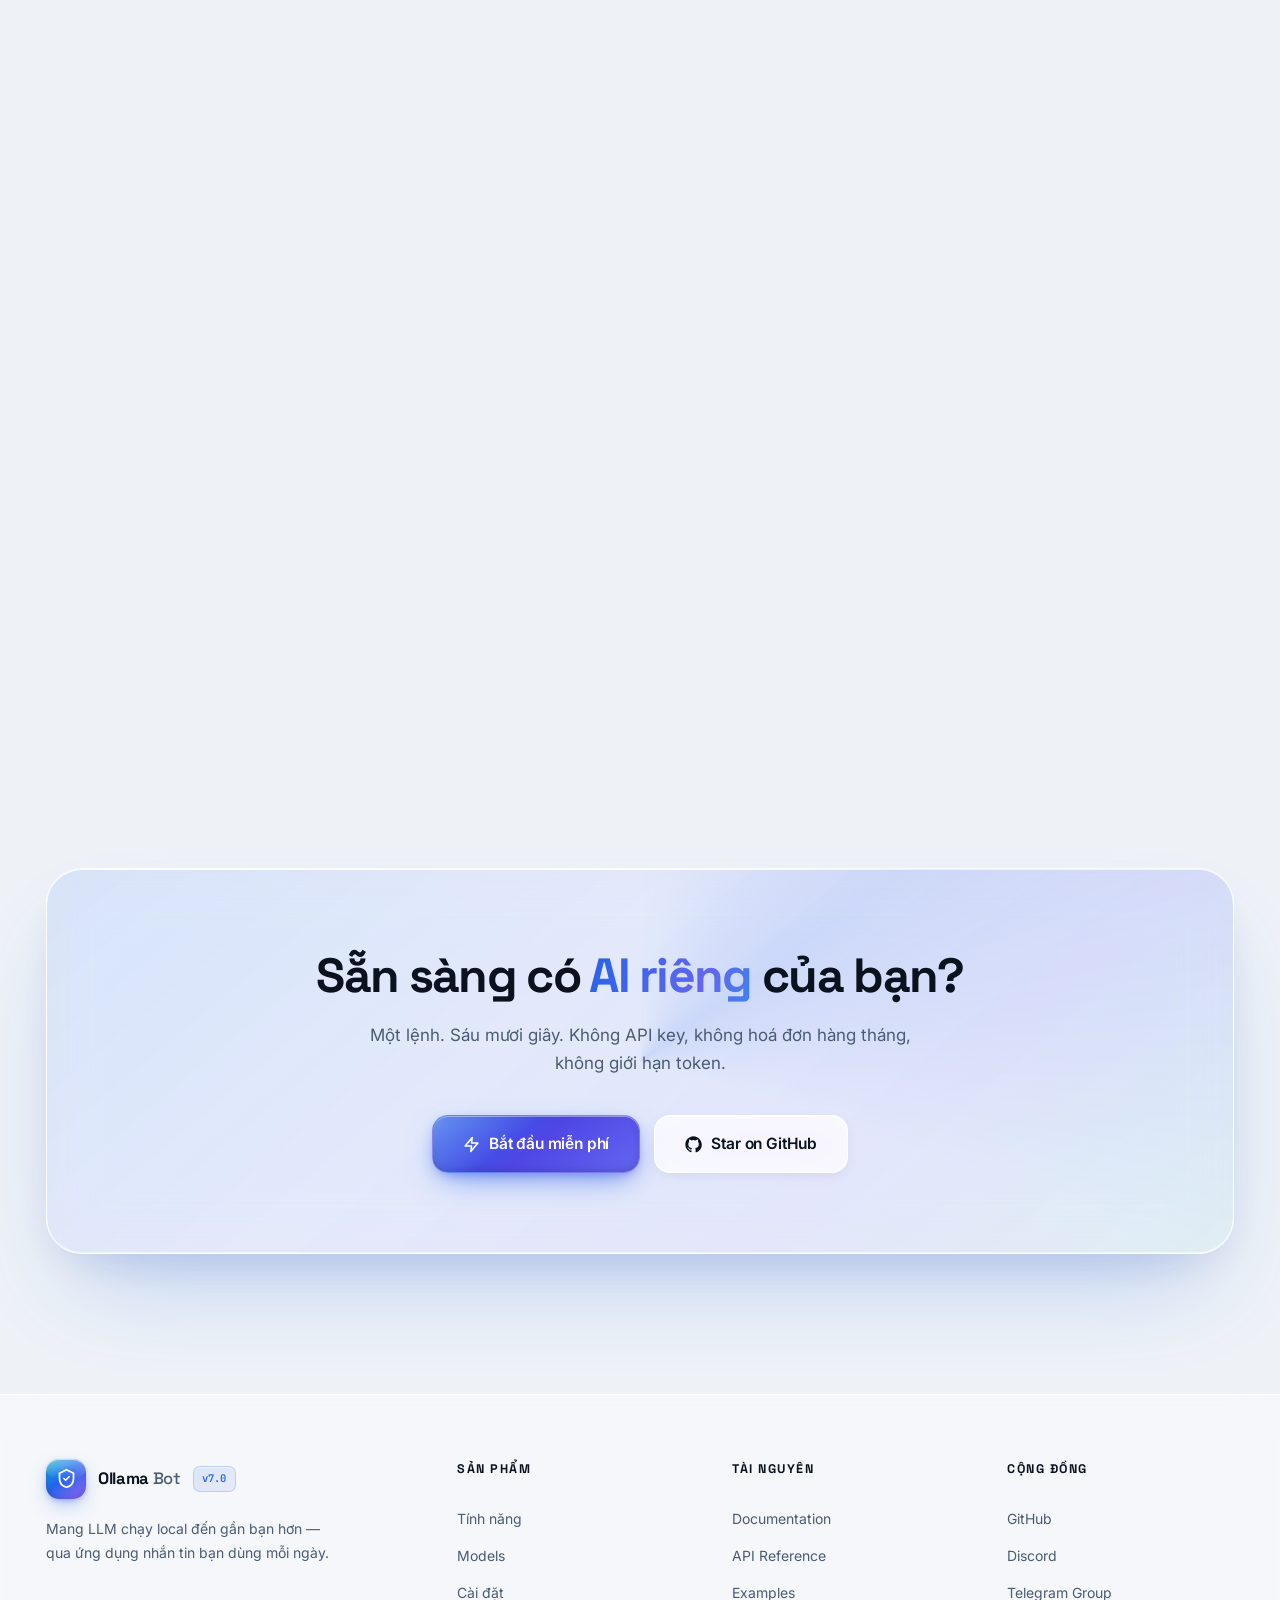
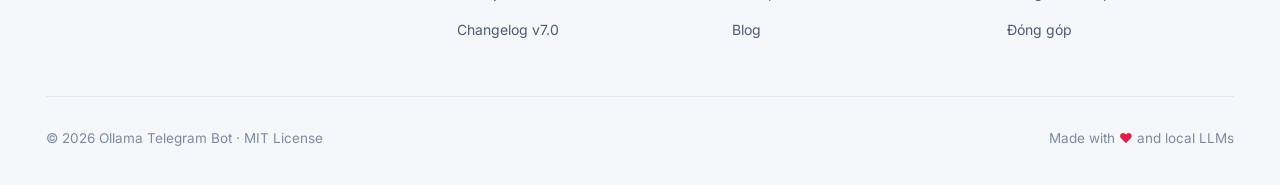
==== commit 842c49b6: "Update index.html" ====
--- a/index.html
+++ b/index.html
@@ -32,7 +32,6 @@
   --muted:#4a5b73;
   --dim:#7c8ba1;
 
-  /* Liquid glass surfaces */
   --glass-tint:rgba(255,255,255,0.55);
   --glass-tint-strong:rgba(255,255,255,0.75);
   --glass-tint-soft:rgba(255,255,255,0.35);
@@ -42,7 +41,6 @@
   --glass-shadow-lg:0 24px 60px -12px rgba(31,50,90,0.22), 0 8px 20px -8px rgba(31,50,90,0.12);
   --glass-inner:inset 0 1px 0 rgba(255,255,255,0.95), inset 0 -1px 0 rgba(255,255,255,0.4);
 
-  /* Code block unified theme */
   --code-bg:linear-gradient(160deg,#0f172a 0%,#0a101e 100%);
   --code-border:rgba(56,189,248,0.16);
   --code-glow:0 20px 50px -18px rgba(15,23,42,0.55), 0 0 0 1px rgba(56,189,248,0.10), inset 0 1px 0 rgba(255,255,255,0.06);
@@ -65,9 +63,6 @@
   --ease-out:cubic-bezier(.16,1,.3,1);
 }
 
-/* ============================================================
-   RESET
-============================================================ */
 *,*::before,*::after{box-sizing:border-box;margin:0;padding:0}
 html{scroll-behavior:smooth;-webkit-text-size-adjust:100%}
 body{
@@ -93,9 +88,6 @@
 }
 ::-webkit-scrollbar-thumb:hover{background:linear-gradient(180deg,#3b82f6,#6366f1)}
 
-/* ============================================================
-   SCROLL PROGRESS BAR
-============================================================ */
 .scroll-progress{
   position:fixed;top:0;left:0;right:0;height:3px;z-index:999;
   background:transparent;pointer-events:none;
@@ -108,9 +100,6 @@
   border-radius:0 3px 3px 0;
 }
 
-/* ============================================================
-   BACKGROUND LAYERS — LIQUID AMBIENT
-============================================================ */
 #bg-canvas{
   position:fixed;inset:0;width:100%;height:100%;
   z-index:0;opacity:.55;pointer-events:none;
@@ -156,9 +145,6 @@
     radial-gradient(ellipse 120% 90% at 50% 50%,transparent 40%,rgba(216,224,236,.55) 100%);
 }
 
-/* ============================================================
-   LAYOUT
-============================================================ */
 .wrap{position:relative;z-index:2}
 .container{max-width:var(--maxw);margin:0 auto;padding:0 26px}
 section{position:relative;padding:120px 0}
@@ -202,9 +188,6 @@
 }
 @keyframes shine{to{background-position:250% center}}
 
-/* ============================================================
-   NAVBAR — LIQUID GLASS
-============================================================ */
 .nav{
   position:fixed;top:14px;left:50%;transform:translateX(-50%);
   z-index:100;width:calc(100% - 32px);max-width:var(--maxw);
@@ -270,9 +253,6 @@
 
 .nav-cta{display:flex;align-items:center;gap:10px}
 
-/* ============================================================
-   BUTTONS — LIQUID GLASS
-============================================================ */
 .btn{
   display:inline-flex;align-items:center;justify-content:center;gap:9px;
   padding:11px 22px;border-radius:14px;
@@ -365,9 +345,6 @@
 .mobile-menu a{padding:13px 16px;border-radius:12px;font-weight:500;color:var(--muted);transition:.25s}
 .mobile-menu a:hover{background:rgba(37,99,235,.08);color:var(--primary)}
 
-/* ============================================================
-   HERO
-============================================================ */
 .hero{padding-top:180px;padding-bottom:100px}
 .hero-grid{
   display:grid;grid-template-columns:1.05fr .95fr;gap:70px;align-items:center;
@@ -436,9 +413,6 @@
 .tag:hover{transform:translateY(-2px);box-shadow:inset 0 1px 0 rgba(255,255,255,.95), 0 6px 14px -4px rgba(37,99,235,.15)}
 .tag svg{width:13px;height:13px;color:var(--primary)}
 
-/* ============================================================
-   TERMINAL — LIQUID GLASS
-============================================================ */
 .terminal-wrap{position:relative;perspective:1400px}
 .terminal-wrap::before{
   content:'';position:absolute;inset:-60px;z-index:-1;
@@ -510,7 +484,6 @@
 }
 @keyframes blink{0%,50%{opacity:1}51%,100%{opacity:0}}
 
-/* Floating badge */
 .float-badge{
   position:absolute;right:-22px;bottom:-28px;
   display:flex;align-items:center;gap:12px;
@@ -537,9 +510,6 @@
 .float-badge .fb-label{font-size:10.5px;color:var(--dim);letter-spacing:.08em;text-transform:uppercase;font-weight:700}
 .float-badge .fb-val{font-family:var(--mono);font-size:14px;color:var(--emerald);font-weight:600}
 
-/* ============================================================
-   STATS — LIQUID GLASS
-============================================================ */
 .stats{padding:0 0 50px}
 .stats-grid{
   display:grid;grid-template-columns:repeat(4,1fr);
@@ -573,9 +543,6 @@
 }
 .stat-lbl{font-size:13px;color:var(--muted);font-weight:500}
 
-/* ============================================================
-   FEATURES — LIQUID GLASS CARDS
-============================================================ */
 .features-grid{
   display:grid;grid-template-columns:repeat(3,1fr);gap:24px;
 }
@@ -654,9 +621,6 @@
 .icon-box.amber{color:var(--amber);box-shadow:0 10px 22px -10px rgba(245,158,11,.45),inset 0 1px 0 rgba(255,255,255,1)}
 .icon-box.rose{color:var(--rose);box-shadow:0 10px 22px -10px rgba(244,63,94,.45),inset 0 1px 0 rgba(255,255,255,1)}
 
-/* ============================================================
-   MODELS — LIQUID GLASS CHIPS
-============================================================ */
 .models-grid{
   display:grid;grid-template-columns:repeat(4,1fr);gap:14px;
 }
@@ -701,9 +665,6 @@
 .model-name{font-family:var(--mono);font-size:13.5px;font-weight:600;color:var(--text);letter-spacing:-.01em}
 .model-meta{font-size:11.5px;color:var(--dim);font-weight:500}
 
-/* ============================================================
-   HOW IT WORKS
-============================================================ */
 .demo-grid{display:grid;grid-template-columns:1fr 1fr;gap:60px;align-items:center}
 
 .steps{display:flex;flex-direction:column;gap:10px}
@@ -738,7 +699,6 @@
   padding:1px 6px;border-radius:5px;color:var(--primary-dark);
 }
 
-/* Telegram mockup */
 .tg-phone{
   border-radius:30px;padding:20px;
   background:rgba(255,255,255,.65);
@@ -808,9 +768,6 @@
 .msg .typing-dots i:nth-child(3){animation-delay:.36s}
 @keyframes bounce{0%,60%,100%{transform:translateY(0);opacity:.45}30%{transform:translateY(-6px);opacity:1}}
 
-/* ============================================================
-   INSTALL — UNIFIED CODE BLOCKS
-============================================================ */
 .install-grid{display:grid;grid-template-columns:repeat(3,1fr);gap:22px}
 .install-card{
   border-radius:var(--radius);overflow:hidden;
@@ -844,7 +801,6 @@
 .install-card-head h3{font-family:var(--display);font-size:17px;font-weight:600;letter-spacing:-.02em;color:var(--text)}
 .install-card-head span{font-size:12.5px;color:var(--dim);display:block;margin-top:2px}
 
-/* Unified code block — same theme across all */
 .code-block{
   position:relative;margin:0 20px 20px;border-radius:18px;
   background:var(--code-bg);
@@ -899,9 +855,6 @@
   color:#34d399;
 }
 
-/* ============================================================
-   FAQ — LIQUID GLASS
-============================================================ */
 .faq-list{max-width:860px;margin:0 auto;display:flex;flex-direction:column;gap:14px}
 .faq-item{
   border-radius:20px;
@@ -964,9 +917,6 @@
   padding:1px 6px;border-radius:5px;color:var(--primary-dark);
 }
 
-/* ============================================================
-   CTA PANEL — LIQUID GLASS
-============================================================ */
 .cta-panel{
   position:relative;border-radius:36px;overflow:hidden;
   padding:80px 52px;text-align:center;
@@ -998,9 +948,6 @@
 .cta-panel p{color:var(--muted);font-size:17px;max-width:580px;margin:0 auto 38px;position:relative}
 .cta-actions{display:flex;gap:14px;justify-content:center;flex-wrap:wrap;position:relative}
 
-/* ============================================================
-   FOOTER
-============================================================ */
 footer{
   position:relative;z-index:2;
   border-top:1px solid rgba(255,255,255,.7);
@@ -1028,9 +975,6 @@
 .footer-bottom .heart{color:#e11d48;display:inline-block;animation:heartbeat 1.4s ease-in-out infinite}
 @keyframes heartbeat{0%,100%{transform:scale(1)}15%,45%{transform:scale(1.2)}30%{transform:scale(1)}}
 
-/* ============================================================
-   SCROLL REVEAL ANIMATIONS
-============================================================ */
 .reveal{opacity:0;transform:translateY(40px);transition:opacity 1s var(--ease),transform 1s var(--ease)}
 .reveal.in{opacity:1;transform:none}
 
@@ -1043,7 +987,6 @@
 .reveal-scale{opacity:0;transform:scale(.92);transition:opacity 1s var(--ease),transform 1s var(--ease)}
 .reveal-scale.in{opacity:1;transform:none}
 
-/* Stagger children */
 .stagger > *{opacity:0;transform:translateY(30px);transition:opacity .8s var(--ease),transform .8s var(--ease)}
 .stagger.in > *{opacity:1;transform:none}
 .stagger.in > *:nth-child(1){transition-delay:.05s}
@@ -1055,12 +998,8 @@
 .stagger.in > *:nth-child(7){transition-delay:.47s}
 .stagger.in > *:nth-child(8){transition-delay:.54s}
 
-/* Parallax */
 .parallax{will-change:transform;transition:transform .15s linear}
 
-/* ============================================================
-   RESPONSIVE
-============================================================ */
 @media (max-width:1080px){
   .hero-grid{grid-template-columns:1fr;gap:60px}
   .hero{padding-top:150px}
@@ -1146,7 +1085,7 @@
     </nav>
 
     <div class="nav-cta">
-      <a href="#" class="btn btn-ghost">
+      <a href="https://github.com/cuongng09/my_bot_restructured" target="_blank" rel="noopener" class="btn btn-ghost">
         <svg viewBox="0 0 24 24" fill="currentColor"><path d="M12 .5C5.7.5.5 5.7.5 12c0 5.1 3.3 9.4 7.9 10.9.6.1.8-.2.8-.6v-2c-3.2.7-3.9-1.5-3.9-1.5-.5-1.3-1.3-1.7-1.3-1.7-1-.7.1-.7.1-.7 1.2.1 1.8 1.2 1.8 1.2 1 1.8 2.7 1.3 3.4 1 .1-.8.4-1.3.7-1.6-2.6-.3-5.3-1.3-5.3-5.8 0-1.3.5-2.3 1.2-3.1-.1-.3-.5-1.5.1-3.1 0 0 1-.3 3.2 1.2a11 11 0 0 1 5.8 0c2.2-1.5 3.2-1.2 3.2-1.2.6 1.6.2 2.8.1 3.1.8.8 1.2 1.8 1.2 3.1 0 4.5-2.7 5.5-5.3 5.8.4.4.8 1.1.8 2.2v3.3c0 .4.2.7.8.6 4.6-1.5 7.9-5.8 7.9-10.9C23.5 5.7 18.3.5 12 .5Z"/></svg>
         <span>GitHub</span>
       </a>
@@ -1164,7 +1103,7 @@
     <a href="#how">Cách hoạt động</a>
     <a href="#install">Cài đặt</a>
     <a href="#faq">FAQ</a>
-    <a href="#" style="color:var(--primary);font-weight:600">GitHub →</a>
+    <a href="https://github.com/cuongng09/my_bot_restructured" target="_blank" rel="noopener" style="color:var(--primary);font-weight:600">GitHub →</a>
   </div>
 </header>
 
@@ -1195,7 +1134,7 @@
             <svg viewBox="0 0 24 24" fill="none" stroke="currentColor" stroke-width="2.2" stroke-linecap="round" stroke-linejoin="round"><path d="M13 2 3 14h9l-1 8 10-12h-9l1-8Z"/></svg>
             <span>Cài đặt trong 60 giây</span>
           </a>
-          <a href="#" class="btn btn-ghost btn-lg">
+          <a href="https://github.com/cuongng09/my_bot_restructured" target="_blank" rel="noopener" class="btn btn-ghost btn-lg">
             <svg viewBox="0 0 24 24" fill="currentColor"><path d="M12 .5C5.7.5.5 5.7.5 12c0 5.1 3.3 9.4 7.9 10.9.6.1.8-.2.8-.6v-2c-3.2.7-3.9-1.5-3.9-1.5-.5-1.3-1.3-1.7-1.3-1.7-1-.7.1-.7.1-.7 1.2.1 1.8 1.2 1.8 1.2 1 1.8 2.7 1.3 3.4 1 .1-.8.4-1.3.7-1.6-2.6-.3-5.3-1.3-5.3-5.8 0-1.3.5-2.3 1.2-3.1-.1-.3-.5-1.5.1-3.1 0 0 1-.3 3.2 1.2a11 11 0 0 1 5.8 0c2.2-1.5 3.2-1.2 3.2-1.2.6 1.6.2 2.8.1 3.1.8.8 1.2 1.8 1.2 3.1 0 4.5-2.7 5.5-5.3 5.8.4.4.8 1.1.8 2.2v3.3c0 .4.2.7.8.6 4.6-1.5 7.9-5.8 7.9-10.9C23.5 5.7 18.3.5 12 .5Z"/></svg>
             <span>Xem source code</span>
           </a>
@@ -1205,8 +1144,9 @@
           <span class="prompt">$</span>
           <code id="heroCmd">git clone https://github.com/cuongng09/my_bot_restructured.git</code>
           <button class="copy-btn" data-copy="git clone https://github.com/cuongng09/my_bot_restructured.git
-cd my_bot_restructured/chatAi_bots
-chmod +x install.sh
+cd my_bot_restructured
+chmod +x chatAi_bots/install.sh
+cd chatAi_bots
 ./install.sh" aria-label="Copy">
             <svg viewBox="0 0 24 24" fill="none" stroke="currentColor" stroke-width="2" stroke-linecap="round" stroke-linejoin="round"><rect x="9" y="9" width="12" height="12" rx="2"/><path d="M5 15H4a2 2 0 0 1-2-2V4a2 2 0 0 1 2-2h9a2 2 0 0 1 2 2v1"/></svg>
           </button>
@@ -1593,7 +1533,7 @@
           <svg viewBox="0 0 24 24" fill="none" stroke="currentColor" stroke-width="2.2" stroke-linecap="round" stroke-linejoin="round"><path d="M13 2 3 14h9l-1 8 10-12h-9l1-8Z"/></svg>
           <span>Bắt đầu miễn phí</span>
         </a>
-        <a href="#" class="btn btn-ghost btn-lg">
+        <a href="https://github.com/cuongng09/my_bot_restructured" target="_blank" rel="noopener" class="btn btn-ghost btn-lg">
           <svg viewBox="0 0 24 24" fill="currentColor"><path d="M12 .5C5.7.5.5 5.7.5 12c0 5.1 3.3 9.4 7.9 10.9.6.1.8-.2.8-.6v-2c-3.2.7-3.9-1.5-3.9-1.5-.5-1.3-1.3-1.7-1.3-1.7-1-.7.1-.7.1-.7 1.2.1 1.8 1.2 1.8 1.2 1 1.8 2.7 1.3 3.4 1 .1-.8.4-1.3.7-1.6-2.6-.3-5.3-1.3-5.3-5.8 0-1.3.5-2.3 1.2-3.1-.1-.3-.5-1.5.1-3.1 0 0 1-.3 3.2 1.2a11 11 0 0 1 5.8 0c2.2-1.5 3.2-1.2 3.2-1.2.6 1.6.2 2.8.1 3.1.8.8 1.2 1.8 1.2 3.1 0 4.5-2.7 5.5-5.3 5.8.4.4.8 1.1.8 2.2v3.3c0 .4.2.7.8.6 4.6-1.5 7.9-5.8 7.9-10.9C23.5 5.7 18.3.5 12 .5Z"/></svg>
           <span>Star on GitHub</span>
         </a>
@@ -1625,23 +1565,23 @@
         <a href="#features">Tính năng</a>
         <a href="#models">Models</a>
         <a href="#install">Cài đặt</a>
-        <a href="#">Changelog v7.0</a>
+        <a href="https://github.com/cuongng09/my_bot_restructured" target="_blank" rel="noopener">Changelog v7.0</a>
       </div>
 
       <div class="footer-col">
         <h4>Tài nguyên</h4>
-        <a href="#">Documentation</a>
-        <a href="#">API Reference</a>
-        <a href="#">Examples</a>
-        <a href="#">Blog</a>
+        <a href="https://github.com/cuongng09/my_bot_restructured" target="_blank" rel="noopener">Documentation</a>
+        <a href="https://github.com/cuongng09/my_bot_restructured" target="_blank" rel="noopener">API Reference</a>
+        <a href="https://github.com/cuongng09/my_bot_restructured" target="_blank" rel="noopener">Examples</a>
+        <a href="https://github.com/cuongng09/my_bot_restructured" target="_blank" rel="noopener">Blog</a>
       </div>
 
       <div class="footer-col">
         <h4>Cộng đồng</h4>
-        <a href="#">GitHub</a>
+        <a href="https://github.com/cuongng09/my_bot_restructured" target="_blank" rel="noopener">GitHub</a>
         <a href="#">Discord</a>
         <a href="#">Telegram Group</a>
-        <a href="#">Đóng góp</a>
+        <a href="https://github.com/cuongng09/my_bot_restructured" target="_blank" rel="noopener">Đóng góp</a>
       </div>
     </div>
 
@@ -1674,7 +1614,7 @@
   }
 
   /* =========================================================
-     2. PARTICLE NETWORK BACKGROUND (LIGHT + LIQUID)
+     2. PARTICLE NETWORK BACKGROUND
   ========================================================= */
   const canvas = document.getElementById('bg-canvas');
   const ctx = canvas.getContext('2d');
@@ -1771,7 +1711,7 @@
   }
 
   /* =========================================================
-     3. NAVBAR + ACTIVE LINK + PROGRESS (unified rAF)
+     3. NAVBAR + ACTIVE LINK + PROGRESS
   ========================================================= */
   const nav = document.getElementById('nav');
   const navLinks = document.querySelectorAll('#navLinks a');
@@ -1819,7 +1759,7 @@
   });
 
   /* =========================================================
-     5. SCROLL REVEAL (all variants)
+     5. SCROLL REVEAL
   ========================================================= */
   const allReveal = document.querySelectorAll('.reveal, .reveal-left, .reveal-right, .reveal-scale, .stagger');
   if ('IntersectionObserver' in window && !reduceMotion) {
@@ -1837,7 +1777,7 @@
   }
 
   /* =========================================================
-     6. 3D TILT ON CARDS (liquid glass)
+     6. 3D TILT ON CARDS
   ========================================================= */
   if (!reduceMotion && window.matchMedia('(hover: hover)').matches) {
     document.querySelectorAll('.tilt').forEach(function (card) {
@@ -1866,7 +1806,6 @@
       });
     });
 
-    /* Terminal subtle 3D tilt */
     const term = document.getElementById('terminal3D');
     if (term) {
       term.addEventListener('mousemove', function (e) {
@@ -1949,7 +1888,7 @@
   }
 
   /* =========================================================
-     9. TERMINAL TYPING
+     9. TERMINAL TYPING (script install.sh / install.ps1)
   ========================================================= */
   const termBody = document.getElementById('termBody');
   const termLines = [
@@ -1958,9 +1897,10 @@
     { type: 'cmd',  text: 'ollama pull llama3.2' },
     { type: 'out',  text: 'pulling manifest ... 100% ▕████████▏ 2.0 GB' },
     { type: 'cmd',  text: 'git clone https://github.com/cuongng09/my_bot_restructured.git' },
-    { type: 'cmd',  text: 'cd bot && cp .env.example .env' },
-    { type: 'cmd',  text: 'make up' },
-    { type: 'info', text: '✔ Container otb-ollama   Started' },
+    { type: 'cmd',  text: 'cd my_bot_restructured/chatAi_bots' },
+    { type: 'cmd',  text: 'chmod +x install.sh && ./install.sh' },
+    { type: 'info', text: '✔ Đã cài Python venv + dependencies' },
+    { type: 'info', text: '✔ Đã cấu hình Ollama service' },
     { type: 'info', text: '✔ Container otb-bot      Started' },
     { type: 'ok',   text: '✔ Bot @YourOllamaBot đang chạy · polling 200 OK' },
     { type: 'ok',   text: '→ Sẵn sàng nhận tin nhắn. Thử /start trên Telegram!' }
@@ -2091,7 +2031,7 @@
   });
 
   /* =========================================================
-     14. MAGNETIC BUTTONS (subtle)
+     14. MAGNETIC BUTTONS
   ========================================================= */
   if (!reduceMotion && window.matchMedia('(hover: hover)').matches) {
     document.querySelectorAll('.btn-primary').forEach(function (btn) {
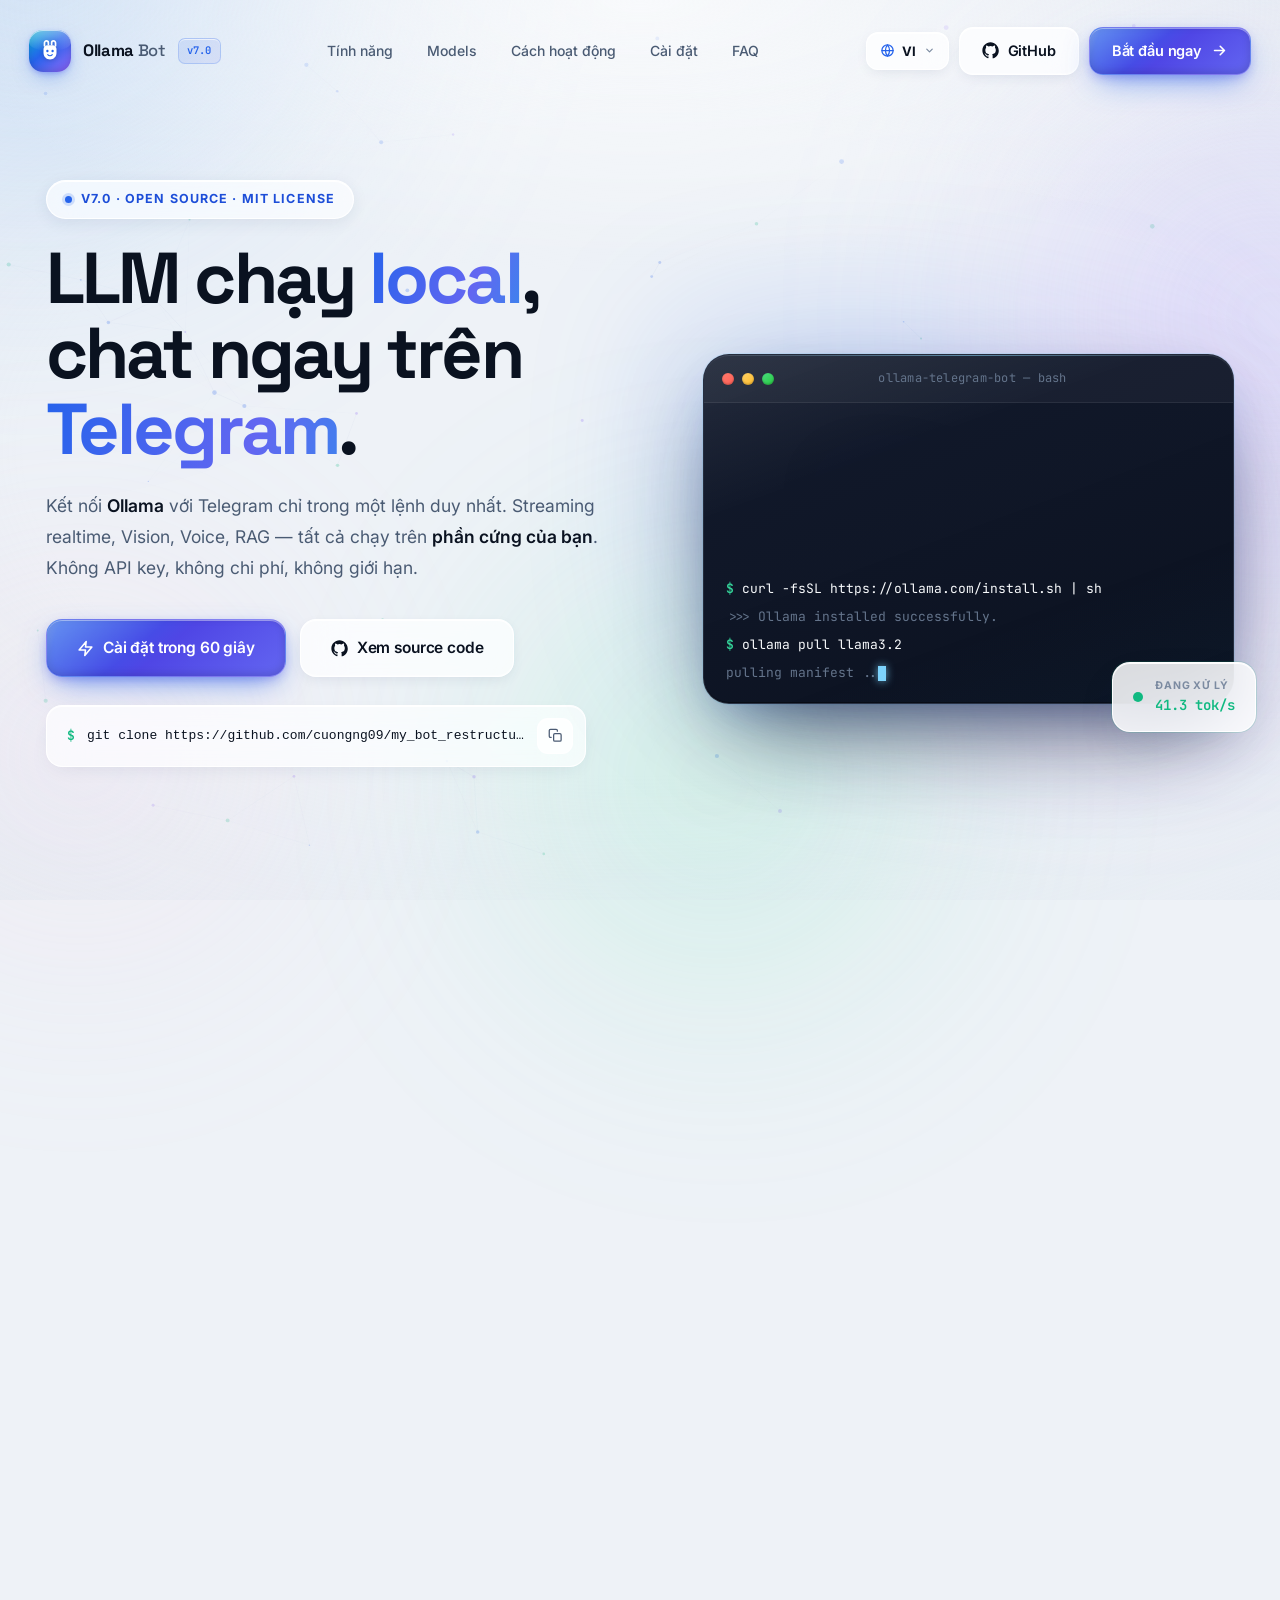
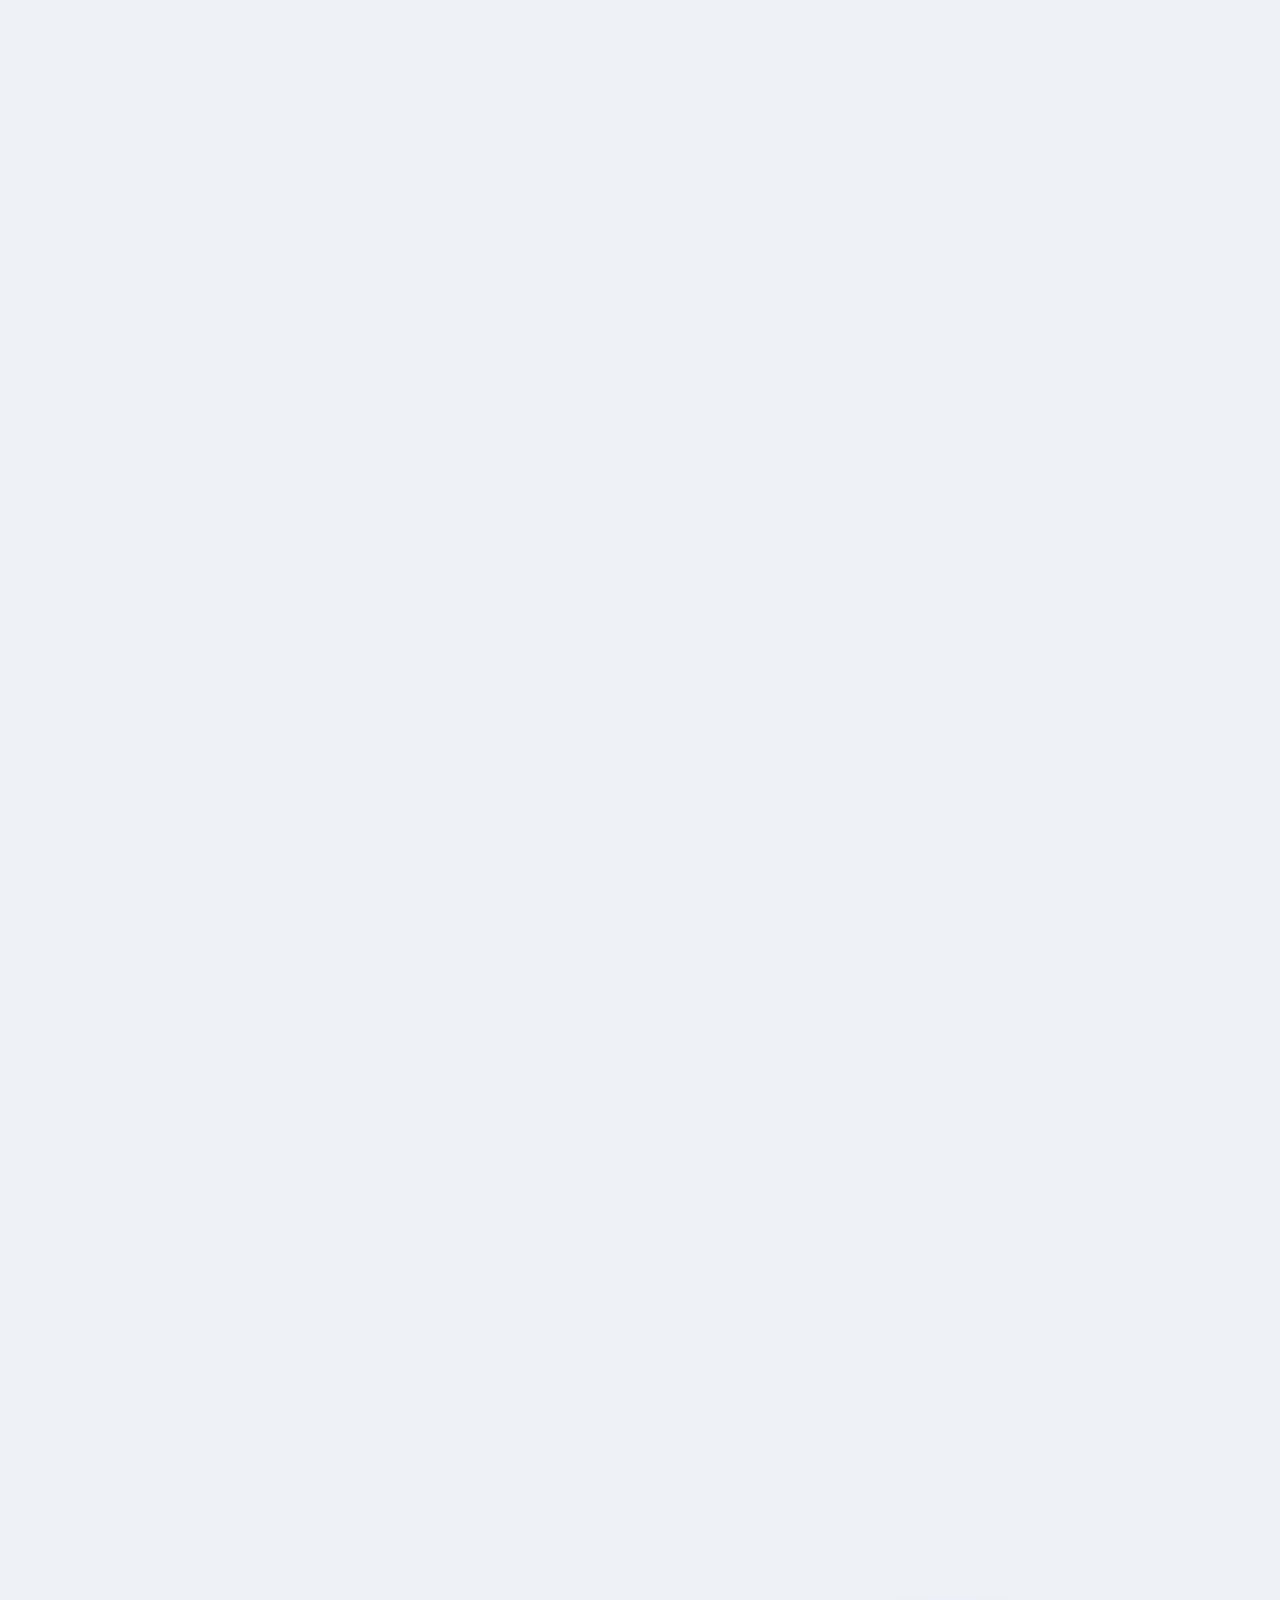
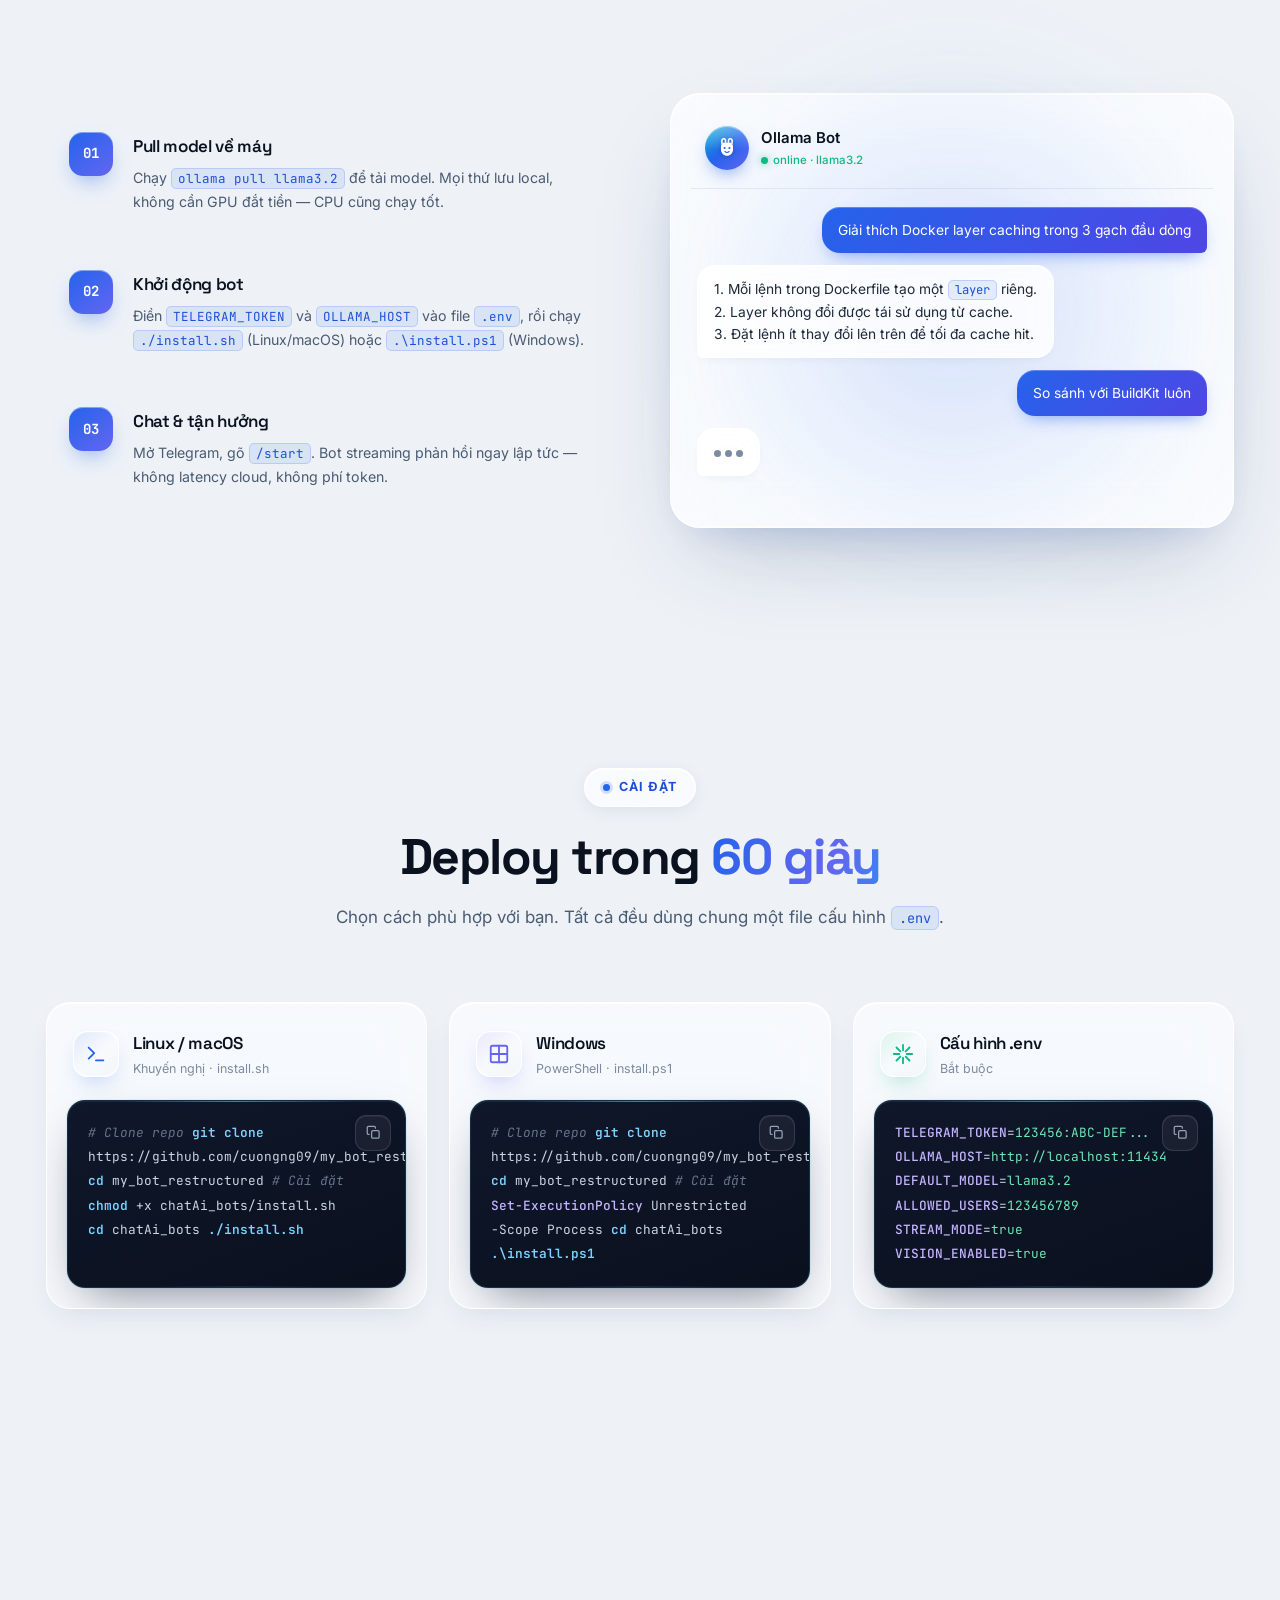
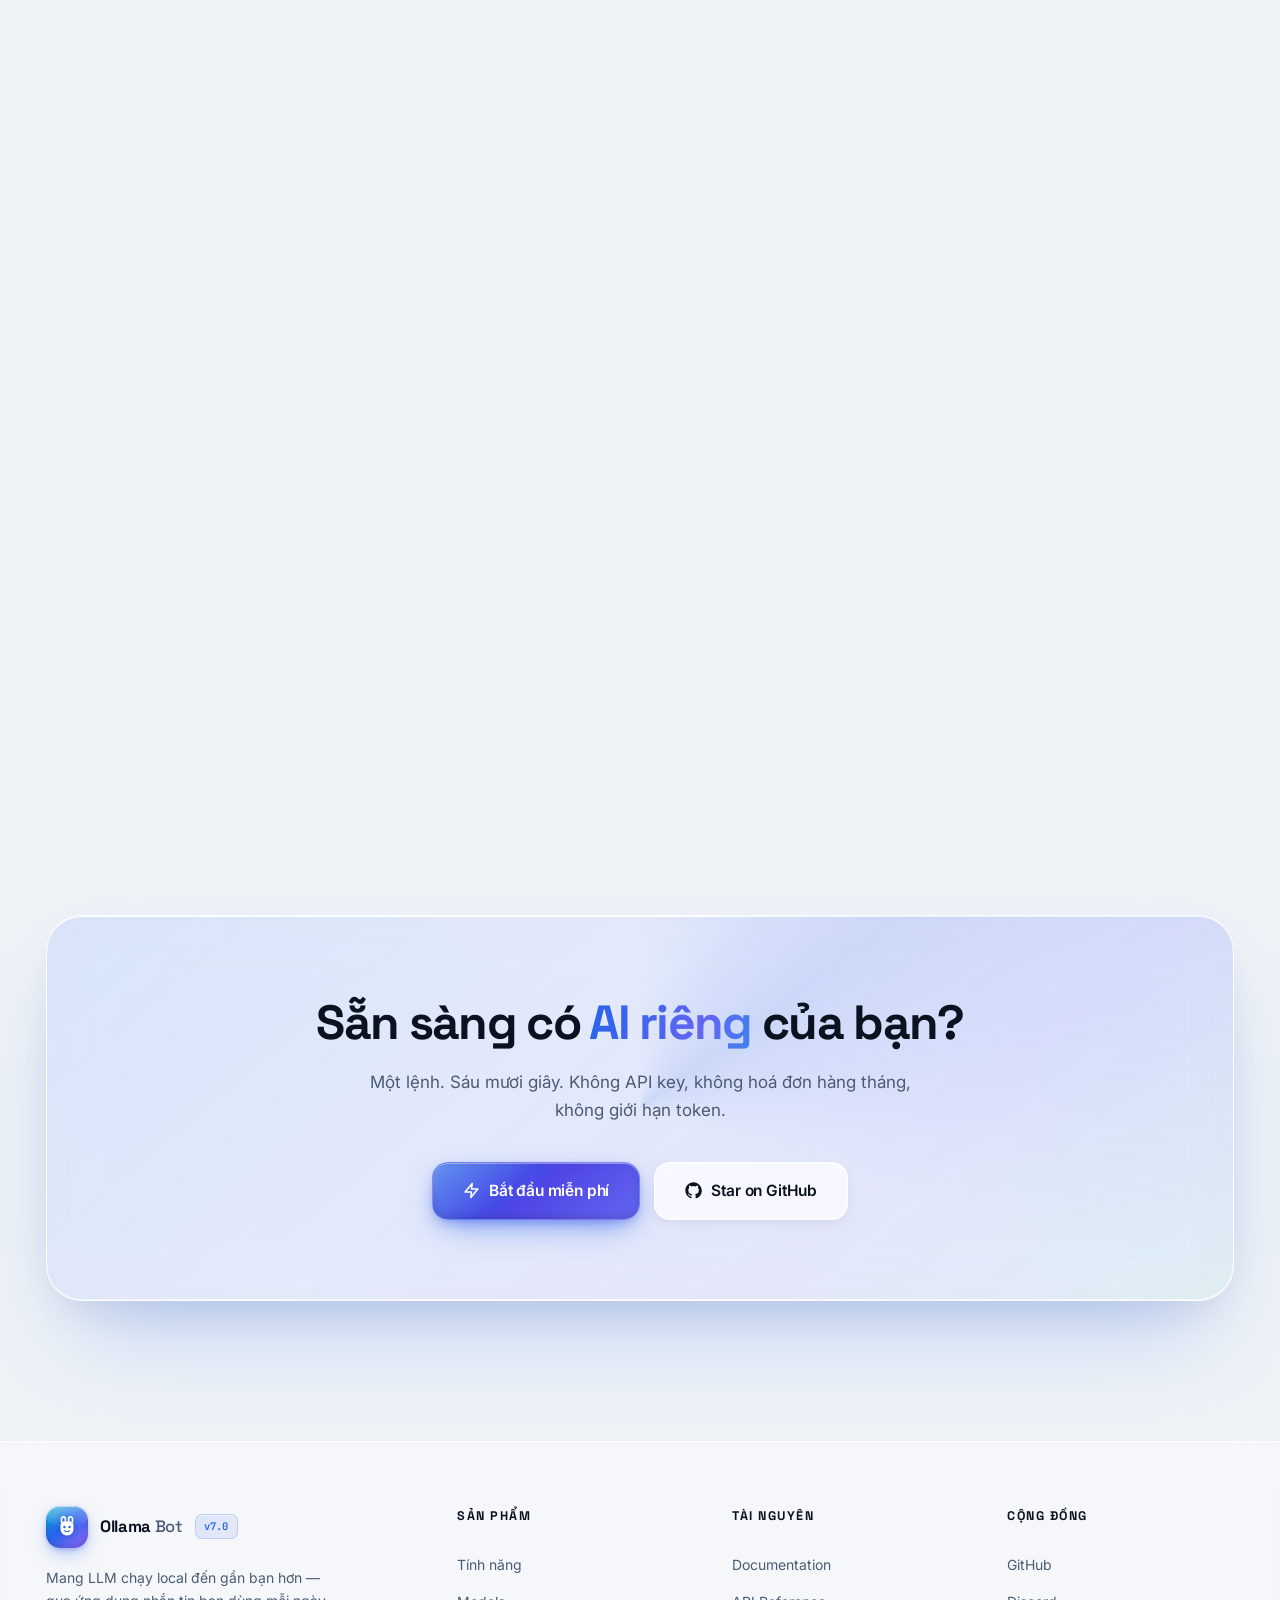
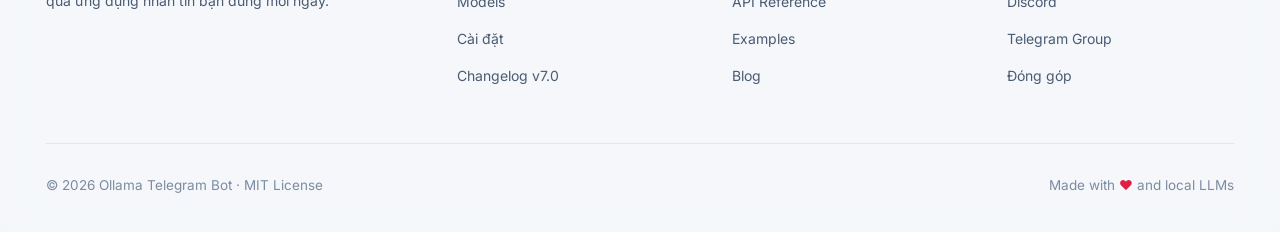
==== commit d9be6259: "update" ====
--- a/index.html
+++ b/index.html
@@ -32,15 +32,6 @@
   --muted:#4a5b73;
   --dim:#7c8ba1;
 
-  --glass-tint:rgba(255,255,255,0.55);
-  --glass-tint-strong:rgba(255,255,255,0.75);
-  --glass-tint-soft:rgba(255,255,255,0.35);
-  --glass-border:rgba(255,255,255,0.9);
-  --glass-border-soft:rgba(255,255,255,0.6);
-  --glass-shadow:0 8px 32px rgba(31,50,90,0.10), 0 2px 8px rgba(31,50,90,0.06);
-  --glass-shadow-lg:0 24px 60px -12px rgba(31,50,90,0.22), 0 8px 20px -8px rgba(31,50,90,0.12);
-  --glass-inner:inset 0 1px 0 rgba(255,255,255,0.95), inset 0 -1px 0 rgba(255,255,255,0.4);
-
   --code-bg:linear-gradient(160deg,#0f172a 0%,#0a101e 100%);
   --code-border:rgba(56,189,248,0.16);
   --code-glow:0 20px 50px -18px rgba(15,23,42,0.55), 0 0 0 1px rgba(56,189,248,0.10), inset 0 1px 0 rgba(255,255,255,0.06);
@@ -114,26 +105,10 @@
   z-index:0;pointer-events:none;opacity:.55;
   will-change:transform;
 }
-.blob-1{
-  width:680px;height:680px;top:-300px;left:-200px;
-  background:radial-gradient(circle at 30% 30%,#93c5fd,transparent 65%);
-  animation:blobFloat1 24s ease-in-out infinite;
-}
-.blob-2{
-  width:600px;height:600px;top:8%;right:-240px;
-  background:radial-gradient(circle at 60% 40%,#c4b5fd,transparent 65%);
-  animation:blobFloat2 28s ease-in-out infinite;
-}
-.blob-3{
-  width:560px;height:560px;bottom:-160px;left:38%;
-  background:radial-gradient(circle at 40% 50%,#6ee7b7,transparent 68%);
-  opacity:.35;animation:blobFloat3 32s ease-in-out infinite;
-}
-.blob-4{
-  width:520px;height:520px;top:55%;left:-180px;
-  background:radial-gradient(circle at 50% 50%,#fbcfe8,transparent 70%);
-  opacity:.3;animation:blobFloat2 26s ease-in-out infinite reverse;
-}
+.blob-1{width:680px;height:680px;top:-300px;left:-200px;background:radial-gradient(circle at 30% 30%,#93c5fd,transparent 65%);animation:blobFloat1 24s ease-in-out infinite;}
+.blob-2{width:600px;height:600px;top:8%;right:-240px;background:radial-gradient(circle at 60% 40%,#c4b5fd,transparent 65%);animation:blobFloat2 28s ease-in-out infinite;}
+.blob-3{width:560px;height:560px;bottom:-160px;left:38%;background:radial-gradient(circle at 40% 50%,#6ee7b7,transparent 68%);opacity:.35;animation:blobFloat3 32s ease-in-out infinite;}
+.blob-4{width:520px;height:520px;top:55%;left:-180px;background:radial-gradient(circle at 50% 50%,#fbcfe8,transparent 70%);opacity:.3;animation:blobFloat2 26s ease-in-out infinite reverse;}
 @keyframes blobFloat1{0%,100%{transform:translate(0,0) scale(1)}50%{transform:translate(120px,90px) scale(1.15)}}
 @keyframes blobFloat2{0%,100%{transform:translate(0,0) scale(1)}50%{transform:translate(-100px,110px) scale(1.1)}}
 @keyframes blobFloat3{0%,100%{transform:translate(0,0) scale(1)}50%{transform:translate(80px,-90px) scale(1.18)}}
@@ -178,6 +153,11 @@
   margin-bottom:18px;color:var(--text);
 }
 .sec-sub{color:var(--muted);font-size:17px;line-height:1.7}
+.sec-sub code{
+  font-family:var(--mono);font-size:.8em;
+  background:rgba(37,99,235,.1);border:1px solid rgba(37,99,235,.18);
+  padding:2px 7px;border-radius:6px;color:var(--primary-dark);
+}
 
 .grad-text{
   background:linear-gradient(110deg,#2563eb 0%,#6366f1 30%,#0ea5e9 60%,#8b5cf6 90%,#2563eb 100%);
@@ -188,6 +168,9 @@
 }
 @keyframes shine{to{background-position:250% center}}
 
+/* ============================================================
+   NAVBAR
+============================================================ */
 .nav{
   position:fixed;top:14px;left:50%;transform:translateX(-50%);
   z-index:100;width:calc(100% - 32px);max-width:var(--maxw);
@@ -209,11 +192,11 @@
     inset 0 1px 0 rgba(255,255,255,.95),
     inset 0 -1px 0 rgba(255,255,255,.35);
 }
-.nav-inner{display:flex;align-items:center;justify-content:space-between;gap:20px}
+.nav-inner{display:flex;align-items:center;justify-content:space-between;gap:16px}
 
 .logo{display:flex;align-items:center;gap:12px;font-family:var(--display);font-weight:700;font-size:16.5px;letter-spacing:-.02em;color:var(--text)}
 .logo-mark{
-  width:40px;height:40px;border-radius:13px;
+  width:42px;height:42px;border-radius:14px;
   display:grid;place-items:center;
   background:linear-gradient(140deg,#06b6d4,#2563eb 45%,#6366f1 75%,#8b5cf6);
   box-shadow:
@@ -227,9 +210,10 @@
 .logo-mark::after{
   content:'';position:absolute;top:0;left:0;right:0;height:50%;
   background:linear-gradient(180deg,rgba(255,255,255,.4),transparent);
-  border-radius:13px 13px 50% 50%;
-}
-.logo-mark svg{width:21px;height:21px;color:#fff;position:relative;z-index:1}
+  border-radius:14px 14px 50% 50%;
+  pointer-events:none;
+}
+.logo-mark svg{width:26px;height:26px;position:relative;z-index:1;filter:drop-shadow(0 1px 2px rgba(0,0,0,.15))}
 .logo-ver{
   font-family:var(--mono);font-size:10.5px;font-weight:600;
   padding:3px 8px;border-radius:7px;
@@ -253,6 +237,72 @@
 
 .nav-cta{display:flex;align-items:center;gap:10px}
 
+/* ============================================================
+   LANGUAGE SWITCHER
+============================================================ */
+.lang-switcher{position:relative}
+.lang-btn{
+  display:flex;align-items:center;gap:7px;
+  padding:10px 13px;border-radius:12px;
+  background:rgba(255,255,255,.75);
+  border:1px solid rgba(255,255,255,.95);
+  color:var(--text);
+  font-size:13px;font-weight:700;letter-spacing:.02em;
+  backdrop-filter:blur(20px) saturate(180%);
+  -webkit-backdrop-filter:blur(20px) saturate(180%);
+  box-shadow:
+    0 4px 14px -4px rgba(31,50,90,.12),
+    inset 0 1px 0 rgba(255,255,255,.95);
+  transition:all .3s var(--ease);
+}
+.lang-btn:hover{background:#fff;transform:translateY(-1px);box-shadow:0 8px 20px -6px rgba(37,99,235,.25), inset 0 1px 0 rgba(255,255,255,1)}
+.lang-btn .globe{width:15px;height:15px;color:var(--primary)}
+.lang-btn .chev{width:11px;height:11px;color:var(--dim);transition:transform .3s var(--ease)}
+.lang-switcher.open .lang-btn .chev{transform:rotate(180deg)}
+.lang-switcher.open .lang-btn{background:#fff;border-color:rgba(37,99,235,.25)}
+
+.lang-menu{
+  position:absolute;top:calc(100% + 10px);right:0;
+  min-width:180px;padding:8px;
+  border-radius:16px;
+  background:rgba(255,255,255,.9);
+  backdrop-filter:blur(30px) saturate(190%);
+  -webkit-backdrop-filter:blur(30px) saturate(190%);
+  border:1px solid rgba(255,255,255,.95);
+  box-shadow:
+    0 24px 60px -16px rgba(31,50,90,.25),
+    inset 0 1px 0 rgba(255,255,255,.95);
+  opacity:0;transform:translateY(-8px) scale(.96);
+  pointer-events:none;
+  transition:.3s var(--ease);
+  transform-origin:top right;
+  z-index:120;
+}
+.lang-switcher.open .lang-menu{opacity:1;transform:none;pointer-events:auto}
+.lang-opt{
+  display:flex;align-items:center;gap:10px;width:100%;
+  padding:10px 12px;border-radius:10px;
+  font-size:13.5px;font-weight:500;color:var(--text);
+  text-align:left;transition:.25s var(--ease);
+}
+.lang-opt:hover{background:rgba(37,99,235,.08);color:var(--primary)}
+.lang-opt.active{
+  background:rgba(37,99,235,.1);color:var(--primary);font-weight:700;
+  box-shadow:inset 0 1px 0 rgba(255,255,255,.8);
+}
+.lang-opt .flag{
+  font-size:15px;line-height:1;
+  width:22px;height:16px;border-radius:3px;
+  background:#fff;box-shadow:0 1px 2px rgba(0,0,0,.12);
+  display:grid;place-items:center;flex-shrink:0;
+}
+.lang-opt .flag em{font-style:normal;font-size:12px;line-height:1}
+.lang-opt .check{width:14px;height:14px;margin-left:auto;color:var(--primary);opacity:0;transition:.2s}
+.lang-opt.active .check{opacity:1}
+
+/* ============================================================
+   BUTTONS
+============================================================ */
 .btn{
   display:inline-flex;align-items:center;justify-content:center;gap:9px;
   padding:11px 22px;border-radius:14px;
@@ -345,10 +395,11 @@
 .mobile-menu a{padding:13px 16px;border-radius:12px;font-weight:500;color:var(--muted);transition:.25s}
 .mobile-menu a:hover{background:rgba(37,99,235,.08);color:var(--primary)}
 
+/* ============================================================
+   HERO
+============================================================ */
 .hero{padding-top:180px;padding-bottom:100px}
-.hero-grid{
-  display:grid;grid-template-columns:1.05fr .95fr;gap:70px;align-items:center;
-}
+.hero-grid{display:grid;grid-template-columns:1.05fr .95fr;gap:70px;align-items:center;}
 
 .hero h1{
   font-family:var(--display);
@@ -356,9 +407,7 @@
   font-weight:700;line-height:1.05;letter-spacing:-.04em;
   margin-bottom:24px;color:var(--text);
 }
-.hero p.lead{
-  color:var(--muted);font-size:17.5px;line-height:1.75;max-width:570px;margin-bottom:36px;
-}
+.hero p.lead{color:var(--muted);font-size:17.5px;line-height:1.75;max-width:570px;margin-bottom:36px;}
 .hero p.lead strong{color:var(--text);font-weight:600}
 
 .hero-actions{display:flex;flex-wrap:wrap;gap:14px;margin-bottom:28px}
@@ -510,6 +559,9 @@
 .float-badge .fb-label{font-size:10.5px;color:var(--dim);letter-spacing:.08em;text-transform:uppercase;font-weight:700}
 .float-badge .fb-val{font-family:var(--mono);font-size:14px;color:var(--emerald);font-weight:600}
 
+/* ============================================================
+   STATS
+============================================================ */
 .stats{padding:0 0 50px}
 .stats-grid{
   display:grid;grid-template-columns:repeat(4,1fr);
@@ -528,10 +580,7 @@
   content:'';position:absolute;top:0;left:0;right:0;height:1px;
   background:linear-gradient(90deg,transparent,rgba(255,255,255,1),transparent);
 }
-.stat{
-  padding:38px 26px;text-align:center;position:relative;
-  transition:.4s var(--ease);
-}
+.stat{padding:38px 26px;text-align:center;position:relative;transition:.4s var(--ease);}
 .stat:not(:last-child)::after{
   content:'';position:absolute;right:0;top:24%;height:52%;width:1px;
   background:linear-gradient(180deg,transparent,rgba(148,163,184,.35),transparent);
@@ -543,9 +592,10 @@
 }
 .stat-lbl{font-size:13px;color:var(--muted);font-weight:500}
 
-.features-grid{
-  display:grid;grid-template-columns:repeat(3,1fr);gap:24px;
-}
+/* ============================================================
+   FEATURES
+============================================================ */
+.features-grid{display:grid;grid-template-columns:repeat(3,1fr);gap:24px;}
 .card{
   position:relative;padding:32px 30px;border-radius:var(--radius);
   background:rgba(255,255,255,.55);
@@ -621,9 +671,10 @@
 .icon-box.amber{color:var(--amber);box-shadow:0 10px 22px -10px rgba(245,158,11,.45),inset 0 1px 0 rgba(255,255,255,1)}
 .icon-box.rose{color:var(--rose);box-shadow:0 10px 22px -10px rgba(244,63,94,.45),inset 0 1px 0 rgba(255,255,255,1)}
 
-.models-grid{
-  display:grid;grid-template-columns:repeat(4,1fr);gap:14px;
-}
+/* ============================================================
+   MODELS
+============================================================ */
+.models-grid{display:grid;grid-template-columns:repeat(4,1fr);gap:14px;}
 .model-chip{
   display:flex;align-items:center;gap:14px;
   padding:18px 20px;border-radius:18px;
@@ -665,6 +716,9 @@
 .model-name{font-family:var(--mono);font-size:13.5px;font-weight:600;color:var(--text);letter-spacing:-.01em}
 .model-meta{font-size:11.5px;color:var(--dim);font-weight:500}
 
+/* ============================================================
+   HOW IT WORKS
+============================================================ */
 .demo-grid{display:grid;grid-template-columns:1fr 1fr;gap:60px;align-items:center}
 
 .steps{display:flex;flex-direction:column;gap:10px}
@@ -734,7 +788,7 @@
   content:'';position:absolute;inset:0;border-radius:50%;
   background:linear-gradient(180deg,rgba(255,255,255,.35),transparent 55%);
 }
-.tg-avatar svg{width:22px;height:22px;color:#fff;position:relative;z-index:1}
+.tg-avatar svg{width:24px;height:24px;position:relative;z-index:1;filter:drop-shadow(0 1px 2px rgba(0,0,0,.2))}
 .tg-name{font-weight:600;font-size:15px;color:var(--text)}
 .tg-status{font-size:11.5px;color:var(--emerald);display:flex;align-items:center;gap:5px;font-weight:500}
 .tg-status::before{content:'';width:7px;height:7px;border-radius:50%;background:var(--emerald);box-shadow:0 0 8px rgba(16,185,129,.7)}
@@ -768,6 +822,9 @@
 .msg .typing-dots i:nth-child(3){animation-delay:.36s}
 @keyframes bounce{0%,60%,100%{transform:translateY(0);opacity:.45}30%{transform:translateY(-6px);opacity:1}}
 
+/* ============================================================
+   INSTALL
+============================================================ */
 .install-grid{display:grid;grid-template-columns:repeat(3,1fr);gap:22px}
 .install-card{
   border-radius:var(--radius);overflow:hidden;
@@ -855,6 +912,9 @@
   color:#34d399;
 }
 
+/* ============================================================
+   FAQ
+============================================================ */
 .faq-list{max-width:860px;margin:0 auto;display:flex;flex-direction:column;gap:14px}
 .faq-item{
   border-radius:20px;
@@ -909,7 +969,7 @@
   transition:max-height .5s var(--ease), padding .4s var(--ease);
   padding:0 26px;
 }
-.faq-item.open .faq-a{max-height:400px;padding-bottom:24px}
+.faq-item.open .faq-a{max-height:500px;padding-bottom:24px}
 .faq-a p{font-size:14.5px;color:var(--muted);line-height:1.78}
 .faq-a code{
   font-family:var(--mono);font-size:12.5px;
@@ -917,6 +977,9 @@
   padding:1px 6px;border-radius:5px;color:var(--primary-dark);
 }
 
+/* ============================================================
+   CTA
+============================================================ */
 .cta-panel{
   position:relative;border-radius:36px;overflow:hidden;
   padding:80px 52px;text-align:center;
@@ -948,6 +1011,9 @@
 .cta-panel p{color:var(--muted);font-size:17px;max-width:580px;margin:0 auto 38px;position:relative}
 .cta-actions{display:flex;gap:14px;justify-content:center;flex-wrap:wrap;position:relative}
 
+/* ============================================================
+   FOOTER
+============================================================ */
 footer{
   position:relative;z-index:2;
   border-top:1px solid rgba(255,255,255,.7);
@@ -975,18 +1041,17 @@
 .footer-bottom .heart{color:#e11d48;display:inline-block;animation:heartbeat 1.4s ease-in-out infinite}
 @keyframes heartbeat{0%,100%{transform:scale(1)}15%,45%{transform:scale(1.2)}30%{transform:scale(1)}}
 
+/* ============================================================
+   REVEAL
+============================================================ */
 .reveal{opacity:0;transform:translateY(40px);transition:opacity 1s var(--ease),transform 1s var(--ease)}
 .reveal.in{opacity:1;transform:none}
-
 .reveal-left{opacity:0;transform:translateX(-50px);transition:opacity 1s var(--ease),transform 1s var(--ease)}
 .reveal-left.in{opacity:1;transform:none}
-
 .reveal-right{opacity:0;transform:translateX(50px);transition:opacity 1s var(--ease),transform 1s var(--ease)}
 .reveal-right.in{opacity:1;transform:none}
-
 .reveal-scale{opacity:0;transform:scale(.92);transition:opacity 1s var(--ease),transform 1s var(--ease)}
 .reveal-scale.in{opacity:1;transform:none}
-
 .stagger > *{opacity:0;transform:translateY(30px);transition:opacity .8s var(--ease),transform .8s var(--ease)}
 .stagger.in > *{opacity:1;transform:none}
 .stagger.in > *:nth-child(1){transition-delay:.05s}
@@ -997,9 +1062,11 @@
 .stagger.in > *:nth-child(6){transition-delay:.40s}
 .stagger.in > *:nth-child(7){transition-delay:.47s}
 .stagger.in > *:nth-child(8){transition-delay:.54s}
-
 .parallax{will-change:transform;transition:transform .15s linear}
 
+/* ============================================================
+   RESPONSIVE
+============================================================ */
 @media (max-width:1080px){
   .hero-grid{grid-template-columns:1fr;gap:60px}
   .hero{padding-top:150px}
@@ -1037,6 +1104,8 @@
   .stat:last-child{border-bottom:none}
   .cta-panel{padding:50px 22px;border-radius:28px}
   .card{padding:26px 24px}
+  .lang-btn .chev{display:none}
+  .lang-btn{padding:10px 11px}
 }
 @media (prefers-reduced-motion:reduce){
   *,*::before,*::after{animation-duration:.001ms!important;animation-iteration-count:1!important;transition-duration:.001ms!important}
@@ -1048,10 +1117,8 @@
 </head>
 <body>
 
-<!-- SCROLL PROGRESS -->
 <div class="scroll-progress" id="scrollProgress"></div>
 
-<!-- BACKGROUND -->
 <canvas id="bg-canvas"></canvas>
 <div class="liquid-blob blob-1"></div>
 <div class="liquid-blob blob-2"></div>
@@ -1067,9 +1134,18 @@
   <div class="nav-inner">
     <a href="#" class="logo">
       <span class="logo-mark">
-        <svg viewBox="0 0 24 24" fill="none" stroke="currentColor" stroke-width="2" stroke-linecap="round" stroke-linejoin="round">
-          <path d="M12 2 4 6v6c0 5 3.4 8.8 8 10 4.6-1.2 8-5 8-10V6l-8-4Z"/>
-          <path d="m9 12 2 2 4-4"/>
+        <!-- NEW LLAMA-BOT LOGO -->
+        <svg viewBox="0 0 40 40" fill="none" aria-hidden="true">
+          <!-- Ears -->
+          <path d="M11.5 12V7.5a3 3 0 0 1 6 0V10" stroke="#fff" stroke-width="2.6" stroke-linecap="round" stroke-linejoin="round"/>
+          <path d="M28.5 12V7.5a3 3 0 0 0-6 0V10" stroke="#fff" stroke-width="2.6" stroke-linecap="round" stroke-linejoin="round"/>
+          <!-- Head -->
+          <path d="M10 17c0-3.3 2.7-6 6-6h8c3.3 0 6 2.7 6 6v6c0 5.5-4.5 10-10 10s-10-4.5-10-10v-6Z" fill="#fff"/>
+          <!-- Eyes -->
+          <circle cx="16" cy="20" r="1.8" fill="#2563eb"/>
+          <circle cx="24" cy="20" r="1.8" fill="#2563eb"/>
+          <!-- Smile -->
+          <path d="M16.5 25.5c1 1.2 2.2 1.8 3.5 1.8s2.5-.6 3.5-1.8" stroke="#2563eb" stroke-width="1.8" stroke-linecap="round"/>
         </svg>
       </span>
       <span>Ollama<span style="color:var(--muted);font-weight:500"> Bot</span></span>
@@ -1077,20 +1153,45 @@
     </a>
 
     <nav class="nav-links" id="navLinks">
-      <a href="#features">Tính năng</a>
-      <a href="#models">Models</a>
-      <a href="#how">Cách hoạt động</a>
-      <a href="#install">Cài đặt</a>
-      <a href="#faq">FAQ</a>
+      <a href="#features" data-i18n="nav.features">Tính năng</a>
+      <a href="#models" data-i18n="nav.models">Models</a>
+      <a href="#how" data-i18n="nav.how">Cách hoạt động</a>
+      <a href="#install" data-i18n="nav.install">Cài đặt</a>
+      <a href="#faq" data-i18n="nav.faq">FAQ</a>
     </nav>
 
     <div class="nav-cta">
+      <!-- LANGUAGE SWITCHER -->
+      <div class="lang-switcher" id="langSwitcher">
+        <button class="lang-btn" id="langBtn" aria-label="Language" aria-haspopup="true" aria-expanded="false">
+          <svg class="globe" viewBox="0 0 24 24" fill="none" stroke="currentColor" stroke-width="2" stroke-linecap="round" stroke-linejoin="round">
+            <circle cx="12" cy="12" r="9"/>
+            <path d="M3 12h18"/>
+            <path d="M12 3a14 14 0 0 1 0 18 14 14 0 0 1 0-18Z"/>
+          </svg>
+          <span id="langCurrent">VI</span>
+          <svg class="chev" viewBox="0 0 24 24" fill="none" stroke="currentColor" stroke-width="2.6" stroke-linecap="round" stroke-linejoin="round"><path d="m6 9 6 6 6-6"/></svg>
+        </button>
+        <div class="lang-menu" id="langMenu" role="menu">
+          <button class="lang-opt active" data-lang="vi" role="menuitem">
+            <span class="flag"><em>🇻🇳</em></span>
+            <span>Tiếng Việt</span>
+            <svg class="check" viewBox="0 0 24 24" fill="none" stroke="currentColor" stroke-width="3" stroke-linecap="round" stroke-linejoin="round"><path d="M20 6 9 17l-5-5"/></svg>
+          </button>
+          <button class="lang-opt" data-lang="en" role="menuitem">
+            <span class="flag"><em>🇬🇧</em></span>
+            <span>English</span>
+            <svg class="check" viewBox="0 0 24 24" fill="none" stroke="currentColor" stroke-width="3" stroke-linecap="round" stroke-linejoin="round"><path d="M20 6 9 17l-5-5"/></svg>
+          </button>
+        </div>
+      </div>
+
       <a href="https://github.com/cuongng09/my_bot_restructured" target="_blank" rel="noopener" class="btn btn-ghost">
         <svg viewBox="0 0 24 24" fill="currentColor"><path d="M12 .5C5.7.5.5 5.7.5 12c0 5.1 3.3 9.4 7.9 10.9.6.1.8-.2.8-.6v-2c-3.2.7-3.9-1.5-3.9-1.5-.5-1.3-1.3-1.7-1.3-1.7-1-.7.1-.7.1-.7 1.2.1 1.8 1.2 1.8 1.2 1 1.8 2.7 1.3 3.4 1 .1-.8.4-1.3.7-1.6-2.6-.3-5.3-1.3-5.3-5.8 0-1.3.5-2.3 1.2-3.1-.1-.3-.5-1.5.1-3.1 0 0 1-.3 3.2 1.2a11 11 0 0 1 5.8 0c2.2-1.5 3.2-1.2 3.2-1.2.6 1.6.2 2.8.1 3.1.8.8 1.2 1.8 1.2 3.1 0 4.5-2.7 5.5-5.3 5.8.4.4.8 1.1.8 2.2v3.3c0 .4.2.7.8.6 4.6-1.5 7.9-5.8 7.9-10.9C23.5 5.7 18.3.5 12 .5Z"/></svg>
         <span>GitHub</span>
       </a>
       <a href="#install" class="btn btn-primary">
-        <span>Bắt đầu ngay</span>
+        <span data-i18n="nav.cta">Bắt đầu ngay</span>
         <svg viewBox="0 0 24 24" fill="none" stroke="currentColor" stroke-width="2.2" stroke-linecap="round" stroke-linejoin="round"><path d="M5 12h14M13 6l6 6-6 6"/></svg>
       </a>
       <button class="burger" id="burger" aria-label="Menu"><span></span></button>
@@ -1098,11 +1199,11 @@
   </div>
 
   <div class="mobile-menu" id="mobileMenu">
-    <a href="#features">Tính năng</a>
-    <a href="#models">Models</a>
-    <a href="#how">Cách hoạt động</a>
-    <a href="#install">Cài đặt</a>
-    <a href="#faq">FAQ</a>
+    <a href="#features" data-i18n="nav.features">Tính năng</a>
+    <a href="#models" data-i18n="nav.models">Models</a>
+    <a href="#how" data-i18n="nav.how">Cách hoạt động</a>
+    <a href="#install" data-i18n="nav.install">Cài đặt</a>
+    <a href="#faq" data-i18n="nav.faq">FAQ</a>
     <a href="https://github.com/cuongng09/my_bot_restructured" target="_blank" rel="noopener" style="color:var(--primary);font-weight:600">GitHub →</a>
   </div>
 </header>
@@ -1115,15 +1216,15 @@
       <div class="hero-copy">
         <div class="eyebrow reveal">
           <span class="dot"></span>
-          v7.0 · Open Source · MIT License
+          <span data-i18n="hero.badge">v7.0 · Open Source · MIT License</span>
         </div>
 
-        <h1 class="reveal" style="transition-delay:.08s">
+        <h1 class="reveal" style="transition-delay:.08s" data-i18n-html="hero.title">
           LLM chạy <span class="grad-text">local</span>,<br>
           chat ngay trên <span class="grad-text">Telegram</span>.
         </h1>
 
-        <p class="lead reveal" style="transition-delay:.16s">
+        <p class="lead reveal" style="transition-delay:.16s" data-i18n-html="hero.lead">
           Kết nối <strong>Ollama</strong> với Telegram chỉ trong một lệnh duy nhất.
           Streaming realtime, Vision, Voice, RAG — tất cả chạy trên <strong>phần cứng của bạn</strong>.
           Không API key, không chi phí, không giới hạn.
@@ -1132,11 +1233,11 @@
         <div class="hero-actions reveal" style="transition-delay:.24s">
           <a href="#install" class="btn btn-primary btn-lg">
             <svg viewBox="0 0 24 24" fill="none" stroke="currentColor" stroke-width="2.2" stroke-linecap="round" stroke-linejoin="round"><path d="M13 2 3 14h9l-1 8 10-12h-9l1-8Z"/></svg>
-            <span>Cài đặt trong 60 giây</span>
+            <span data-i18n="hero.cta1">Cài đặt trong 60 giây</span>
           </a>
           <a href="https://github.com/cuongng09/my_bot_restructured" target="_blank" rel="noopener" class="btn btn-ghost btn-lg">
             <svg viewBox="0 0 24 24" fill="currentColor"><path d="M12 .5C5.7.5.5 5.7.5 12c0 5.1 3.3 9.4 7.9 10.9.6.1.8-.2.8-.6v-2c-3.2.7-3.9-1.5-3.9-1.5-.5-1.3-1.3-1.7-1.3-1.7-1-.7.1-.7.1-.7 1.2.1 1.8 1.2 1.8 1.2 1 1.8 2.7 1.3 3.4 1 .1-.8.4-1.3.7-1.6-2.6-.3-5.3-1.3-5.3-5.8 0-1.3.5-2.3 1.2-3.1-.1-.3-.5-1.5.1-3.1 0 0 1-.3 3.2 1.2a11 11 0 0 1 5.8 0c2.2-1.5 3.2-1.2 3.2-1.2.6 1.6.2 2.8.1 3.1.8.8 1.2 1.8 1.2 3.1 0 4.5-2.7 5.5-5.3 5.8.4.4.8 1.1.8 2.2v3.3c0 .4.2.7.8.6 4.6-1.5 7.9-5.8 7.9-10.9C23.5 5.7 18.3.5 12 .5Z"/></svg>
-            <span>Xem source code</span>
+            <span data-i18n="hero.cta2">Xem source code</span>
           </a>
         </div>
 
@@ -1153,19 +1254,18 @@
         </div>
 
         <div class="hero-tags reveal" style="transition-delay:.40s">
-          <span class="tag"><svg viewBox="0 0 24 24" fill="none" stroke="currentColor" stroke-width="2.4" stroke-linecap="round" stroke-linejoin="round"><path d="M20 6 9 17l-5-5"/></svg>20+ model</span>
-          <span class="tag"><svg viewBox="0 0 24 24" fill="none" stroke="currentColor" stroke-width="2.4" stroke-linecap="round" stroke-linejoin="round"><path d="M20 6 9 17l-5-5"/></svg>Streaming realtime</span>
-          <span class="tag"><svg viewBox="0 0 24 24" fill="none" stroke="currentColor" stroke-width="2.4" stroke-linecap="round" stroke-linejoin="round"><path d="M20 6 9 17l-5-5"/></svg>Vision &amp; Voice</span>
-          <span class="tag"><svg viewBox="0 0 24 24" fill="none" stroke="currentColor" stroke-width="2.4" stroke-linecap="round" stroke-linejoin="round"><path d="M20 6 9 17l-5-5"/></svg>1 lệnh cài đặt</span>
+          <span class="tag"><svg viewBox="0 0 24 24" fill="none" stroke="currentColor" stroke-width="2.4" stroke-linecap="round" stroke-linejoin="round"><path d="M20 6 9 17l-5-5"/></svg><span data-i18n="hero.tag1">20+ model</span></span>
+          <span class="tag"><svg viewBox="0 0 24 24" fill="none" stroke="currentColor" stroke-width="2.4" stroke-linecap="round" stroke-linejoin="round"><path d="M20 6 9 17l-5-5"/></svg><span data-i18n="hero.tag2">Streaming realtime</span></span>
+          <span class="tag"><svg viewBox="0 0 24 24" fill="none" stroke="currentColor" stroke-width="2.4" stroke-linecap="round" stroke-linejoin="round"><path d="M20 6 9 17l-5-5"/></svg><span data-i18n="hero.tag3">Vision &amp; Voice</span></span>
+          <span class="tag"><svg viewBox="0 0 24 24" fill="none" stroke="currentColor" stroke-width="2.4" stroke-linecap="round" stroke-linejoin="round"><path d="M20 6 9 17l-5-5"/></svg><span data-i18n="hero.tag4">1 lệnh cài đặt</span></span>
         </div>
       </div>
 
-      <!-- Terminal -->
       <div class="terminal-wrap reveal-scale" style="transition-delay:.3s">
         <div class="terminal" id="terminal3D">
           <div class="term-bar">
             <div class="term-dots"><i></i><i></i><i></i></div>
-            <div class="term-title">ollama-telegram-bot — bash</div>
+            <div class="term-title" data-i18n="hero.termTitle">ollama-telegram-bot — bash</div>
           </div>
           <div class="term-body" id="termBody"></div>
         </div>
@@ -1173,7 +1273,7 @@
         <div class="float-badge">
           <span class="ping"></span>
           <div>
-            <div class="fb-label">Đang xử lý</div>
+            <div class="fb-label" data-i18n="hero.processing">Đang xử lý</div>
             <div class="fb-val" id="tpsVal">42.7 tok/s</div>
           </div>
         </div>
@@ -1189,19 +1289,19 @@
     <div class="stats-grid reveal" data-parallax="0.04">
       <div class="stat">
         <div class="stat-num grad-text"><span class="counter" data-target="14.2" data-dec="1">0</span>k</div>
-        <div class="stat-lbl">GitHub Stars</div>
+        <div class="stat-lbl" data-i18n="stats.stars">GitHub Stars</div>
       </div>
       <div class="stat">
         <div class="stat-num grad-text"><span class="counter" data-target="20">0</span>+</div>
-        <div class="stat-lbl">Model được hỗ trợ</div>
+        <div class="stat-lbl" data-i18n="stats.models">Model được hỗ trợ</div>
       </div>
       <div class="stat">
         <div class="stat-num grad-text"><span class="counter" data-target="60">0</span>s</div>
-        <div class="stat-lbl">Thời gian cài đặt</div>
+        <div class="stat-lbl" data-i18n="stats.time">Thời gian cài đặt</div>
       </div>
       <div class="stat">
         <div class="stat-num grad-text"><span class="counter" data-target="100">0</span>%</div>
-        <div class="stat-lbl">Local &amp; riêng tư</div>
+        <div class="stat-lbl" data-i18n="stats.local">Local &amp; riêng tư</div>
       </div>
     </div>
   </div>
@@ -1211,61 +1311,47 @@
 <section id="features">
   <div class="container">
     <div class="sec-head reveal">
-      <div class="eyebrow"><span class="dot"></span>Tính năng</div>
-      <h2 class="sec-title">Mọi thứ bạn cần, <span class="grad-text">không thứ nào bạn không</span></h2>
-      <p class="sec-sub">Được xây dựng cho người dùng thật — nhanh, gọn, bảo mật và mở rộng được.</p>
+      <div class="eyebrow"><span class="dot"></span><span data-i18n="feat.eyebrow">Tính năng</span></div>
+      <h2 class="sec-title" data-i18n-html="feat.title">Mọi thứ bạn cần, <span class="grad-text">không thứ nào bạn không</span></h2>
+      <p class="sec-sub" data-i18n-html="feat.sub">Được xây dựng cho người dùng thật — nhanh, gọn, bảo mật và mở rộng được.</p>
     </div>
 
     <div class="features-grid stagger">
-
       <article class="card tilt">
-        <div class="icon-box">
-          <svg viewBox="0 0 24 24" fill="none" stroke="currentColor" stroke-width="2" stroke-linecap="round" stroke-linejoin="round"><path d="m13 2-3 8h6l-3 12"/><path d="M3 12h4M17 12h4"/></svg>
-        </div>
-        <h3>Streaming Realtime</h3>
-        <p>Phản hồi hiển thị từng token ngay khi model sinh ra, kèm chỉnh sửa message mượt mà. Không còn cảnh chờ đợi màn hình trắng.</p>
+        <div class="icon-box"><svg viewBox="0 0 24 24" fill="none" stroke="currentColor" stroke-width="2" stroke-linecap="round" stroke-linejoin="round"><path d="m13 2-3 8h6l-3 12"/><path d="M3 12h4M17 12h4"/></svg></div>
+        <h3 data-i18n="feat.1.t">Streaming Realtime</h3>
+        <p data-i18n-html="feat.1.d">Phản hồi hiển thị từng token ngay khi model sinh ra, kèm chỉnh sửa message mượt mà. Không còn cảnh chờ đợi màn hình trắng.</p>
       </article>
 
       <article class="card tilt">
-        <div class="icon-box indigo">
-          <svg viewBox="0 0 24 24" fill="none" stroke="currentColor" stroke-width="2" stroke-linecap="round" stroke-linejoin="round"><rect x="3" y="3" width="7" height="7" rx="1.5"/><rect x="14" y="3" width="7" height="7" rx="1.5"/><rect x="3" y="14" width="7" height="7" rx="1.5"/><rect x="14" y="14" width="7" height="7" rx="1.5"/></svg>
-        </div>
-        <h3>Đa Model Linh Hoạt</h3>
-        <p>Chuyển đổi giữa llama3.2, qwen2.5, mistral, gemma2, phi4 hay bất kỳ model nào trên Ollama chỉ với một dòng lệnh <code>/model</code>.</p>
+        <div class="icon-box indigo"><svg viewBox="0 0 24 24" fill="none" stroke="currentColor" stroke-width="2" stroke-linecap="round" stroke-linejoin="round"><rect x="3" y="3" width="7" height="7" rx="1.5"/><rect x="14" y="3" width="7" height="7" rx="1.5"/><rect x="3" y="14" width="7" height="7" rx="1.5"/><rect x="14" y="14" width="7" height="7" rx="1.5"/></svg></div>
+        <h3 data-i18n="feat.2.t">Đa Model Linh Hoạt</h3>
+        <p data-i18n-html="feat.2.d">Chuyển đổi giữa llama3.2, qwen2.5, mistral, gemma2, phi4 hay bất kỳ model nào trên Ollama chỉ với một dòng lệnh <code>/model</code>.</p>
       </article>
 
       <article class="card tilt">
-        <div class="icon-box emerald">
-          <svg viewBox="0 0 24 24" fill="none" stroke="currentColor" stroke-width="2" stroke-linecap="round" stroke-linejoin="round"><rect x="3" y="3" width="18" height="18" rx="3"/><circle cx="9" cy="9" r="2"/><path d="m21 15-4.5-4.5L7 21"/></svg>
-        </div>
-        <h3>Vision &amp; Phân tích ảnh</h3>
-        <p>Gửi ảnh trực tiếp trong chat, bot tự động nhận diện và phân tích bằng các model đa phương thức như LLaVA, Qwen2-VL hay Gemma3.</p>
+        <div class="icon-box emerald"><svg viewBox="0 0 24 24" fill="none" stroke="currentColor" stroke-width="2" stroke-linecap="round" stroke-linejoin="round"><rect x="3" y="3" width="18" height="18" rx="3"/><circle cx="9" cy="9" r="2"/><path d="m21 15-4.5-4.5L7 21"/></svg></div>
+        <h3 data-i18n="feat.3.t">Vision &amp; Phân tích ảnh</h3>
+        <p data-i18n-html="feat.3.d">Gửi ảnh trực tiếp trong chat, bot tự động nhận diện và phân tích bằng các model đa phương thức như LLaVA, Qwen2-VL hay Gemma3.</p>
       </article>
 
       <article class="card tilt">
-        <div class="icon-box violet">
-          <svg viewBox="0 0 24 24" fill="none" stroke="currentColor" stroke-width="2" stroke-linecap="round" stroke-linejoin="round"><path d="M12 2a3 3 0 0 0-3 3v7a3 3 0 0 0 6 0V5a3 3 0 0 0-3-3Z"/><path d="M19 10v2a7 7 0 0 1-14 0v-2M12 19v3"/></svg>
-        </div>
-        <h3>Voice &amp; Speech-to-Text</h3>
-        <p>Nhắn tin thoại được chuyển thành văn bản tự động qua Whisper local, rồi trả lời bằng giọng nói với Piper TTS. Rảnh tay hoàn toàn.</p>
+        <div class="icon-box violet"><svg viewBox="0 0 24 24" fill="none" stroke="currentColor" stroke-width="2" stroke-linecap="round" stroke-linejoin="round"><path d="M12 2a3 3 0 0 0-3 3v7a3 3 0 0 0 6 0V5a3 3 0 0 0-3-3Z"/><path d="M19 10v2a7 7 0 0 1-14 0v-2M12 19v3"/></svg></div>
+        <h3 data-i18n="feat.4.t">Voice &amp; Speech-to-Text</h3>
+        <p data-i18n-html="feat.4.d">Nhắn tin thoại được chuyển thành văn bản tự động qua Whisper local, rồi trả lời bằng giọng nói với Piper TTS. Rảnh tay hoàn toàn.</p>
       </article>
 
       <article class="card tilt">
-        <div class="icon-box amber">
-          <svg viewBox="0 0 24 24" fill="none" stroke="currentColor" stroke-width="2" stroke-linecap="round" stroke-linejoin="round"><path d="M4 19.5A2.5 2.5 0 0 1 6.5 17H20"/><path d="M6.5 2H20v20H6.5A2.5 2.5 0 0 1 4 19.5v-15A2.5 2.5 0 0 1 6.5 2Z"/></svg>
-        </div>
-        <h3>RAG &amp; Knowledge Base</h3>
-        <p>Nhúng tài liệu PDF, Markdown, code vào vector store local (ChromaDB). Bot trả lời dựa trên chính dữ liệu của bạn, kèm trích dẫn nguồn.</p>
+        <div class="icon-box amber"><svg viewBox="0 0 24 24" fill="none" stroke="currentColor" stroke-width="2" stroke-linecap="round" stroke-linejoin="round"><path d="M4 19.5A2.5 2.5 0 0 1 6.5 17H20"/><path d="M6.5 2H20v20H6.5A2.5 2.5 0 0 1 4 19.5v-15A2.5 2.5 0 0 1 6.5 2Z"/></svg></div>
+        <h3 data-i18n="feat.5.t">RAG &amp; Knowledge Base</h3>
+        <p data-i18n-html="feat.5.d">Nhúng tài liệu PDF, Markdown, code vào vector store local (ChromaDB). Bot trả lời dựa trên chính dữ liệu của bạn, kèm trích dẫn nguồn.</p>
       </article>
 
       <article class="card tilt">
-        <div class="icon-box rose">
-          <svg viewBox="0 0 24 24" fill="none" stroke="currentColor" stroke-width="2" stroke-linecap="round" stroke-linejoin="round"><rect x="3" y="11" width="18" height="11" rx="2"/><path d="M7 11V7a5 5 0 0 1 10 0v4"/></svg>
-        </div>
-        <h3>Bảo mật &amp; Riêng tư</h3>
-        <p>Whitelist user/group, rate limiting, mã hoá token. Toàn bộ hội thoại nằm trong SQLite của bạn — không một byte nào rời khỏi máy.</p>
+        <div class="icon-box rose"><svg viewBox="0 0 24 24" fill="none" stroke="currentColor" stroke-width="2" stroke-linecap="round" stroke-linejoin="round"><rect x="3" y="11" width="18" height="11" rx="2"/><path d="M7 11V7a5 5 0 0 1 10 0v4"/></svg></div>
+        <h3 data-i18n="feat.6.t">Bảo mật &amp; Riêng tư</h3>
+        <p data-i18n-html="feat.6.d">Whitelist user/group, rate limiting, mã hoá token. Toàn bộ hội thoại nằm trong SQLite của bạn — không một byte nào rời khỏi máy.</p>
       </article>
-
     </div>
   </div>
 </section>
@@ -1274,9 +1360,9 @@
 <section id="models">
   <div class="container">
     <div class="sec-head reveal">
-      <div class="eyebrow"><span class="dot"></span>Model Registry</div>
-      <h2 class="sec-title">Chơi với <span class="grad-text">mọi model</span> bạn thích</h2>
-      <p class="sec-sub">Bot tự động phát hiện model đã pull trên Ollama. Không cần cấu hình lại.</p>
+      <div class="eyebrow"><span class="dot"></span><span data-i18n="models.eyebrow">Model Registry</span></div>
+      <h2 class="sec-title" data-i18n-html="models.title">Chơi với <span class="grad-text">mọi model</span> bạn thích</h2>
+      <p class="sec-sub" data-i18n="models.sub">Bot tự động phát hiện model đã pull trên Ollama. Không cần cấu hình lại.</p>
     </div>
 
     <div class="models-grid stagger">
@@ -1296,8 +1382,8 @@
 <section id="how">
   <div class="container">
     <div class="sec-head reveal">
-      <div class="eyebrow"><span class="dot"></span>Cách hoạt động</div>
-      <h2 class="sec-title">Ba bước. <span class="grad-text">Không hơn.</span></h2>
+      <div class="eyebrow"><span class="dot"></span><span data-i18n="how.eyebrow">Cách hoạt động</span></div>
+      <h2 class="sec-title" data-i18n-html="how.title">Ba bước. <span class="grad-text">Không hơn.</span></h2>
     </div>
 
     <div class="demo-grid">
@@ -1305,22 +1391,22 @@
         <div class="step">
           <div class="step-num">01</div>
           <div>
-            <h4>Pull model về máy</h4>
-            <p>Chạy <code>ollama pull llama3.2</code> để tải model. Mọi thứ lưu local, không cần GPU đắt tiền — CPU cũng chạy tốt.</p>
+            <h4 data-i18n="how.1.t">Pull model về máy</h4>
+            <p data-i18n-html="how.1.d">Chạy <code>ollama pull llama3.2</code> để tải model. Mọi thứ lưu local, không cần GPU đắt tiền — CPU cũng chạy tốt.</p>
           </div>
         </div>
         <div class="step">
           <div class="step-num">02</div>
           <div>
-            <h4>Khởi động bot</h4>
-            <p>Điền <code>TELEGRAM_TOKEN</code> và <code>OLLAMA_HOST</code> vào file <code>.env</code>, rồi chạy <code>./install.sh</code> (Linux/macOS) hoặc <code>.\install.ps1</code> (Windows).</p>
+            <h4 data-i18n="how.2.t">Khởi động bot</h4>
+            <p data-i18n-html="how.2.d">Điền <code>TELEGRAM_TOKEN</code> và <code>OLLAMA_HOST</code> vào file <code>.env</code>, rồi chạy <code>./install.sh</code> (Linux/macOS) hoặc <code>.\install.ps1</code> (Windows).</p>
           </div>
         </div>
         <div class="step">
           <div class="step-num">03</div>
           <div>
-            <h4>Chat &amp; tận hưởng</h4>
-            <p>Mở Telegram, gõ <code>/start</code>. Bot streaming phản hồi ngay lập tức — không latency cloud, không phí token.</p>
+            <h4 data-i18n="how.3.t">Chat &amp; tận hưởng</h4>
+            <p data-i18n-html="how.3.d">Mở Telegram, gõ <code>/start</code>. Bot streaming phản hồi ngay lập tức — không latency cloud, không phí token.</p>
           </div>
         </div>
       </div>
@@ -1328,9 +1414,13 @@
       <div class="tg-phone reveal-right" style="transition-delay:.15s">
         <div class="tg-head">
           <div class="tg-avatar">
-            <svg viewBox="0 0 24 24" fill="none" stroke="currentColor" stroke-width="2" stroke-linecap="round" stroke-linejoin="round">
-              <path d="M12 2 4 6v6c0 5 3.4 8.8 8 10 4.6-1.2 8-5 8-10V6l-8-4Z"/>
-              <path d="m9 12 2 2 4-4"/>
+            <svg viewBox="0 0 40 40" fill="none" aria-hidden="true">
+              <path d="M11.5 12V7.5a3 3 0 0 1 6 0V10" stroke="#fff" stroke-width="2.6" stroke-linecap="round" stroke-linejoin="round"/>
+              <path d="M28.5 12V7.5a3 3 0 0 0-6 0V10" stroke="#fff" stroke-width="2.6" stroke-linecap="round" stroke-linejoin="round"/>
+              <path d="M10 17c0-3.3 2.7-6 6-6h8c3.3 0 6 2.7 6 6v6c0 5.5-4.5 10-10 10s-10-4.5-10-10v-6Z" fill="#fff"/>
+              <circle cx="16" cy="20" r="1.8" fill="#2563eb"/>
+              <circle cx="24" cy="20" r="1.8" fill="#2563eb"/>
+              <path d="M16.5 25.5c1 1.2 2.2 1.8 3.5 1.8s2.5-.6 3.5-1.8" stroke="#2563eb" stroke-width="1.8" stroke-linecap="round"/>
             </svg>
           </div>
           <div>
@@ -1340,13 +1430,13 @@
         </div>
 
         <div class="tg-body" id="tgBody">
-          <div class="msg user" style="animation-delay:.3s">Giải thích Docker layer caching trong 3 gạch đầu dòng</div>
-          <div class="msg bot" style="animation-delay:.9s">
+          <div class="msg user" style="animation-delay:.3s" data-i18n="tg.u1">Giải thích Docker layer caching trong 3 gạch đầu dòng</div>
+          <div class="msg bot" style="animation-delay:.9s" data-i18n-html="tg.b1">
             1. Mỗi lệnh trong Dockerfile tạo một <code>layer</code> riêng.<br>
             2. Layer không đổi được tái sử dụng từ cache.<br>
             3. Đặt lệnh ít thay đổi lên trên để tối đa cache hit.
           </div>
-          <div class="msg user" style="animation-delay:1.5s">So sánh với BuildKit luôn</div>
+          <div class="msg user" style="animation-delay:1.5s" data-i18n="tg.u2">So sánh với BuildKit luôn</div>
           <div class="msg bot" style="animation-delay:2s">
             <span class="typing-dots"><i></i><i></i><i></i></span>
           </div>
@@ -1360,22 +1450,19 @@
 <section id="install">
   <div class="container">
     <div class="sec-head reveal">
-      <div class="eyebrow"><span class="dot"></span>Cài đặt</div>
-      <h2 class="sec-title">Deploy trong <span class="grad-text">60 giây</span></h2>
-      <p class="sec-sub">Chọn cách phù hợp với bạn. Tất cả đều dùng chung một file cấu hình <code style="font-family:var(--mono);font-size:13px;color:var(--primary);background:rgba(37,99,235,.1);padding:2px 7px;border-radius:6px;border:1px solid rgba(37,99,235,.18)">.env</code>.</p>
+      <div class="eyebrow"><span class="dot"></span><span data-i18n="install.eyebrow">Cài đặt</span></div>
+      <h2 class="sec-title" data-i18n-html="install.title">Deploy trong <span class="grad-text">60 giây</span></h2>
+      <p class="sec-sub" data-i18n-html="install.sub">Chọn cách phù hợp với bạn. Tất cả đều dùng chung một file cấu hình <code>.env</code>.</p>
     </div>
 
     <div class="install-grid stagger">
 
-      <!-- Linux / macOS -->
       <div class="install-card">
         <div class="install-card-head">
-          <div class="icon-box">
-            <svg viewBox="0 0 24 24" fill="none" stroke="currentColor" stroke-width="2" stroke-linecap="round" stroke-linejoin="round"><path d="M4 17 10 11 4 5"/><path d="M12 19h8"/></svg>
-          </div>
+          <div class="icon-box"><svg viewBox="0 0 24 24" fill="none" stroke="currentColor" stroke-width="2" stroke-linecap="round" stroke-linejoin="round"><path d="M4 17 10 11 4 5"/><path d="M12 19h8"/></svg></div>
           <div>
-            <h3>Linux / macOS</h3>
-            <span>Khuyến nghị · install.sh</span>
+            <h3 data-i18n="install.1.h">Linux / macOS</h3>
+            <span data-i18n="install.1.s">Khuyến nghị · install.sh</span>
           </div>
         </div>
         <div class="code-block">
@@ -1397,15 +1484,12 @@
         </div>
       </div>
 
-      <!-- Windows -->
       <div class="install-card">
         <div class="install-card-head">
-          <div class="icon-box indigo">
-            <svg viewBox="0 0 24 24" fill="none" stroke="currentColor" stroke-width="2" stroke-linecap="round" stroke-linejoin="round"><path d="M3 12h18M12 3v18"/><rect x="3" y="3" width="18" height="18" rx="2"/></svg>
-          </div>
+          <div class="icon-box indigo"><svg viewBox="0 0 24 24" fill="none" stroke="currentColor" stroke-width="2" stroke-linecap="round" stroke-linejoin="round"><path d="M3 12h18M12 3v18"/><rect x="3" y="3" width="18" height="18" rx="2"/></svg></div>
           <div>
-            <h3>Windows</h3>
-            <span>PowerShell · install.ps1</span>
+            <h3 data-i18n="install.2.h">Windows</h3>
+            <span data-i18n="install.2.s">PowerShell · install.ps1</span>
           </div>
         </div>
         <div class="code-block">
@@ -1427,15 +1511,12 @@
         </div>
       </div>
 
-      <!-- Cấu hình .env -->
       <div class="install-card">
         <div class="install-card-head">
-          <div class="icon-box emerald">
-            <svg viewBox="0 0 24 24" fill="none" stroke="currentColor" stroke-width="2" stroke-linecap="round" stroke-linejoin="round"><path d="M12 2v6M12 16v6M4.9 4.9l4.2 4.2M14.9 14.9l4.2 4.2M2 12h6M16 12h6M4.9 19.1l4.2-4.2M14.9 9.1l4.2-4.2"/></svg>
-          </div>
+          <div class="icon-box emerald"><svg viewBox="0 0 24 24" fill="none" stroke="currentColor" stroke-width="2" stroke-linecap="round" stroke-linejoin="round"><path d="M12 2v6M12 16v6M4.9 4.9l4.2 4.2M14.9 14.9l4.2 4.2M2 12h6M16 12h6M4.9 19.1l4.2-4.2M14.9 9.1l4.2-4.2"/></svg></div>
           <div>
-            <h3>Cấu hình .env</h3>
-            <span>Bắt buộc</span>
+            <h3 data-i18n="install.3.h">Cấu hình .env</h3>
+            <span data-i18n="install.3.s">Bắt buộc</span>
           </div>
         </div>
         <div class="code-block">
@@ -1464,60 +1545,58 @@
 <section id="faq">
   <div class="container">
     <div class="sec-head reveal">
-      <div class="eyebrow"><span class="dot"></span>FAQ</div>
-      <h2 class="sec-title">Câu hỏi <span class="grad-text">thường gặp</span></h2>
+      <div class="eyebrow"><span class="dot"></span><span data-i18n="faq.eyebrow">FAQ</span></div>
+      <h2 class="sec-title" data-i18n-html="faq.title">Câu hỏi <span class="grad-text">thường gặp</span></h2>
     </div>
 
     <div class="faq-list stagger">
-
       <div class="faq-item">
         <button class="faq-q">
-          Ollama Telegram Bot v7.0 là gì?
+          <span data-i18n="faq.q1">Ollama Telegram Bot v7.0 là gì?</span>
           <span class="faq-icon"><svg viewBox="0 0 24 24" fill="none" stroke="currentColor" stroke-width="2.6" stroke-linecap="round"><path d="M12 5v14M5 12h14"/></svg></span>
         </button>
-        <div class="faq-a"><p>Đây là một bot Telegram mã nguồn mở, hoạt động như cầu nối giữa Telegram và Ollama — runtime LLM chạy hoàn toàn trên máy của bạn. Bạn có thể chat, gửi ảnh, gửi voice và nhận phản hồi từ các model AI mạnh mẽ mà không cần bất kỳ API trả phí nào.</p></div>
+        <div class="faq-a"><p data-i18n-html="faq.a1">Đây là một bot Telegram mã nguồn mở, hoạt động như cầu nối giữa Telegram và Ollama — runtime LLM chạy hoàn toàn trên máy của bạn. Bạn có thể chat, gửi ảnh, gửi voice và nhận phản hồi từ các model AI mạnh mẽ mà không cần bất kỳ API trả phí nào.</p></div>
       </div>
 
       <div class="faq-item">
         <button class="faq-q">
-          Cần cấu hình máy như thế nào?
+          <span data-i18n="faq.q2">Cần cấu hình máy như thế nào?</span>
           <span class="faq-icon"><svg viewBox="0 0 24 24" fill="none" stroke="currentColor" stroke-width="2.6" stroke-linecap="round"><path d="M12 5v14M5 12h14"/></svg></span>
         </button>
-        <div class="faq-a"><p>Tối thiểu <strong>8GB RAM</strong> để chạy model 3B–7B (llama3.2, qwen2.5:7b). Với model 13B–14B nên có 16GB RAM. Nếu có GPU NVIDIA từ 8GB VRAM trở lên, tốc độ sẽ nhanh hơn đáng kể. Bot cũng chạy tốt trên VPS CPU-only với model lượng tử hoá Q4.</p></div>
+        <div class="faq-a"><p data-i18n-html="faq.a2">Tối thiểu <strong>8GB RAM</strong> để chạy model 3B–7B (llama3.2, qwen2.5:7b). Với model 13B–14B nên có 16GB RAM. Nếu có GPU NVIDIA từ 8GB VRAM trở lên, tốc độ sẽ nhanh hơn đáng kể. Bot cũng chạy tốt trên VPS CPU-only với model lượng tử hoá Q4.</p></div>
       </div>
 
       <div class="faq-item">
         <button class="faq-q">
-          Bot có hỗ trợ chat nhóm (group) không?
+          <span data-i18n="faq.q3">Bot có hỗ trợ chat nhóm (group) không?</span>
           <span class="faq-icon"><svg viewBox="0 0 24 24" fill="none" stroke="currentColor" stroke-width="2.6" stroke-linecap="round"><path d="M12 5v14M5 12h14"/></svg></span>
         </button>
-        <div class="faq-a"><p>Có. Bot hoạt động trong cả private chat và group. Trong group, bạn có thể cấu hình bot chỉ trả lời khi được mention (<code>MENTION_ONLY=true</code>), giới hạn người dùng bằng <code>ALLOWED_USERS</code>, và đặt rate limit để tránh spam.</p></div>
+        <div class="faq-a"><p data-i18n-html="faq.a3">Có. Bot hoạt động trong cả private chat và group. Trong group, bạn có thể cấu hình bot chỉ trả lời khi được mention (<code>MENTION_ONLY=true</code>), giới hạn người dùng bằng <code>ALLOWED_USERS</code>, và đặt rate limit để tránh spam.</p></div>
       </div>
 
       <div class="faq-item">
         <button class="faq-q">
-          Dữ liệu của tôi có bị gửi lên cloud không?
+          <span data-i18n="faq.q4">Dữ liệu của tôi có bị gửi lên cloud không?</span>
           <span class="faq-icon"><svg viewBox="0 0 24 24" fill="none" stroke="currentColor" stroke-width="2.6" stroke-linecap="round"><path d="M12 5v14M5 12h14"/></svg></span>
         </button>
-        <div class="faq-a"><p>Không. Toàn bộ quá trình suy luận diễn ra trên máy bạn thông qua Ollama. Lịch sử hội thoại lưu trong SQLite local. Bot chỉ giao tiếp với Telegram API để nhận/gửi tin nhắn — nội dung không đi qua bất kỳ server AI trung gian nào.</p></div>
+        <div class="faq-a"><p data-i18n-html="faq.a4">Không. Toàn bộ quá trình suy luận diễn ra trên máy bạn thông qua Ollama. Lịch sử hội thoại lưu trong SQLite local. Bot chỉ giao tiếp với Telegram API để nhận/gửi tin nhắn — nội dung không đi qua bất kỳ server AI trung gian nào.</p></div>
       </div>
 
       <div class="faq-item">
         <button class="faq-q">
-          Có hỗ trợ model vision và voice không?
+          <span data-i18n="faq.q5">Có hỗ trợ model vision và voice không?</span>
           <span class="faq-icon"><svg viewBox="0 0 24 24" fill="none" stroke="currentColor" stroke-width="2.6" stroke-linecap="round"><path d="M12 5v14M5 12h14"/></svg></span>
         </button>
-        <div class="faq-a"><p>Có, từ v6.0. Vision sử dụng các model đa phương thức như <code>llava</code>, <code>qwen2-vl</code>, <code>gemma3</code>. Voice dùng <code>whisper</code> cho speech-to-text và <code>piper</code> cho text-to-speech — tất cả đều chạy local, bật/tắt qua biến môi trường.</p></div>
+        <div class="faq-a"><p data-i18n-html="faq.a5">Có, từ v6.0. Vision sử dụng các model đa phương thức như <code>llava</code>, <code>qwen2-vl</code>, <code>gemma3</code>. Voice dùng <code>whisper</code> cho speech-to-text và <code>piper</code> cho text-to-speech — tất cả đều chạy local, bật/tắt qua biến môi trường.</p></div>
       </div>
 
       <div class="faq-item">
         <button class="faq-q">
-          Giấy phép là gì? Có miễn phí không?
+          <span data-i18n="faq.q6">Giấy phép là gì? Có miễn phí không?</span>
           <span class="faq-icon"><svg viewBox="0 0 24 24" fill="none" stroke="currentColor" stroke-width="2.6" stroke-linecap="round"><path d="M12 5v14M5 12h14"/></svg></span>
         </button>
-        <div class="faq-a"><p>Hoàn toàn miễn phí và mã nguồn mở dưới giấy phép <strong>MIT License</strong>. Bạn được phép sử dụng, sửa đổi, phân phối và dùng cho cả mục đích thương mại. Đóng góp PR luôn được chào đón trên GitHub.</p></div>
+        <div class="faq-a"><p data-i18n-html="faq.a6">Hoàn toàn miễn phí và mã nguồn mở dưới giấy phép <strong>MIT License</strong>. Bạn được phép sử dụng, sửa đổi, phân phối và dùng cho cả mục đích thương mại. Đóng góp PR luôn được chào đón trên GitHub.</p></div>
       </div>
-
     </div>
   </div>
 </section>
@@ -1526,16 +1605,16 @@
 <section style="padding-top:20px;padding-bottom:90px">
   <div class="container">
     <div class="cta-panel reveal-scale">
-      <h2>Sẵn sàng có <span class="grad-text">AI riêng</span> của bạn?</h2>
-      <p>Một lệnh. Sáu mươi giây. Không API key, không hoá đơn hàng tháng, không giới hạn token.</p>
+      <h2 data-i18n-html="cta.title">Sẵn sàng có <span class="grad-text">AI riêng</span> của bạn?</h2>
+      <p data-i18n="cta.sub">Một lệnh. Sáu mươi giây. Không API key, không hoá đơn hàng tháng, không giới hạn token.</p>
       <div class="cta-actions">
         <a href="#install" class="btn btn-primary btn-lg">
           <svg viewBox="0 0 24 24" fill="none" stroke="currentColor" stroke-width="2.2" stroke-linecap="round" stroke-linejoin="round"><path d="M13 2 3 14h9l-1 8 10-12h-9l1-8Z"/></svg>
-          <span>Bắt đầu miễn phí</span>
+          <span data-i18n="cta.b1">Bắt đầu miễn phí</span>
         </a>
         <a href="https://github.com/cuongng09/my_bot_restructured" target="_blank" rel="noopener" class="btn btn-ghost btn-lg">
           <svg viewBox="0 0 24 24" fill="currentColor"><path d="M12 .5C5.7.5.5 5.7.5 12c0 5.1 3.3 9.4 7.9 10.9.6.1.8-.2.8-.6v-2c-3.2.7-3.9-1.5-3.9-1.5-.5-1.3-1.3-1.7-1.3-1.7-1-.7.1-.7.1-.7 1.2.1 1.8 1.2 1.8 1.2 1 1.8 2.7 1.3 3.4 1 .1-.8.4-1.3.7-1.6-2.6-.3-5.3-1.3-5.3-5.8 0-1.3.5-2.3 1.2-3.1-.1-.3-.5-1.5.1-3.1 0 0 1-.3 3.2 1.2a11 11 0 0 1 5.8 0c2.2-1.5 3.2-1.2 3.2-1.2.6 1.6.2 2.8.1 3.1.8.8 1.2 1.8 1.2 3.1 0 4.5-2.7 5.5-5.3 5.8.4.4.8 1.1.8 2.2v3.3c0 .4.2.7.8.6 4.6-1.5 7.9-5.8 7.9-10.9C23.5 5.7 18.3.5 12 .5Z"/></svg>
-          <span>Star on GitHub</span>
+          <span data-i18n="cta.b2">Star on GitHub</span>
         </a>
       </div>
     </div>
@@ -1549,54 +1628,55 @@
       <div class="footer-brand">
         <a href="#" class="logo">
           <span class="logo-mark">
-            <svg viewBox="0 0 24 24" fill="none" stroke="currentColor" stroke-width="2" stroke-linecap="round" stroke-linejoin="round">
-              <path d="M12 2 4 6v6c0 5 3.4 8.8 8 10 4.6-1.2 8-5 8-10V6l-8-4Z"/>
-              <path d="m9 12 2 2 4-4"/>
+            <svg viewBox="0 0 40 40" fill="none" aria-hidden="true">
+              <path d="M11.5 12V7.5a3 3 0 0 1 6 0V10" stroke="#fff" stroke-width="2.6" stroke-linecap="round" stroke-linejoin="round"/>
+              <path d="M28.5 12V7.5a3 3 0 0 0-6 0V10" stroke="#fff" stroke-width="2.6" stroke-linecap="round" stroke-linejoin="round"/>
+              <path d="M10 17c0-3.3 2.7-6 6-6h8c3.3 0 6 2.7 6 6v6c0 5.5-4.5 10-10 10s-10-4.5-10-10v-6Z" fill="#fff"/>
+              <circle cx="16" cy="20" r="1.8" fill="#2563eb"/>
+              <circle cx="24" cy="20" r="1.8" fill="#2563eb"/>
+              <path d="M16.5 25.5c1 1.2 2.2 1.8 3.5 1.8s2.5-.6 3.5-1.8" stroke="#2563eb" stroke-width="1.8" stroke-linecap="round"/>
             </svg>
           </span>
           <span>Ollama<span style="color:var(--muted);font-weight:500"> Bot</span></span>
           <span class="logo-ver">v7.0</span>
         </a>
-        <p>Mang LLM chạy local đến gần bạn hơn — qua ứng dụng nhắn tin bạn dùng mỗi ngày.</p>
+        <p data-i18n="footer.brand">Mang LLM chạy local đến gần bạn hơn — qua ứng dụng nhắn tin bạn dùng mỗi ngày.</p>
       </div>
 
       <div class="footer-col">
-        <h4>Sản phẩm</h4>
-        <a href="#features">Tính năng</a>
-        <a href="#models">Models</a>
-        <a href="#install">Cài đặt</a>
-        <a href="https://github.com/cuongng09/my_bot_restructured" target="_blank" rel="noopener">Changelog v7.0</a>
+        <h4 data-i18n="footer.product">Sản phẩm</h4>
+        <a href="#features" data-i18n="footer.feat">Tính năng</a>
+        <a href="#models" data-i18n="footer.models">Models</a>
+        <a href="#install" data-i18n="footer.install">Cài đặt</a>
+        <a href="https://github.com/cuongng09/my_bot_restructured" target="_blank" rel="noopener" data-i18n="footer.changelog">Changelog v7.0</a>
       </div>
 
       <div class="footer-col">
-        <h4>Tài nguyên</h4>
-        <a href="https://github.com/cuongng09/my_bot_restructured" target="_blank" rel="noopener">Documentation</a>
-        <a href="https://github.com/cuongng09/my_bot_restructured" target="_blank" rel="noopener">API Reference</a>
-        <a href="https://github.com/cuongng09/my_bot_restructured" target="_blank" rel="noopener">Examples</a>
-        <a href="https://github.com/cuongng09/my_bot_restructured" target="_blank" rel="noopener">Blog</a>
+        <h4 data-i18n="footer.resources">Tài nguyên</h4>
+        <a href="https://github.com/cuongng09/my_bot_restructured" target="_blank" rel="noopener" data-i18n="footer.docs">Documentation</a>
+        <a href="https://github.com/cuongng09/my_bot_restructured" target="_blank" rel="noopener" data-i18n="footer.api">API Reference</a>
+        <a href="https://github.com/cuongng09/my_bot_restructured" target="_blank" rel="noopener" data-i18n="footer.examples">Examples</a>
+        <a href="https://github.com/cuongng09/my_bot_restructured" target="_blank" rel="noopener" data-i18n="footer.blog">Blog</a>
       </div>
 
       <div class="footer-col">
-        <h4>Cộng đồng</h4>
+        <h4 data-i18n="footer.community">Cộng đồng</h4>
         <a href="https://github.com/cuongng09/my_bot_restructured" target="_blank" rel="noopener">GitHub</a>
         <a href="#">Discord</a>
         <a href="#">Telegram Group</a>
-        <a href="https://github.com/cuongng09/my_bot_restructured" target="_blank" rel="noopener">Đóng góp</a>
+        <a href="https://github.com/cuongng09/my_bot_restructured" target="_blank" rel="noopener" data-i18n="footer.contribute">Đóng góp</a>
       </div>
     </div>
 
     <div class="footer-bottom">
-      <span>© 2026 Ollama Telegram Bot · MIT License</span>
-      <span>Made with <span class="heart">♥</span> and local LLMs</span>
+      <span data-i18n="footer.copy">© 2026 Ollama Telegram Bot · MIT License</span>
+      <span data-i18n-html="footer.made">Made with <span class="heart">♥</span> and local LLMs</span>
     </div>
   </div>
 </footer>
 
 </div>
 
-<!-- ============================================================
-     JAVASCRIPT
-============================================================ -->
 <script>
 (function () {
   'use strict';
@@ -1604,7 +1684,260 @@
   const reduceMotion = window.matchMedia('(prefers-reduced-motion: reduce)').matches;
 
   /* =========================================================
-     1. SCROLL PROGRESS BAR
+     I18N TRANSLATIONS
+  ========================================================= */
+  const I18N = {
+    vi: {
+      'page.title':'Ollama Telegram Bot v7.0 — AI Local, Chat Không Giới Hạn',
+      'nav.features':'Tính năng',
+      'nav.models':'Models',
+      'nav.how':'Cách hoạt động',
+      'nav.install':'Cài đặt',
+      'nav.faq':'FAQ',
+      'nav.cta':'Bắt đầu ngay',
+
+      'hero.badge':'v7.0 · Open Source · MIT License',
+      'hero.title':'LLM chạy <span class="grad-text">local</span>,<br>chat ngay trên <span class="grad-text">Telegram</span>.',
+      'hero.lead':'Kết nối <strong>Ollama</strong> với Telegram chỉ trong một lệnh duy nhất. Streaming realtime, Vision, Voice, RAG — tất cả chạy trên <strong>phần cứng của bạn</strong>. Không API key, không chi phí, không giới hạn.',
+      'hero.cta1':'Cài đặt trong 60 giây',
+      'hero.cta2':'Xem source code',
+      'hero.tag1':'20+ model',
+      'hero.tag2':'Streaming realtime',
+      'hero.tag3':'Vision &amp; Voice',
+      'hero.tag4':'1 lệnh cài đặt',
+      'hero.processing':'Đang xử lý',
+      'hero.termTitle':'ollama-telegram-bot — bash',
+
+      'stats.stars':'GitHub Stars',
+      'stats.models':'Model được hỗ trợ',
+      'stats.time':'Thời gian cài đặt',
+      'stats.local':'Local & riêng tư',
+
+      'feat.eyebrow':'Tính năng',
+      'feat.title':'Mọi thứ bạn cần, <span class="grad-text">không thứ nào bạn không</span>',
+      'feat.sub':'Được xây dựng cho người dùng thật — nhanh, gọn, bảo mật và mở rộng được.',
+      'feat.1.t':'Streaming Realtime',
+      'feat.1.d':'Phản hồi hiển thị từng token ngay khi model sinh ra, kèm chỉnh sửa message mượt mà. Không còn cảnh chờ đợi màn hình trắng.',
+      'feat.2.t':'Đa Model Linh Hoạt',
+      'feat.2.d':'Chuyển đổi giữa llama3.2, qwen2.5, mistral, gemma2, phi4 hay bất kỳ model nào trên Ollama chỉ với một dòng lệnh <code>/model</code>.',
+      'feat.3.t':'Vision & Phân tích ảnh',
+      'feat.3.d':'Gửi ảnh trực tiếp trong chat, bot tự động nhận diện và phân tích bằng các model đa phương thức như LLaVA, Qwen2-VL hay Gemma3.',
+      'feat.4.t':'Voice & Speech-to-Text',
+      'feat.4.d':'Nhắn tin thoại được chuyển thành văn bản tự động qua Whisper local, rồi trả lời bằng giọng nói với Piper TTS. Rảnh tay hoàn toàn.',
+      'feat.5.t':'RAG & Knowledge Base',
+      'feat.5.d':'Nhúng tài liệu PDF, Markdown, code vào vector store local (ChromaDB). Bot trả lời dựa trên chính dữ liệu của bạn, kèm trích dẫn nguồn.',
+      'feat.6.t':'Bảo mật & Riêng tư',
+      'feat.6.d':'Whitelist user/group, rate limiting, mã hoá token. Toàn bộ hội thoại nằm trong SQLite của bạn — không một byte nào rời khỏi máy.',
+
+      'models.eyebrow':'Model Registry',
+      'models.title':'Chơi với <span class="grad-text">mọi model</span> bạn thích',
+      'models.sub':'Bot tự động phát hiện model đã pull trên Ollama. Không cần cấu hình lại.',
+
+      'how.eyebrow':'Cách hoạt động',
+      'how.title':'Ba bước. <span class="grad-text">Không hơn.</span>',
+      'how.1.t':'Pull model về máy',
+      'how.1.d':'Chạy <code>ollama pull llama3.2</code> để tải model. Mọi thứ lưu local, không cần GPU đắt tiền — CPU cũng chạy tốt.',
+      'how.2.t':'Khởi động bot',
+      'how.2.d':'Điền <code>TELEGRAM_TOKEN</code> và <code>OLLAMA_HOST</code> vào file <code>.env</code>, rồi chạy <code>./install.sh</code> (Linux/macOS) hoặc <code>.\\install.ps1</code> (Windows).',
+      'how.3.t':'Chat & tận hưởng',
+      'how.3.d':'Mở Telegram, gõ <code>/start</code>. Bot streaming phản hồi ngay lập tức — không latency cloud, không phí token.',
+
+      'install.eyebrow':'Cài đặt',
+      'install.title':'Deploy trong <span class="grad-text">60 giây</span>',
+      'install.sub':'Chọn cách phù hợp với bạn. Tất cả đều dùng chung một file cấu hình <code>.env</code>.',
+      'install.1.h':'Linux / macOS',
+      'install.1.s':'Khuyến nghị · install.sh',
+      'install.2.h':'Windows',
+      'install.2.s':'PowerShell · install.ps1',
+      'install.3.h':'Cấu hình .env',
+      'install.3.s':'Bắt buộc',
+
+      'faq.eyebrow':'FAQ',
+      'faq.title':'Câu hỏi <span class="grad-text">thường gặp</span>',
+      'faq.q1':'Ollama Telegram Bot v7.0 là gì?',
+      'faq.a1':'Đây là một bot Telegram mã nguồn mở, hoạt động như cầu nối giữa Telegram và Ollama — runtime LLM chạy hoàn toàn trên máy của bạn. Bạn có thể chat, gửi ảnh, gửi voice và nhận phản hồi từ các model AI mạnh mẽ mà không cần bất kỳ API trả phí nào.',
+      'faq.q2':'Cần cấu hình máy như thế nào?',
+      'faq.a2':'Tối thiểu <strong>8GB RAM</strong> để chạy model 3B–7B (llama3.2, qwen2.5:7b). Với model 13B–14B nên có 16GB RAM. Nếu có GPU NVIDIA từ 8GB VRAM trở lên, tốc độ sẽ nhanh hơn đáng kể. Bot cũng chạy tốt trên VPS CPU-only với model lượng tử hoá Q4.',
+      'faq.q3':'Bot có hỗ trợ chat nhóm (group) không?',
+      'faq.a3':'Có. Bot hoạt động trong cả private chat và group. Trong group, bạn có thể cấu hình bot chỉ trả lời khi được mention (<code>MENTION_ONLY=true</code>), giới hạn người dùng bằng <code>ALLOWED_USERS</code>, và đặt rate limit để tránh spam.',
+      'faq.q4':'Dữ liệu của tôi có bị gửi lên cloud không?',
+      'faq.a4':'Không. Toàn bộ quá trình suy luận diễn ra trên máy bạn thông qua Ollama. Lịch sử hội thoại lưu trong SQLite local. Bot chỉ giao tiếp với Telegram API để nhận/gửi tin nhắn — nội dung không đi qua bất kỳ server AI trung gian nào.',
+      'faq.q5':'Có hỗ trợ model vision và voice không?',
+      'faq.a5':'Có, từ v6.0. Vision sử dụng các model đa phương thức như <code>llava</code>, <code>qwen2-vl</code>, <code>gemma3</code>. Voice dùng <code>whisper</code> cho speech-to-text và <code>piper</code> cho text-to-speech — tất cả đều chạy local, bật/tắt qua biến môi trường.',
+      'faq.q6':'Giấy phép là gì? Có miễn phí không?',
+      'faq.a6':'Hoàn toàn miễn phí và mã nguồn mở dưới giấy phép <strong>MIT License</strong>. Bạn được phép sử dụng, sửa đổi, phân phối và dùng cho cả mục đích thương mại. Đóng góp PR luôn được chào đón trên GitHub.',
+
+      'cta.title':'Sẵn sàng có <span class="grad-text">AI riêng</span> của bạn?',
+      'cta.sub':'Một lệnh. Sáu mươi giây. Không API key, không hoá đơn hàng tháng, không giới hạn token.',
+      'cta.b1':'Bắt đầu miễn phí',
+      'cta.b2':'Star on GitHub',
+
+      'footer.brand':'Mang LLM chạy local đến gần bạn hơn — qua ứng dụng nhắn tin bạn dùng mỗi ngày.',
+      'footer.product':'Sản phẩm',
+      'footer.resources':'Tài nguyên',
+      'footer.community':'Cộng đồng',
+      'footer.feat':'Tính năng',
+      'footer.models':'Models',
+      'footer.install':'Cài đặt',
+      'footer.changelog':'Changelog v7.0',
+      'footer.docs':'Documentation',
+      'footer.api':'API Reference',
+      'footer.examples':'Examples',
+      'footer.blog':'Blog',
+      'footer.contribute':'Đóng góp',
+      'footer.copy':'© 2026 Ollama Telegram Bot · MIT License',
+      'footer.made':'Made with <span class="heart">♥</span> and local LLMs',
+
+      'tg.u1':'Giải thích Docker layer caching trong 3 gạch đầu dòng',
+      'tg.b1':'1. Mỗi lệnh trong Dockerfile tạo một <code>layer</code> riêng.<br>2. Layer không đổi được tái sử dụng từ cache.<br>3. Đặt lệnh ít thay đổi lên trên để tối đa cache hit.',
+      'tg.u2':'So sánh với BuildKit luôn'
+    },
+    en: {
+      'page.title':'Ollama Telegram Bot v7.0 — Local AI, Unlimited Chat',
+      'nav.features':'Features',
+      'nav.models':'Models',
+      'nav.how':'How it works',
+      'nav.install':'Install',
+      'nav.faq':'FAQ',
+      'nav.cta':'Get started',
+
+      'hero.badge':'v7.0 · Open Source · MIT License',
+      'hero.title':'LLMs run <span class="grad-text">locally</span>,<br>chat right in <span class="grad-text">Telegram</span>.',
+      'hero.lead':'Connect <strong>Ollama</strong> to Telegram with a single command. Real-time streaming, Vision, Voice, RAG — all running on <strong>your hardware</strong>. No API keys, no costs, no limits.',
+      'hero.cta1':'Install in 60 seconds',
+      'hero.cta2':'View source code',
+      'hero.tag1':'20+ models',
+      'hero.tag2':'Real-time streaming',
+      'hero.tag3':'Vision &amp; Voice',
+      'hero.tag4':'One-line install',
+      'hero.processing':'Processing',
+      'hero.termTitle':'ollama-telegram-bot — bash',
+
+      'stats.stars':'GitHub Stars',
+      'stats.models':'Supported models',
+      'stats.time':'Install time',
+      'stats.local':'Local & private',
+
+      'feat.eyebrow':'Features',
+      'feat.title':'Everything you need, <span class="grad-text">nothing you don\'t</span>',
+      'feat.sub':'Built for real users — fast, lean, secure and extensible.',
+      'feat.1.t':'Real-time Streaming',
+      'feat.1.d':'Responses appear token-by-token as the model generates them, with smooth message editing. No more staring at a blank screen.',
+      'feat.2.t':'Flexible Multi-Model',
+      'feat.2.d':'Switch between llama3.2, qwen2.5, mistral, gemma2, phi4 or any Ollama model with a single <code>/model</code> command.',
+      'feat.3.t':'Vision & Image Analysis',
+      'feat.3.d':'Send images right in the chat — the bot auto-detects and analyzes them with multimodal models like LLaVA, Qwen2-VL or Gemma3.',
+      'feat.4.t':'Voice & Speech-to-Text',
+      'feat.4.d':'Voice notes are transcribed automatically via local Whisper, then answered with Piper TTS. Completely hands-free.',
+      'feat.5.t':'RAG & Knowledge Base',
+      'feat.5.d':'Embed PDFs, Markdown and code into a local vector store (ChromaDB). The bot answers from your own data, with source citations.',
+      'feat.6.t':'Security & Privacy',
+      'feat.6.d':'User/group whitelist, rate limiting, token encryption. All conversations live in your SQLite — not a single byte leaves your machine.',
+
+      'models.eyebrow':'Model Registry',
+      'models.title':'Play with <span class="grad-text">any model</span> you like',
+      'models.sub':'The bot auto-detects models pulled in Ollama. No reconfiguration needed.',
+
+      'how.eyebrow':'How it works',
+      'how.title':'Three steps. <span class="grad-text">No more.</span>',
+      'how.1.t':'Pull a model',
+      'how.1.d':'Run <code>ollama pull llama3.2</code> to download a model. Everything is stored locally — no expensive GPU needed, CPU works fine too.',
+      'how.2.t':'Start the bot',
+      'how.2.d':'Fill <code>TELEGRAM_TOKEN</code> and <code>OLLAMA_HOST</code> in your <code>.env</code> file, then run <code>./install.sh</code> (Linux/macOS) or <code>.\\install.ps1</code> (Windows).',
+      'how.3.t':'Chat & enjoy',
+      'how.3.d':'Open Telegram, type <code>/start</code>. The bot streams a response instantly — no cloud latency, no token fees.',
+
+      'install.eyebrow':'Install',
+      'install.title':'Deploy in <span class="grad-text">60 seconds</span>',
+      'install.sub':'Pick the option that suits you. All share the same <code>.env</code> config file.',
+      'install.1.h':'Linux / macOS',
+      'install.1.s':'Recommended · install.sh',
+      'install.2.h':'Windows',
+      'install.2.s':'PowerShell · install.ps1',
+      'install.3.h':'Configure .env',
+      'install.3.s':'Required',
+
+      'faq.eyebrow':'FAQ',
+      'faq.title':'Frequently asked <span class="grad-text">questions</span>',
+      'faq.q1':'What is Ollama Telegram Bot v7.0?',
+      'faq.a1':'An open-source Telegram bot that bridges Telegram and Ollama — an LLM runtime that runs entirely on your machine. Chat, send images, send voice notes and get responses from powerful AI models without any paid API.',
+      'faq.q2':'What hardware do I need?',
+      'faq.a2':'Minimum <strong>8GB RAM</strong> for 3B–7B models (llama3.2, qwen2.5:7b). For 13B–14B models, 16GB RAM is recommended. An NVIDIA GPU with 8GB+ VRAM makes it significantly faster. It also runs well on CPU-only VPS with Q4 quantized models.',
+      'faq.q3':'Does the bot support group chats?',
+      'faq.a3':'Yes. The bot works in both private chats and groups. In groups you can configure it to reply only when mentioned (<code>MENTION_ONLY=true</code>), restrict users with <code>ALLOWED_USERS</code>, and set a rate limit to prevent spam.',
+      'faq.q4':'Is my data sent to the cloud?',
+      'faq.a4':'No. All inference runs on your machine via Ollama. Chat history is stored in local SQLite. The bot only talks to the Telegram API to receive/send messages — content never passes through any third-party AI server.',
+      'faq.q5':'Does it support vision and voice models?',
+      'faq.a5':'Yes, since v6.0. Vision uses multimodal models like <code>llava</code>, <code>qwen2-vl</code>, <code>gemma3</code>. Voice uses <code>whisper</code> for speech-to-text and <code>piper</code> for text-to-speech — all local, toggled via environment variables.',
+      'faq.q6':'What is the license? Is it free?',
+      'faq.a6':'Completely free and open-source under the <strong>MIT License</strong>. You may use, modify, distribute and use it commercially. PRs are always welcome on GitHub.',
+
+      'cta.title':'Ready to own <span class="grad-text">your own AI</span>?',
+      'cta.sub':'One command. Sixty seconds. No API keys, no monthly bills, no token limits.',
+      'cta.b1':'Start for free',
+      'cta.b2':'Star on GitHub',
+
+      'footer.brand':'Bringing local LLMs closer to you — through the messaging app you use every day.',
+      'footer.product':'Product',
+      'footer.resources':'Resources',
+      'footer.community':'Community',
+      'footer.feat':'Features',
+      'footer.models':'Models',
+      'footer.install':'Install',
+      'footer.changelog':'Changelog v7.0',
+      'footer.docs':'Documentation',
+      'footer.api':'API Reference',
+      'footer.examples':'Examples',
+      'footer.blog':'Blog',
+      'footer.contribute':'Contribute',
+      'footer.copy':'© 2026 Ollama Telegram Bot · MIT License',
+      'footer.made':'Made with <span class="heart">♥</span> and local LLMs',
+
+      'tg.u1':'Explain Docker layer caching in 3 bullet points',
+      'tg.b1':'1. Each Dockerfile instruction creates its own <code>layer</code>.<br>2. Unchanged layers are reused from cache.<br>3. Put rarely-changing commands on top for maximum cache hits.',
+      'tg.u2':'Compare with BuildKit too'
+    }
+  };
+
+  let currentLang = 'vi';
+
+  function applyLang(lang) {
+    if (!I18N[lang]) return;
+    currentLang = lang;
+    document.documentElement.lang = lang;
+
+    // Text content
+    document.querySelectorAll('[data-i18n]').forEach(function (el) {
+      const key = el.getAttribute('data-i18n');
+      const val = I18N[lang][key];
+      if (val !== undefined) el.textContent = val;
+    });
+
+    // HTML content
+    document.querySelectorAll('[data-i18n-html]').forEach(function (el) {
+      const key = el.getAttribute('data-i18n-html');
+      const val = I18N[lang][key];
+      if (val !== undefined) el.innerHTML = val;
+    });
+
+    // Page title
+    if (I18N[lang]['page.title']) document.title = I18N[lang]['page.title'];
+
+    // Switcher label
+    const label = document.getElementById('langCurrent');
+    if (label) label.textContent = lang.toUpperCase();
+    document.querySelectorAll('.lang-opt').forEach(function (b) {
+      b.classList.toggle('active', b.dataset.lang === lang);
+    });
+
+    try { localStorage.setItem('otb-lang', lang); } catch (e) {}
+
+    // Restart terminal with new language
+    if (typeof window.__restartTerminal === 'function') window.__restartTerminal();
+  }
+
+  /* =========================================================
+     SCROLL PROGRESS
   ========================================================= */
   const progress = document.getElementById('scrollProgress');
   function updateProgress() {
@@ -1614,7 +1947,7 @@
   }
 
   /* =========================================================
-     2. PARTICLE NETWORK BACKGROUND
+     PARTICLE BACKGROUND
   ========================================================= */
   const canvas = document.getElementById('bg-canvas');
   const ctx = canvas.getContext('2d');
@@ -1624,12 +1957,9 @@
   const mouse = { x: -9999, y: -9999 };
 
   function initCanvas() {
-    W = window.innerWidth;
-    H = window.innerHeight;
-    canvas.width = W * DPR;
-    canvas.height = H * DPR;
-    canvas.style.width = W + 'px';
-    canvas.style.height = H + 'px';
+    W = window.innerWidth; H = window.innerHeight;
+    canvas.width = W * DPR; canvas.height = H * DPR;
+    canvas.style.width = W + 'px'; canvas.style.height = H + 'px';
     ctx.setTransform(DPR, 0, 0, DPR, 0, 0);
 
     const count = Math.min(Math.floor((W * H) / 24000), 80);
@@ -1652,22 +1982,18 @@
 
     for (let i = 0; i < particles.length; i++) {
       const p = particles[i];
-      p.x += p.vx;
-      p.y += p.vy;
-
+      p.x += p.vx; p.y += p.vy;
       if (p.x < -20) p.x = W + 20;
       if (p.x > W + 20) p.x = -20;
       if (p.y < -20) p.y = H + 20;
       if (p.y > H + 20) p.y = -20;
 
-      const mdx = p.x - mouse.x;
-      const mdy = p.y - mouse.y;
+      const mdx = p.x - mouse.x, mdy = p.y - mouse.y;
       const md = Math.sqrt(mdx * mdx + mdy * mdy);
       if (md < 140 && md > 0.01) {
         p.x += (mdx / md) * 0.5;
         p.y += (mdy / md) * 0.5;
       }
-
       ctx.beginPath();
       ctx.arc(p.x, p.y, p.r, 0, Math.PI * 2);
       ctx.fillStyle = 'rgba(' + p.hue + ',0.42)';
@@ -1702,8 +2028,7 @@
       resizeTimer = setTimeout(initCanvas, 180);
     });
     window.addEventListener('mousemove', function (e) {
-      mouse.x = e.clientX;
-      mouse.y = e.clientY;
+      mouse.x = e.clientX; mouse.y = e.clientY;
     });
     window.addEventListener('mouseleave', function () {
       mouse.x = -9999; mouse.y = -9999;
@@ -1711,7 +2036,7 @@
   }
 
   /* =========================================================
-     3. NAVBAR + ACTIVE LINK + PROGRESS
+     NAVBAR + ACTIVE LINK
   ========================================================= */
   const nav = document.getElementById('nav');
   const navLinks = document.querySelectorAll('#navLinks a');
@@ -1723,7 +2048,6 @@
     ticking = true;
     requestAnimationFrame(function () {
       updateProgress();
-
       if (window.scrollY > 24) nav.classList.add('scrolled');
       else nav.classList.remove('scrolled');
 
@@ -1735,7 +2059,6 @@
       navLinks.forEach(function (a) {
         a.classList.toggle('active', a.getAttribute('href') === '#' + current);
       });
-
       ticking = false;
     });
   }
@@ -1743,7 +2066,7 @@
   onScroll();
 
   /* =========================================================
-     4. MOBILE MENU
+     MOBILE MENU
   ========================================================= */
   const burger = document.getElementById('burger');
   const mobileMenu = document.getElementById('mobileMenu');
@@ -1759,7 +2082,47 @@
   });
 
   /* =========================================================
-     5. SCROLL REVEAL
+     LANGUAGE SWITCHER
+  ========================================================= */
+  const langSwitcher = document.getElementById('langSwitcher');
+  const langBtn = document.getElementById('langBtn');
+  const langMenu = document.getElementById('langMenu');
+
+  langBtn.addEventListener('click', function (e) {
+    e.stopPropagation();
+    const open = langSwitcher.classList.toggle('open');
+    langBtn.setAttribute('aria-expanded', open ? 'true' : 'false');
+  });
+
+  document.querySelectorAll('.lang-opt').forEach(function (btn) {
+    btn.addEventListener('click', function (e) {
+      e.stopPropagation();
+      applyLang(btn.dataset.lang);
+      langSwitcher.classList.remove('open');
+      langBtn.setAttribute('aria-expanded', 'false');
+    });
+  });
+
+  document.addEventListener('click', function (e) {
+    if (!langSwitcher.contains(e.target)) {
+      langSwitcher.classList.remove('open');
+      langBtn.setAttribute('aria-expanded', 'false');
+    }
+  });
+  document.addEventListener('keydown', function (e) {
+    if (e.key === 'Escape') {
+      langSwitcher.classList.remove('open');
+      langBtn.setAttribute('aria-expanded', 'false');
+    }
+  });
+
+  // Init language
+  let savedLang = 'vi';
+  try { savedLang = localStorage.getItem('otb-lang') || 'vi'; } catch (e) {}
+  applyLang(savedLang);
+
+  /* =========================================================
+     SCROLL REVEAL
   ========================================================= */
   const allReveal = document.querySelectorAll('.reveal, .reveal-left, .reveal-right, .reveal-scale, .stagger');
   if ('IntersectionObserver' in window && !reduceMotion) {
@@ -1777,30 +2140,25 @@
   }
 
   /* =========================================================
-     6. 3D TILT ON CARDS
+     3D TILT
   ========================================================= */
   if (!reduceMotion && window.matchMedia('(hover: hover)').matches) {
     document.querySelectorAll('.tilt').forEach(function (card) {
       let raf = null;
-
       card.addEventListener('mousemove', function (e) {
         const rect = card.getBoundingClientRect();
         const px = (e.clientX - rect.left) / rect.width;
         const py = (e.clientY - rect.top) / rect.height;
-
         card.style.setProperty('--mx', (px * 100) + '%');
         card.style.setProperty('--my', (py * 100) + '%');
-
         if (raf) return;
         raf = requestAnimationFrame(function () {
           const rx = (0.5 - py) * 7;
           const ry = (px - 0.5) * 7;
-          card.style.transform =
-            'perspective(1000px) rotateX(' + rx + 'deg) rotateY(' + ry + 'deg) translateY(-8px)';
+          card.style.transform = 'perspective(1000px) rotateX(' + rx + 'deg) rotateY(' + ry + 'deg) translateY(-8px)';
           raf = null;
         });
       });
-
       card.addEventListener('mouseleave', function () {
         card.style.transform = '';
       });
@@ -1825,7 +2183,7 @@
   }
 
   /* =========================================================
-     7. PARALLAX ON SCROLL
+     PARALLAX
   ========================================================= */
   const parallaxEls = document.querySelectorAll('[data-parallax]');
   if (!reduceMotion && parallaxEls.length) {
@@ -1840,17 +2198,14 @@
       });
       pRaf = null;
     }
-    function onP() {
-      if (pRaf) return;
-      pRaf = requestAnimationFrame(updateParallax);
-    }
+    function onP() { if (pRaf) return; pRaf = requestAnimationFrame(updateParallax); }
     window.addEventListener('scroll', onP, { passive: true });
     window.addEventListener('resize', onP);
     updateParallax();
   }
 
   /* =========================================================
-     8. ANIMATED COUNTERS
+     COUNTERS
   ========================================================= */
   const counters = document.querySelectorAll('.counter');
   function animateCounter(el) {
@@ -1858,7 +2213,6 @@
     const dec = parseInt(el.dataset.dec || '0', 10);
     const duration = 1800;
     const start = performance.now();
-
     function tick(now) {
       const p = Math.min((now - start) / duration, 1);
       const eased = 1 - Math.pow(1 - p, 4);
@@ -1869,14 +2223,10 @@
     }
     requestAnimationFrame(tick);
   }
-
   if ('IntersectionObserver' in window) {
     const cio = new IntersectionObserver(function (entries) {
       entries.forEach(function (entry) {
-        if (entry.isIntersecting) {
-          animateCounter(entry.target);
-          cio.unobserve(entry.target);
-        }
+        if (entry.isIntersecting) { animateCounter(entry.target); cio.unobserve(entry.target); }
       });
     }, { threshold: 0.5 });
     counters.forEach(function (c) { cio.observe(c); });
@@ -1888,33 +2238,56 @@
   }
 
   /* =========================================================
-     9. TERMINAL TYPING (script install.sh / install.ps1)
+     TERMINAL TYPING
   ========================================================= */
   const termBody = document.getElementById('termBody');
-  const termLines = [
-    { type: 'cmd',  text: 'curl -fsSL https://ollama.com/install.sh | sh' },
-    { type: 'out',  text: '>>> Ollama installed successfully.' },
-    { type: 'cmd',  text: 'ollama pull llama3.2' },
-    { type: 'out',  text: 'pulling manifest ... 100% ▕████████▏ 2.0 GB' },
-    { type: 'cmd',  text: 'git clone https://github.com/cuongng09/my_bot_restructured.git' },
-    { type: 'cmd',  text: 'cd my_bot_restructured/chatAi_bots' },
-    { type: 'cmd',  text: 'chmod +x install.sh && ./install.sh' },
-    { type: 'info', text: '✔ Đã cài Python venv + dependencies' },
-    { type: 'info', text: '✔ Đã cấu hình Ollama service' },
-    { type: 'info', text: '✔ Container otb-bot      Started' },
-    { type: 'ok',   text: '✔ Bot @YourOllamaBot đang chạy · polling 200 OK' },
-    { type: 'ok',   text: '→ Sẵn sàng nhận tin nhắn. Thử /start trên Telegram!' }
-  ];
+  let termToken = 0;
+
+  function getTermLines() {
+    if (currentLang === 'en') {
+      return [
+        { type: 'cmd',  text: 'curl -fsSL https://ollama.com/install.sh | sh' },
+        { type: 'out',  text: '>>> Ollama installed successfully.' },
+        { type: 'cmd',  text: 'ollama pull llama3.2' },
+        { type: 'out',  text: 'pulling manifest ... 100% ▕████████▏ 2.0 GB' },
+        { type: 'cmd',  text: 'git clone https://github.com/cuongng09/my_bot_restructured.git' },
+        { type: 'cmd',  text: 'cd my_bot_restructured/chatAi_bots' },
+        { type: 'cmd',  text: 'chmod +x install.sh && ./install.sh' },
+        { type: 'info', text: '✔ Python venv + dependencies installed' },
+        { type: 'info', text: '✔ Ollama service configured' },
+        { type: 'info', text: '✔ Container otb-bot      Started' },
+        { type: 'ok',   text: '✔ Bot @YourOllamaBot running · polling 200 OK' },
+        { type: 'ok',   text: '→ Ready to receive messages. Try /start on Telegram!' }
+      ];
+    }
+    return [
+      { type: 'cmd',  text: 'curl -fsSL https://ollama.com/install.sh | sh' },
+      { type: 'out',  text: '>>> Ollama installed successfully.' },
+      { type: 'cmd',  text: 'ollama pull llama3.2' },
+      { type: 'out',  text: 'pulling manifest ... 100% ▕████████▏ 2.0 GB' },
+      { type: 'cmd',  text: 'git clone https://github.com/cuongng09/my_bot_restructured.git' },
+      { type: 'cmd',  text: 'cd my_bot_restructured/chatAi_bots' },
+      { type: 'cmd',  text: 'chmod +x install.sh && ./install.sh' },
+      { type: 'info', text: '✔ Đã cài Python venv + dependencies' },
+      { type: 'info', text: '✔ Đã cấu hình Ollama service' },
+      { type: 'info', text: '✔ Container otb-bot      Started' },
+      { type: 'ok',   text: '✔ Bot @YourOllamaBot đang chạy · polling 200 OK' },
+      { type: 'ok',   text: '→ Sẵn sàng nhận tin nhắn. Thử /start trên Telegram!' }
+    ];
+  }
 
   function sleep(ms) { return new Promise(function (r) { setTimeout(r, ms); }); }
 
   async function runTerminal() {
     if (!termBody) return;
+    const myToken = ++termToken;
+    const termLines = getTermLines();
     termBody.innerHTML = '';
     const cursor = document.createElement('span');
     cursor.className = 'cursor';
 
     for (let i = 0; i < termLines.length; i++) {
+      if (myToken !== termToken) return;
       const line = termLines[i];
       const row = document.createElement('div');
       row.className = 'term-line ' + line.type + ' visible';
@@ -1936,6 +2309,7 @@
       } else {
         const speed = line.type === 'cmd' ? 20 : 8;
         for (let c = 0; c < line.text.length; c++) {
+          if (myToken !== termToken) return;
           txt.textContent += line.text[c];
           await sleep(speed);
         }
@@ -1943,19 +2317,22 @@
 
       termBody.appendChild(cursor);
       await sleep(reduceMotion ? 30 : (line.type === 'cmd' ? 280 : 140));
+      if (myToken !== termToken) return;
 
       while (termBody.children.length > 8) {
         termBody.removeChild(termBody.firstChild);
       }
     }
     await sleep(5400);
+    if (myToken !== termToken) return;
     runTerminal();
   }
 
+  window.__restartTerminal = runTerminal;
   setTimeout(runTerminal, 800);
 
   /* =========================================================
-     10. TOKENS/SEC BADGE
+     TOKENS/SEC BADGE
   ========================================================= */
   const tpsEl = document.getElementById('tpsVal');
   if (tpsEl && !reduceMotion) {
@@ -1966,7 +2343,7 @@
   }
 
   /* =========================================================
-     11. COPY TO CLIPBOARD
+     COPY TO CLIPBOARD
   ========================================================= */
   const copyIcon = '<svg viewBox="0 0 24 24" fill="none" stroke="currentColor" stroke-width="2" stroke-linecap="round" stroke-linejoin="round"><rect x="9" y="9" width="12" height="12" rx="2"/><path d="M5 15H4a2 2 0 0 1-2-2V4a2 2 0 0 1 2-2h9a2 2 0 0 1 2 2v1"/></svg>';
   const checkIcon = '<svg viewBox="0 0 24 24" fill="none" stroke="currentColor" stroke-width="2.6" stroke-linecap="round" stroke-linejoin="round"><path d="M20 6 9 17l-5-5"/></svg>';
@@ -2000,7 +2377,7 @@
   });
 
   /* =========================================================
-     12. FAQ ACCORDION
+     FAQ
   ========================================================= */
   document.querySelectorAll('.faq-item').forEach(function (item) {
     const q = item.querySelector('.faq-q');
@@ -2016,7 +2393,7 @@
   if (firstFaq) firstFaq.classList.add('open');
 
   /* =========================================================
-     13. SMOOTH ANCHOR OFFSET
+     SMOOTH ANCHOR
   ========================================================= */
   document.querySelectorAll('a[href^="#"]').forEach(function (link) {
     link.addEventListener('click', function (e) {
@@ -2031,7 +2408,7 @@
   });
 
   /* =========================================================
-     14. MAGNETIC BUTTONS
+     MAGNETIC BUTTONS
   ========================================================= */
   if (!reduceMotion && window.matchMedia('(hover: hover)').matches) {
     document.querySelectorAll('.btn-primary').forEach(function (btn) {
@@ -2041,9 +2418,7 @@
         const y = e.clientY - rect.top - rect.height / 2;
         btn.style.transform = 'translate(' + (x * 0.08) + 'px,' + (y * 0.14 - 3) + 'px)';
       });
-      btn.addEventListener('mouseleave', function () {
-        btn.style.transform = '';
-      });
+      btn.addEventListener('mouseleave', function () { btn.style.transform = ''; });
     });
   }
 
